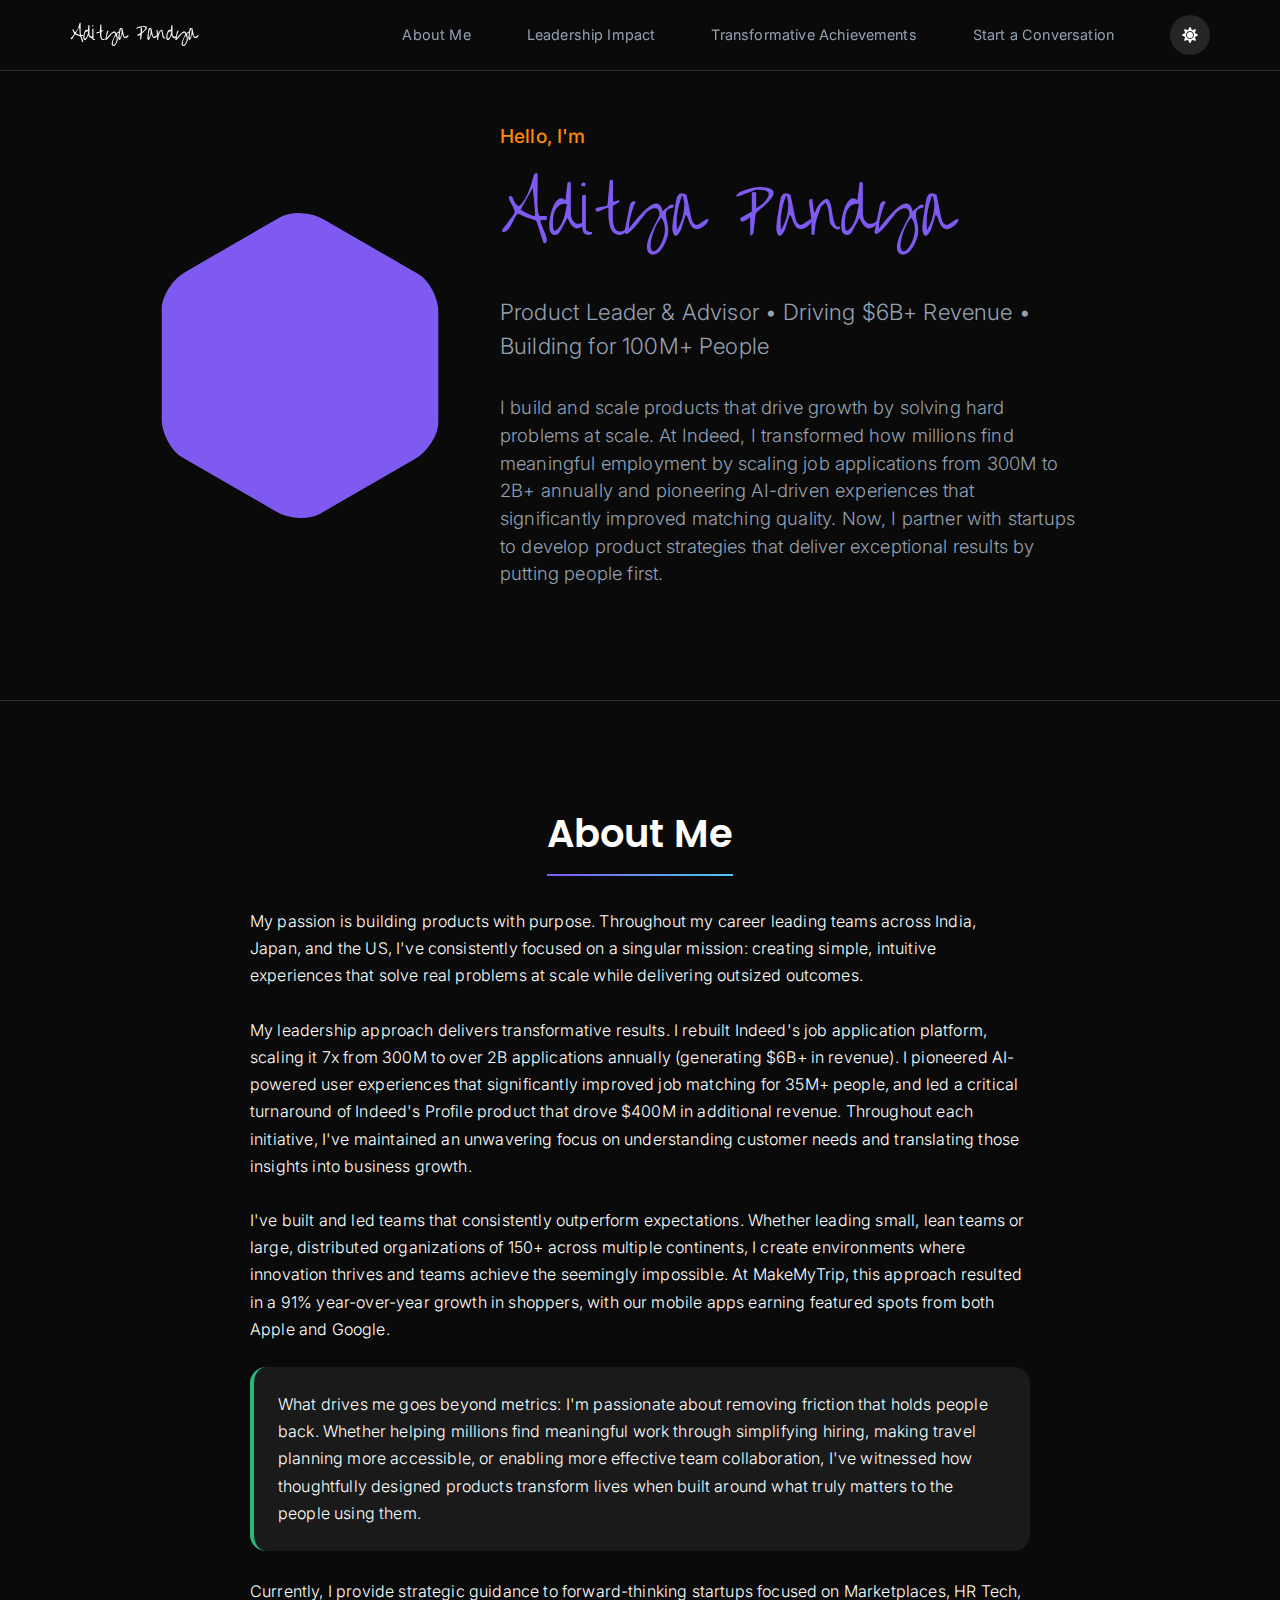
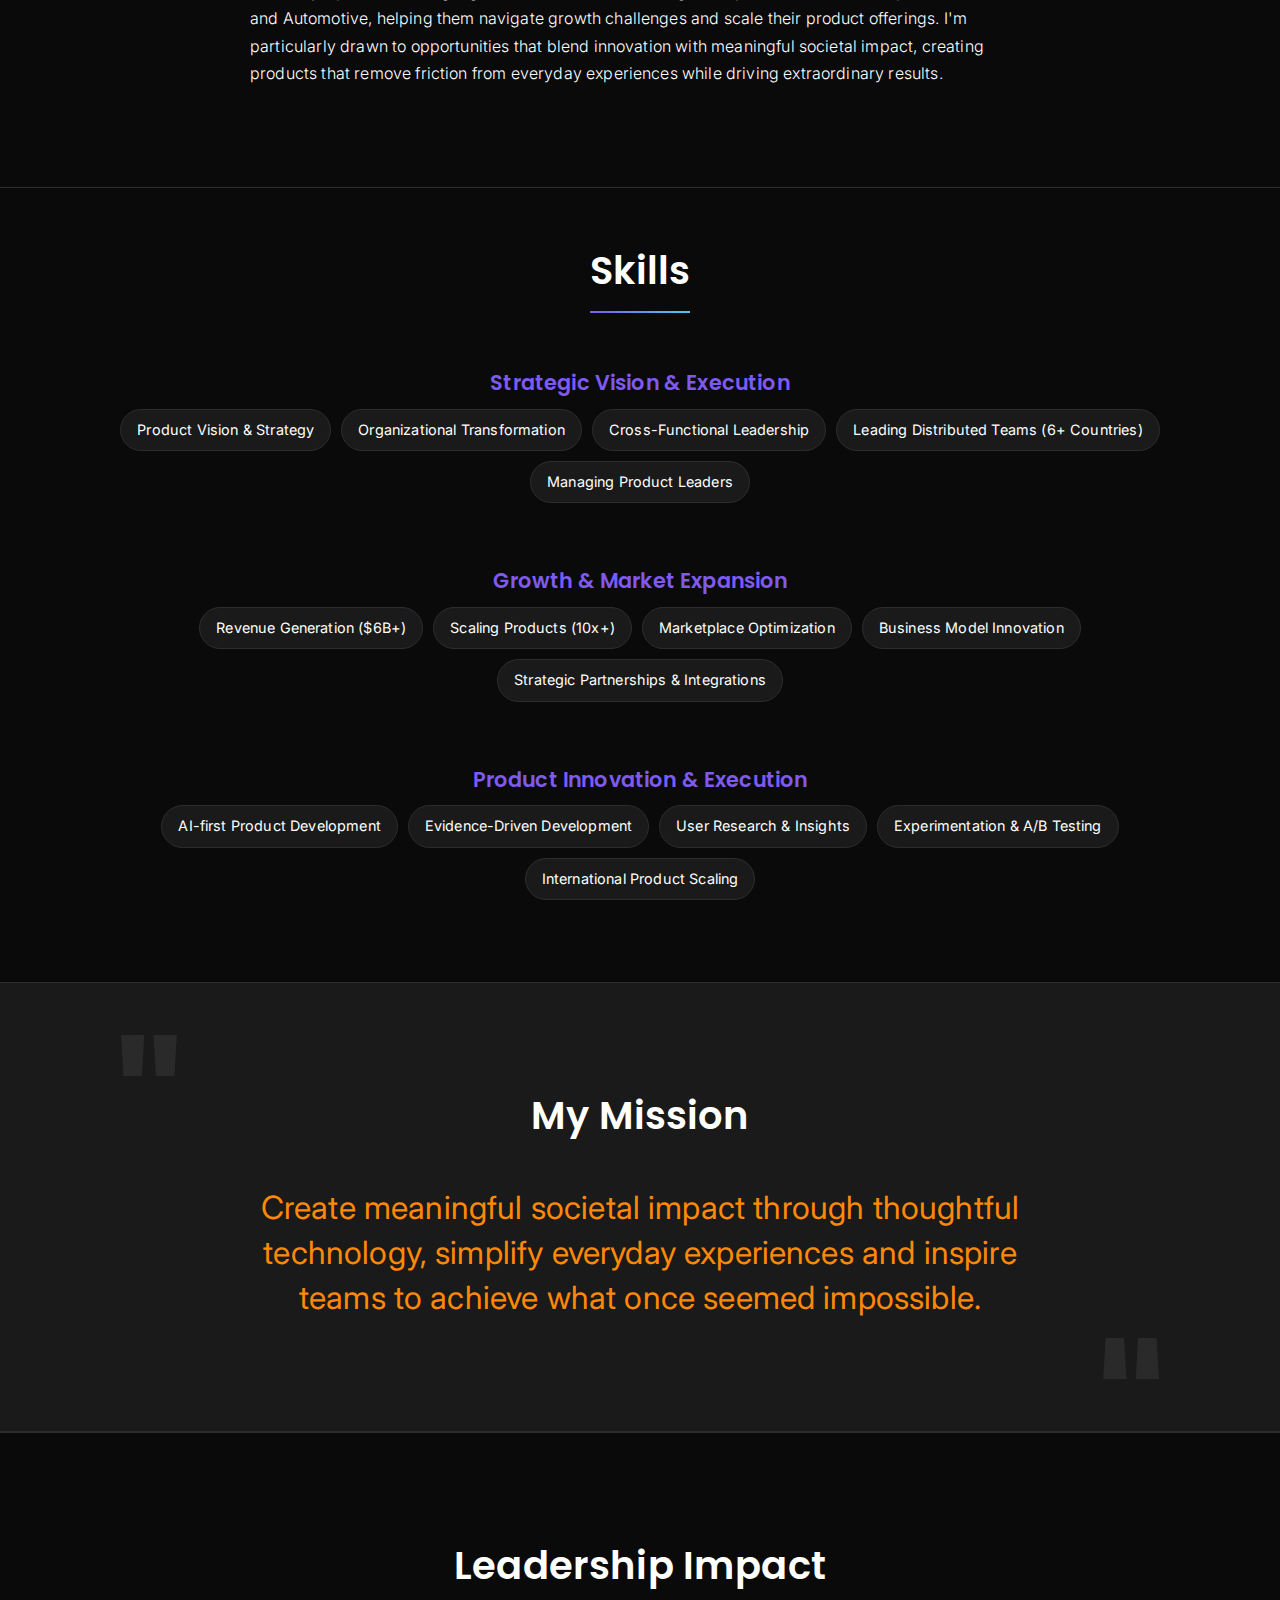
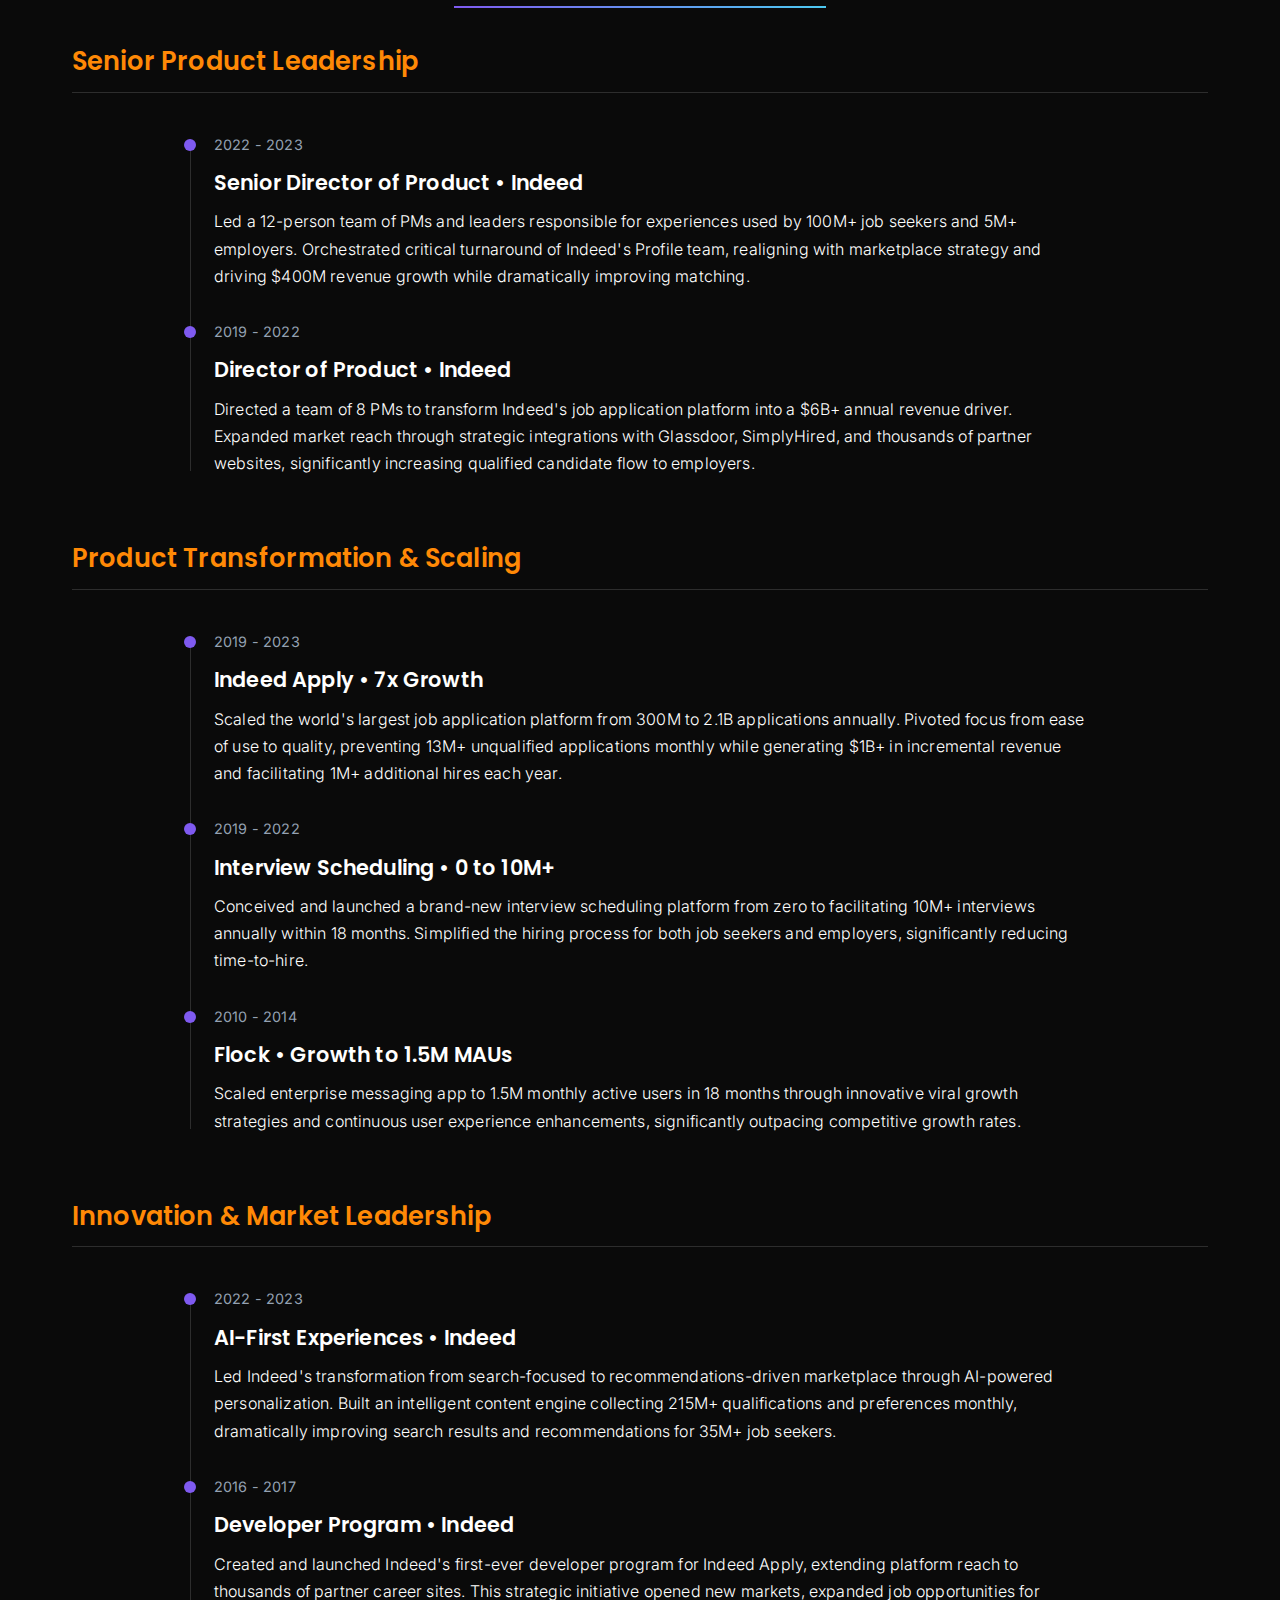
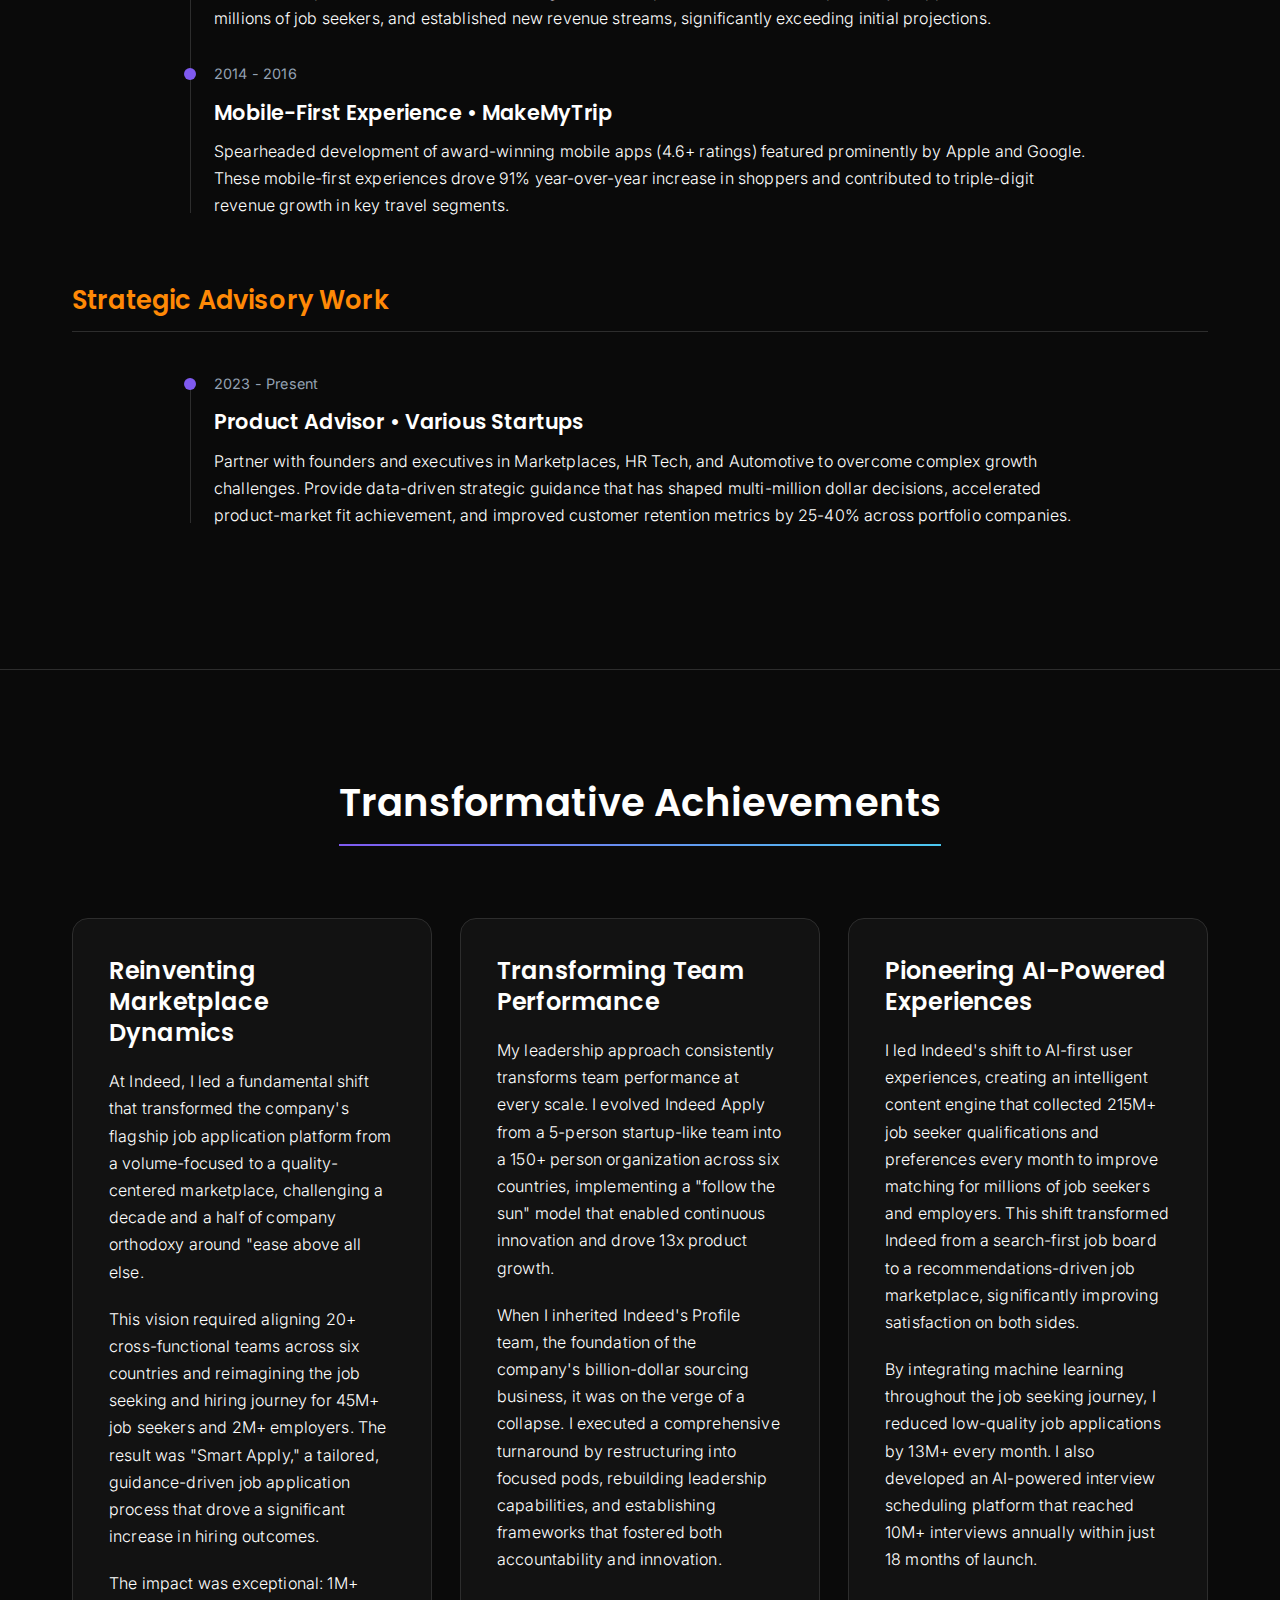
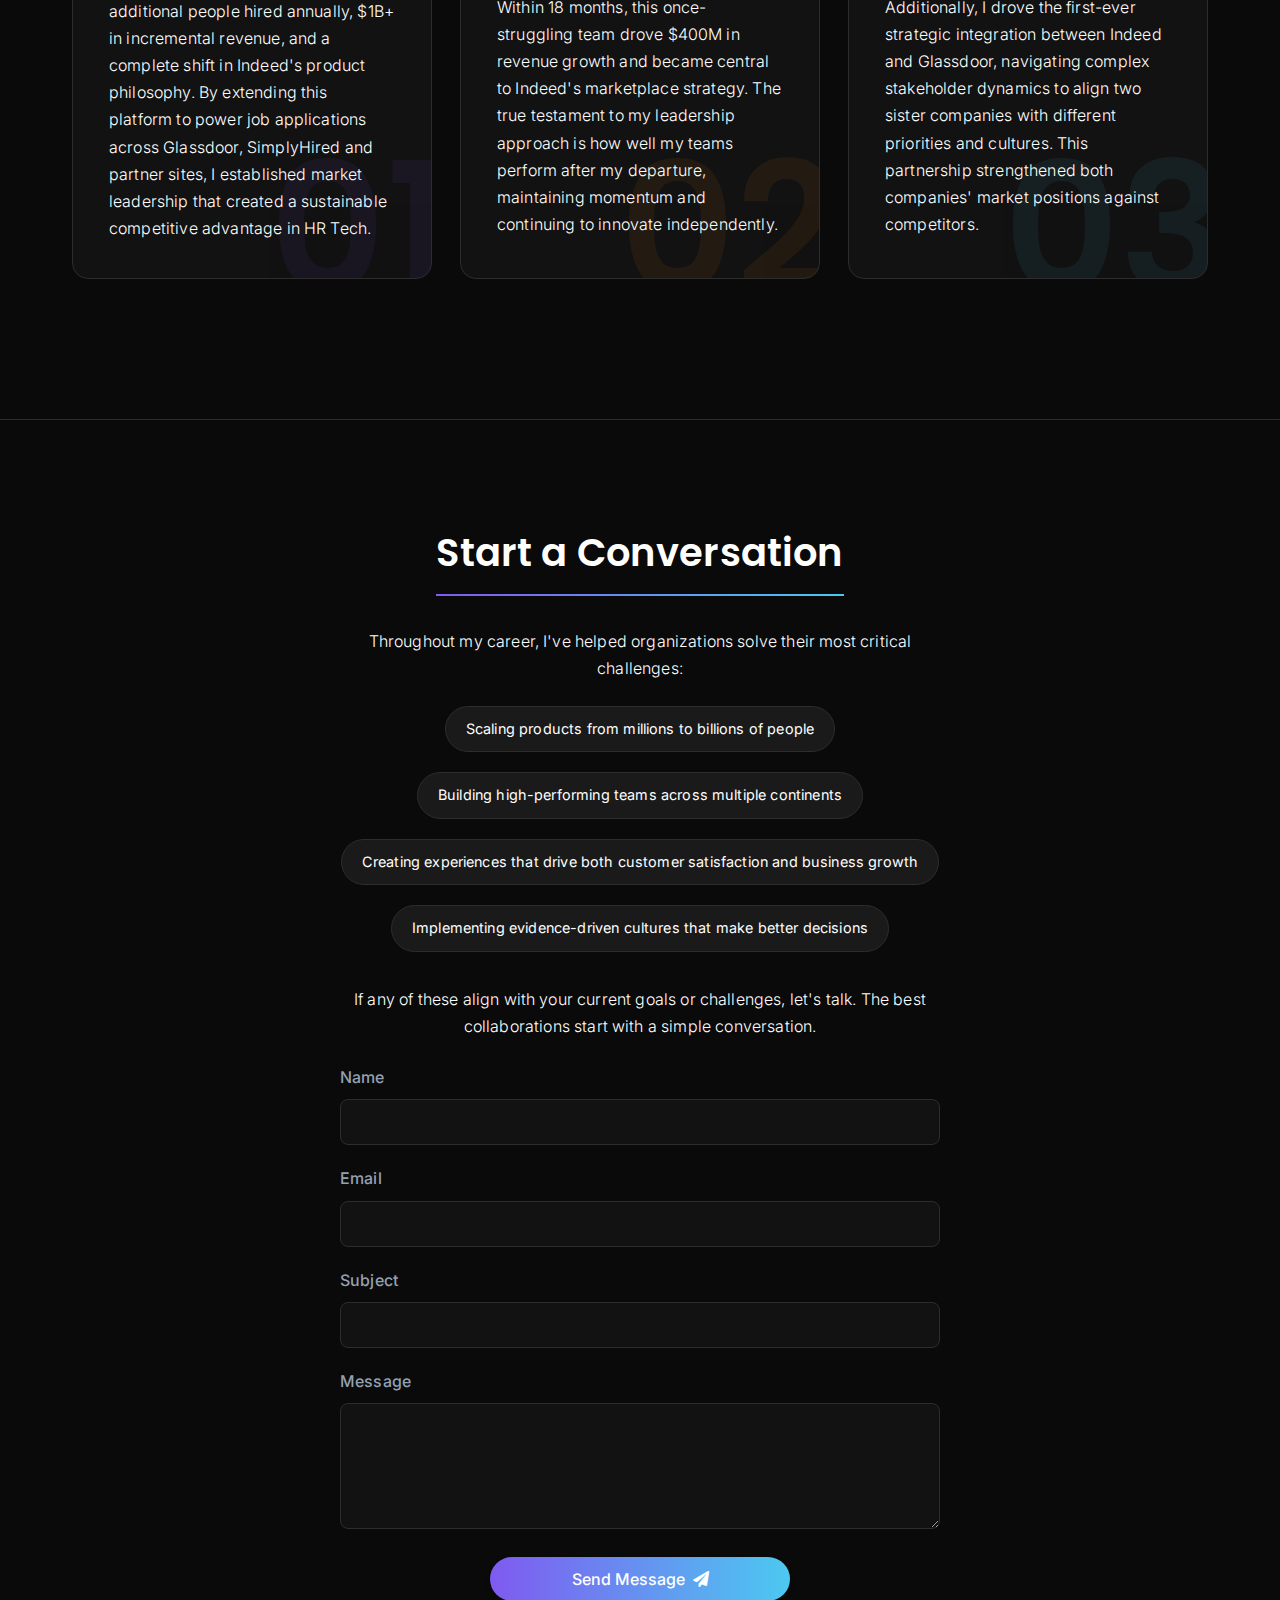
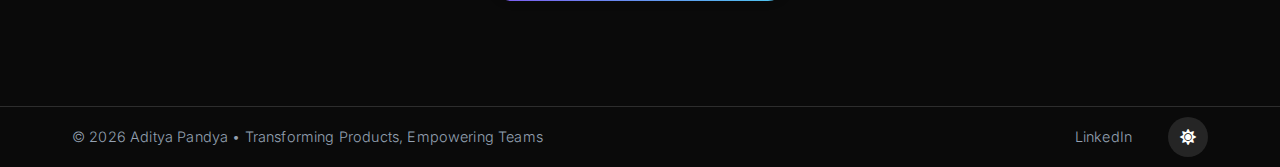
==== index.html @ 62e60e51 "Update index.html minor edit to 3rd achievement card" ====
<!DOCTYPE html>
<html lang="en" data-theme="dark">
<head>
  <meta charset="UTF-8">
  <meta name="viewport" content="width=device-width, initial-scale=1.0">
  <title>Aditya Pandya • Product Leader & Advisor • Driving $6B+ Revenue • Building for 100M+ People</title>

  <!-- Favicon and manifest -->
  <link rel="apple-touch-icon" sizes="180x180" href="assets/favicon/apple-touch-icon.png">
  <link rel="icon" type="image/png" sizes="32x32" href="assets/favicon/favicon-32x32.png">
  <link rel="icon" type="image/png" sizes="16x16" href="assets/favicon/favicon-16x16.png">
  <link rel="manifest" href="assets/manifest/site.webmanifest">

  <meta name="description" content="Product leader with 15+ years transforming marketplaces and consumer experiences. Scaled products 10x+, drove $6B+ revenue, and built AI-powered solutions used by 100M+ people globally across Indeed, MakeMyTrip, and Directi.">
  <meta name="keywords" content="product leader, product management, growth advisor, B2C platforms, marketplaces, Aditya Pandya, AI/ML product strategy, evidence-driven development, team leadership, Indeed, MakeMyTrip, distributed teams">
  <meta name="author" content="Aditya Pandya">

  <meta name="robots" content="noai, noimageai">
  <meta name="googlebot" content="noai, noimageai">
  <meta name="Bingbot" content="noai, noimageai">

  <meta property="og:title" content="Aditya Pandya • Product Leader & Advisor • Building for 100M+ People • $6B+ Impact">
  <meta property="og:description" content="Product Leader with 15+ years that transformed Indeed, MakeMyTrip, and Directi. Simplified complexity for 100M+ people, scaled products 10x, and led teams of 150+ across global markets.">
  <meta property="og:type" content="website">
  <meta property="og:url" content="https://aditya.pandya.co">
  <meta property="og:image" content="https://aditya.pandya.co/assets/images/ap.jpeg">
  <meta name="industry" content="HR Tech, Marketplaces, Product Management, B2C">
  <meta name="specialty" content="Product Strategy, Growth, AI/ML Applications, Team Leadership">
  <meta name="experience" content="Indeed, MakeMyTrip, Directi, Startup Advisor">
  <meta name="theme-color" content="#0a0a0a" media="(prefers-color-scheme: dark)">
  <meta name="theme-color" content="#ffffff" media="(prefers-color-scheme: light)">
  
  <!-- Google Analytics - External scripts -->
  <script async src="https://www.googletagmanager.com/gtag/js?id=G-NDCMBB8TEX"></script>
  <script src="/assets/js/schema-loader.js"></script>

  <!-- Font and Icon imports -->
  <link rel="preconnect" href="https://fonts.googleapis.com">
  <link rel="preconnect" href="https://fonts.gstatic.com" crossorigin>
  <link href="https://fonts.googleapis.com/css2?family=Over+the+Rainbow&family=Poppins:wght@400;500;600;700&family=Inter:wght@300;400;500&display=swap" rel="stylesheet">
  <link rel="stylesheet" href="https://cdnjs.cloudflare.com/ajax/libs/font-awesome/5.15.4/css/all.min.css">

  <!-- CSS file -->
  <link rel="stylesheet" href="assets/css/styles.css">
</head>
<body>
  <nav class="nav">
    <div class="nav-container">
      <a href="#" class="nav-logo">Aditya Pandya</a>
      <button class="mobile-menu-toggle" aria-label="Toggle mobile menu">
        <i class="fas fa-bars"></i>
      </button>
      <div class="nav-links">
        <a href="#about" class="nav-link">About Me</a>
        <a href="#experience" class="nav-link">Leadership Impact</a>
        <a href="#achievements" class="nav-link">Transformative Achievements</a>
        <a href="#contact" class="nav-link">Start a Conversation</a>
        <button class="theme-toggle" id="themeToggle" aria-label="Toggle dark/light mode">
          <i class="fas fa-sun"></i>
        </button>
      </div>
    </div>
    <div class="progress-container">
      <div class="progress-bar" id="progressBar"></div>
    </div>
  </nav>

  <header id="home">
    <div class="container">
      <div class="header-content">
        <div class="header-photo">
          <div class='r-hex'>
              <div class='r-hex-inner'>
                <div class='r-hex-inner-2'></div>
              </div>
            </div>
        </div>
        <div class="header-text">
          <div class="header-intro">Hello, I'm</div>
          <h1 class="name-title">Aditya Pandya</h1>
          <p class="header-subtitle">
            Product Leader & Advisor • Driving $6B+ Revenue • Building for 100M+ People
          </p>
          <p class="header-description">
            I build and scale products that drive growth by solving hard problems at scale. At Indeed, I transformed how millions find meaningful employment by scaling job applications from 300M to 2B+ annually and pioneering AI-driven experiences that significantly improved matching quality. Now, I partner with startups to develop product strategies that deliver exceptional results by putting people first.
          </p>
        </div>
      </div>
    </div>
  </header>
  
  <section id="about" class="section">
    <div class="container">
      <div class="about-content">
            <div class="section-heading-container">
                <h2 class="section-heading">About Me</h2>
            </div>
        <p>
          My passion is building products with purpose. Throughout my career leading teams across India, Japan, and the US, I've consistently focused on a singular mission: creating simple, intuitive experiences that solve real problems at scale while delivering outsized outcomes.
        </p><br>
        <p>
          My leadership approach delivers transformative results. I rebuilt Indeed's job application platform, scaling it 7x from 300M to over 2B applications annually (generating $6B+ in revenue). I pioneered AI-powered user experiences that significantly improved job matching for 35M+ people, and led a critical turnaround of Indeed's Profile product that drove $400M in additional revenue. Throughout each initiative, I've maintained an unwavering focus on understanding customer needs and translating those insights into business growth.
        </p><br>
        <p>
          I've built and led teams that consistently outperform expectations. Whether leading small, lean teams or large, distributed organizations of 150+ across multiple continents, I create environments where innovation thrives and teams achieve the seemingly impossible. At MakeMyTrip, this approach resulted in a 91% year-over-year growth in shoppers, with our mobile apps earning featured spots from both Apple and Google.
        </p>
        <div class="highlight-box">
          <p>
            What drives me goes beyond metrics: I'm passionate about removing friction that holds people back. Whether helping millions find meaningful work through simplifying hiring, making travel planning more accessible, or enabling more effective team collaboration, I've witnessed how thoughtfully designed products transform lives when built around what truly matters to the people using them.
          </p>
        </div>
        <p><br>
          Currently, I provide strategic guidance to forward-thinking startups focused on Marketplaces, HR Tech, and Automotive, helping them navigate growth challenges and scale their product offerings. I'm particularly drawn to opportunities that blend innovation with meaningful societal impact, creating products that remove friction from everyday experiences while driving extraordinary results.
        </p>
      </div>
    </div>
  </section>

  <section class="skills-section">
  <div class="container">
    <div class="section-heading-container">
      <h3 class="section-heading">Skills</h3>
    </div>
    <div class="skills-container">
      <div class="skills-category">
        <h4 class="skills-category-heading">Strategic Vision & Execution</h4>
        <div class="tag-container">
          <div class="tag">Product Vision & Strategy</div>
          <div class="tag">Organizational Transformation</div>
          <div class="tag">Cross-Functional Leadership</div>
          <div class="tag">Leading Distributed Teams (6+ Countries)</div>
          <div class="tag">Managing Product Leaders</div>
        </div>
      </div>
      
      <div class="skills-category">
        <h4 class="skills-category-heading">Growth & Market Expansion</h4>
        <div class="tag-container">
          <div class="tag">Revenue Generation ($6B+)</div>
          <div class="tag">Scaling Products (10x+)</div>
          <div class="tag">Marketplace Optimization</div>
          <div class="tag">Business Model Innovation</div>
          <div class="tag">Strategic Partnerships & Integrations</div>
        </div>
      </div>
      
      <div class="skills-category">
        <h4 class="skills-category-heading">Product Innovation & Execution</h4>
        <div class="tag-container">
          <div class="tag">AI-first Product Development</div>
          <div class="tag">Evidence-Driven Development</div>
          <div class="tag">User Research & Insights</div>
          <div class="tag">Experimentation & A/B Testing</div>
          <div class="tag">International Product Scaling</div>
        </div>
      </div>
    </div>
  </div>
</section>

  <section class="accent-section">
    <div class="container">
      <div class="mission-quote"></div>
      <div class="quote-mark quote-left">"</div>
      <div class="quote-mark quote-right">"</div>
      <div class="accent-content">
        <div class="section-heading-container">
            <h2 class="accent-heading">My Mission</h2>
        </div>
        <p class="accent-text quote-font">
          Create meaningful societal impact through thoughtful technology, simplify everyday experiences and inspire teams to achieve what once seemed impossible.
        </p>
      </div>
    </div>
  </section>

  <section id="experience" class="section">
  <div class="container">
    <div class="section-heading-container">
      <h2 class="section-heading">Leadership Impact</h2>
    </div>
    
    <!-- Executive Leadership -->
    <div class="impact-category">
      <h3 class="impact-category-title">Senior Product Leadership</h3>
      <div class="timeline">
        <div class="timeline-item">
          <div class="timeline-date">2022 - 2023</div>
          <h3 class="timeline-title">Senior Director of Product • Indeed</h3>
          <p>Led a 12-person team of PMs and leaders responsible for experiences used by 100M+ job seekers and 5M+ employers. Orchestrated critical turnaround of Indeed's Profile team, realigning with marketplace strategy and driving $400M revenue growth while dramatically improving matching.</p>
        </div>
        <div class="timeline-item">
          <div class="timeline-date">2019 - 2022</div>
          <h3 class="timeline-title">Director of Product • Indeed</h3>
          <p>Directed a team of 8 PMs to transform Indeed's job application platform into a $6B+ annual revenue driver. Expanded market reach through strategic integrations with Glassdoor, SimplyHired, and thousands of partner websites, significantly increasing qualified candidate flow to employers.</p>
        </div>
      </div>
    </div>
    
    <!-- Product Transformation -->
    <div class="impact-category">
      <h3 class="impact-category-title">Product Transformation & Scaling</h3>
      <div class="timeline">
        <div class="timeline-item">
          <div class="timeline-date">2019 - 2023</div>
          <h3 class="timeline-title">Indeed Apply • 7x Growth</h3>
          <p>Scaled the world's largest job application platform from 300M to 2.1B applications annually. Pivoted focus from ease of use to quality, preventing 13M+ unqualified applications monthly while generating $1B+ in incremental revenue and facilitating 1M+ additional hires each year.
</p>
        </div>
        <div class="timeline-item">
          <div class="timeline-date">2019 - 2022</div>
          <h3 class="timeline-title">Interview Scheduling • 0 to 10M+</h3>
          <p>Conceived and launched a brand-new interview scheduling platform from zero to facilitating 10M+ interviews annually within 18 months. Simplified the hiring process for both job seekers and employers, significantly reducing time-to-hire.</p>
        </div>
        <div class="timeline-item">
          <div class="timeline-date">2010 - 2014</div>
          <h3 class="timeline-title">Flock • Growth to 1.5M MAUs</h3>
          <p>Scaled enterprise messaging app to 1.5M monthly active users in 18 months through innovative viral growth strategies and continuous user experience enhancements, significantly outpacing competitive growth rates.</p>
        </div>
      </div>
    </div>
    
    <!-- Innovation Leadership -->
    <div class="impact-category">
      <h3 class="impact-category-title">Innovation & Market Leadership</h3>
      <div class="timeline">
        <div class="timeline-item">
          <div class="timeline-date">2022 - 2023</div>
          <h3 class="timeline-title">AI-First Experiences • Indeed</h3>
          <p>Led Indeed's transformation from search-focused to recommendations-driven marketplace through AI-powered personalization. Built an intelligent content engine collecting 215M+ qualifications and preferences monthly, dramatically improving search results and recommendations for 35M+ job seekers.</p>
        </div>
        <div class="timeline-item">
          <div class="timeline-date">2016 - 2017</div>
          <h3 class="timeline-title">Developer Program • Indeed</h3>
          <p>Created and launched Indeed's first-ever developer program for Indeed Apply, extending platform reach to thousands of partner career sites. This strategic initiative opened new markets, expanded job opportunities for millions of job seekers, and established new revenue streams, significantly exceeding initial projections.</p>
        </div>
        <div class="timeline-item">
          <div class="timeline-date">2014 - 2016</div>
          <h3 class="timeline-title">Mobile-First Experience • MakeMyTrip</h3>
          <p>Spearheaded development of award-winning mobile apps (4.6+ ratings) featured prominently by Apple and Google. These mobile-first experiences drove 91% year-over-year increase in shoppers and contributed to triple-digit revenue growth in key travel segments.</p>
        </div>
      </div>
    </div>
    
    <!-- Current Advisory -->
    <div class="impact-category">
      <h3 class="impact-category-title">Strategic Advisory Work</h3>
      <div class="timeline">
        <div class="timeline-item">
          <div class="timeline-date">2023 - Present</div>
          <h3 class="timeline-title">Product Advisor • Various Startups</h3>
          <p>Partner with founders and executives in Marketplaces, HR Tech, and Automotive to overcome complex growth challenges. Provide data-driven strategic guidance that has shaped multi-million dollar decisions, accelerated product-market fit achievement, and improved customer retention metrics by 25-40% across portfolio companies.</p>
        </div>
      </div>
    </div>
  </div>
</section>

  <section id="achievements" class="section">
    <div class="container">
        <div class="section-heading-container">
          <h2 class="section-heading">Transformative Achievements</h2>
        </div>
      <div class="grid">
        <div class="card">
          <div class="card-number-bg">01</div>
          <div class="card-content">
            <h3 class="card-title">Reinventing Marketplace Dynamics</h3>
            <div class="card-paragraph">
              At Indeed, I led a fundamental shift that transformed the company's flagship job application platform from a volume-focused to a quality-centered marketplace, challenging a decade and a half of company orthodoxy around "ease above all else.
            </div>
            <div class="card-paragraph">
              This vision required aligning 20+ cross-functional teams across six countries and reimagining the job seeking and hiring journey for 45M+ job seekers and 2M+ employers. The result was "Smart Apply," a tailored, guidance-driven job application process that drove a significant increase in hiring outcomes.
            </div>
            <div class="card-paragraph">
              The impact was exceptional: 1M+ additional people hired annually, $1B+ in incremental revenue, and a complete shift in Indeed's product philosophy. By extending this platform to power job applications across Glassdoor, SimplyHired and partner sites, I established market leadership that created a sustainable competitive advantage in HR Tech.
            </div>
          </div>
        </div>
        <div class="card">
          <div class="card-number-bg">02</div>
          <div class="card-content">
            <h3 class="card-title">Transforming Team Performance</h3>
            <div class="card-paragraph">
              My leadership approach consistently transforms team performance at every scale. I evolved Indeed Apply from a 5-person startup-like team into a 150+ person organization across six countries, implementing a "follow the sun" model that enabled continuous innovation and drove 13x product growth.
            </div>
            <div class="card-paragraph">
              When I inherited Indeed's Profile team, the foundation of the company's billion-dollar sourcing business, it was on the verge of a collapse. I executed a comprehensive turnaround by restructuring into focused pods, rebuilding leadership capabilities, and establishing frameworks that fostered both accountability and innovation.
            </div>
            <div class="card-paragraph">
              Within 18 months, this once-struggling team drove $400M in revenue growth and became central to Indeed's marketplace strategy. The true testament to my leadership approach is how well my teams perform after my departure, maintaining momentum and continuing to innovate independently.
            </div>
          </div>
        </div>
        <div class="card">
          <div class="card-number-bg">03</div>
          <div class="card-content">
            <h3 class="card-title">Pioneering AI-Powered Experiences</h3>
            <div class="card-paragraph">
              I led Indeed's shift to AI-first user experiences, creating an intelligent content engine that collected 215M+ job seeker qualifications and preferences every month to improve matching for millions of job seekers and employers. This shift transformed Indeed from a search-first job board to a recommendations-driven job marketplace, significantly improving satisfaction on both sides.
            </div>
            <div class="card-paragraph">
              By integrating machine learning throughout the job seeking journey, I reduced low-quality job applications by 13M+ every month. I also developed an AI-powered interview scheduling platform that reached 10M+ interviews annually within just 18 months of launch.
            </div>
            <div class="card-paragraph">
              Additionally, I drove the first-ever strategic integration between Indeed and Glassdoor, navigating complex stakeholder dynamics to align two sister companies with different priorities and cultures. This partnership strengthened both companies' market positions against competitors.
            </div>
          </div>
        </div>
      </div>
    </div>
  </section>

  <section id="contact" class="section">
  <div class="container">
    <div class="section-heading-container">
      <h2 class="section-heading">Start a Conversation</h2>
    </div>
    <div class="contact-form-container">
      <p>Throughout my career, I've helped organizations solve their most critical challenges:</p>
      
      <div class="tag-container contact-tags">
        <div class="tag">Scaling products from millions to billions of people</div>
        <div class="tag">Building high-performing teams across multiple continents</div>
        <div class="tag">Creating experiences that drive both customer satisfaction and business growth</div>
        <div class="tag">Implementing evidence-driven cultures that make better decisions</div>
      </div>
      
      <p>If any of these align with your current goals or challenges, let's talk. The best collaborations start with a simple conversation.</p>
      
      <form class="contact-form" action="https://formspree.io/f/mwplknwn" method="POST">
        <div style="display:none">
          <label for="honeypot">Leave this field empty if you're human:</label>
          <input type="text" name="honeypot" id="honeypot">
        </div>
        <div class="form-group">
          <label class="form-label" for="name">Name</label>
          <input type="text" id="name" name="name" class="form-control" required>
        </div>
        <div class="form-group">
          <label class="form-label" for="email">Email</label>
          <input type="email" id="email" name="email" class="form-control" required>
        </div>
        <div class="form-group">
          <label class="form-label" for="subject">Subject</label>
          <input type="text" id="subject" name="subject" class="form-control">
        </div>
        <div class="form-group">
          <label class="form-label" for="message">Message</label>
          <textarea id="message" name="message" rows="5" class="form-control" required></textarea>
        </div>
        <div class="form-button-container">
          <button type="submit" class="btn">Send Message <i class="fas fa-paper-plane"></i></button>
        </div>
      </form>
    </div>
  </div>
</section>

  <footer>
    <div class="container">
      <div class="footer-content">
        <p class="copyright">&copy; <script>document.write(new Date().getFullYear());</script> Aditya Pandya • Transforming Products, Empowering Teams</p>
        <div class="footer-links">
          <a href="https://linkedin.com/in/adityapandya" class="footer-link" target="_blank">LinkedIn</a>
          <button class="theme-toggle" id="footerThemeToggle" aria-label="Toggle dark/light mode">
            <i class="fas fa-sun"></i>
          </button>
        </div>
      </div>
    </div>
  </footer>

  <!-- JavaScript -->
  <script src="assets/js/analytics.js"></script>
  <script src="assets/js/main.js"></script>
</body>
</html>
---- assets/css/styles.css ----
/* ==========================================================================
   TABLE OF CONTENTS
   
   1. CSS Variables & Themes
   2. Base & Typography
   3. Layout & Containers
   4. Navigation
   5. Header
   6. Sections
   7. Timeline
   8. Cards & Grids
   9. Tags & Skills
   10. Accent Section
   11. Forms
   12. Footer
   13. Resume Page Specific
   14. Hexagon Profile
   15. Media Queries
   ========================================================================== */

/* ==========================================================================
   1. CSS Variables & Themes
   ========================================================================== */

:root {
  --spacing: 8px;
}

/* Dark theme (default) */
html[data-theme="dark"] {
  --bg-dark: #0a0a0a;
  --bg-card: #121212;
  --bg-alternate: #1a1a1a;
  --bg-hover: #252525;
  --primary: #7F5AF0;
  --secondary: #2CB67D;
  --accent-1: #FF8906;
  --accent-2: #E53170;
  --accent-3: #4CC9F0;
  --text: #FFFFFE;
  --text-muted: #94A1B2;
  --border: #2D2D2D;
  --toggle-bg: #252525;
  --toggle-icon: #FFFFFE;
  --highlight-border: #2CB67D;
}

/* Light theme */
html[data-theme="light"] {
  --bg-dark: #FFFFFF;
  --bg-card: #F5F5F5;
  --bg-alternate: #EAEAEA;
  --bg-hover: #E0E0E0;
  --primary: #5038A1;
  --secondary: #008B69;
  --accent-1: #D97700;
  --accent-2: #C30052;
  --accent-3: #0066AD;
  --text: #121212;
  --text-muted: #494949;
  --border: #CCCCCC;
  --toggle-bg: #EAEAEA;
  --toggle-icon: #121212;
  --highlight-border: #008B69;
}

/* ==========================================================================
   2. Base & Typography
   ========================================================================== */

html {
  height: -webkit-fill-available; /* For mobile webkit browsers */
}

* {
  margin: 0;
  padding: 0;
  box-sizing: border-box;
}

body {
  font-family: 'Inter', 'Helvetica Neue', Arial, sans-serif;
  line-height: 1.7;
  color: var(--text);
  background-color: var(--bg-dark);
  max-width: 100%;
  overflow-x: hidden;
  font-size: 16px;
  font-weight: 300;
  transition: background-color 0.3s ease, color 0.3s ease;
  display: flex;
  flex-direction: column;
  min-height: 100vh;
  letter-spacing: 0.01em;
}

h1, h2, h3, h4, h5, h6 {
  font-family: 'Poppins', 'Helvetica Neue', Arial, sans-serif;
  font-weight: 600;
}

/* ==========================================================================
   3. Layout & Containers
   ========================================================================== */

.container {
  width: 90%;
  max-width: 1140px;
  margin: 0 auto;
  padding: 0 var(--spacing);
  position: relative;
}

header {
  padding: 120px 0 60px;
  position: relative;
  background-color: var(--bg-dark);
  transition: background-color 0.3s ease;
}

.section {
  padding: 100px 0;
  position: relative;
  border-top: 1px solid var(--border);
  transition: background-color 0.3s ease, border-color 0.3s ease;
}

.section-heading-container {
  text-align: center;
  width: 100%;
}

.section-heading {
  font-size: 2.4rem;
  margin-bottom: 32px;
  color: var(--text);
  font-weight: 600;
  position: relative;
  z-index: 2;
  border-bottom: 2px solid;
  border-image: linear-gradient(to right, var(--primary), var(--accent-3)) 1;
  display: inline-block;
  padding-bottom: 8px;
  transition: color 0.3s ease;
  font-family: 'Poppins', 'Helvetica Neue', Arial, sans-serif;
}

html[data-theme="light"] .section-heading {
  color: #121212;
}

.highlight-box {
  background-color: var(--bg-alternate);
  border-radius: 16px;
  padding: 24px;
  margin-top: 24px;
  border-left: 4px solid var(--highlight-border);
}

.highlight-box p {
  margin-bottom: 0;
  font-family: 'Inter', 'Helvetica Neue', Arial, sans-serif;
  font-weight: 300;
}

/* Fix for header spacing issue */
.header-intro {
  margin-bottom: 15px;
  display: block;
}

.name-title {
  margin-top: 0;
  padding-top: 0;
  line-height: 1.2;
  margin-bottom: 25px;
}

.header-content {
  display: flex;
  align-items: center;
  gap: 40px;
}

.header-text {
  display: flex;
  flex-direction: column;
}

/* ==========================================================================
   4. Navigation
   ========================================================================== */

.nav {
  position: fixed;
  top: 0;
  left: 0;
  right: 0;
  z-index: 100;
  padding: 15px 0;
  border-bottom: 1px solid var(--border);
  transition: background-color 0.3s ease, transform 0.3s ease;
  
  /* Default translucent style for most browsers */
  background-color: rgba(10, 10, 10, 0.85);
  backdrop-filter: blur(10px);
  -webkit-backdrop-filter: blur(10px);
}

/* Dark theme translucent background */
html[data-theme="dark"] .nav {
  background-color: rgba(10, 10, 10, 0.85);
}

/* Light theme translucent background */
html[data-theme="light"] .nav {
  background-color: rgba(255, 255, 255, 0.85);
}

.nav-container {
  display: flex;
  justify-content: space-between;
  align-items: center;
  width: 90%;
  max-width: 1140px;
  margin: 0 auto;
}

.nav-logo {
  font-family: 'Over the Rainbow', 'Helvetica Neue', Tahoma, cursive;
  font-size: 1.1rem;
  color: var(--text);
  text-decoration: none;
  transition: color 0.3s ease;
}

.nav-links {
  display: flex;
  gap: 24px;
  align-items: center;
}

.nav-link {
  color: var(--text-muted);
  text-decoration: none;
  font-size: 0.9rem;
  font-weight: 400;
  padding: 6px 16px;
  border-radius: 30px;
  transition: all 0.3s ease;
  font-family: 'Inter', 'Helvetica Neue', Arial, sans-serif;
}

.nav-link:hover, .nav-link.active {
  color: var(--primary);
  background-color: var(--bg-hover);
}

.mobile-menu-toggle {
  display: none;
  background: none;
  border: none;
  color: var(--text);
  font-size: 1.5rem;
  cursor: pointer;
  padding: 8px;
  transition: color 0.3s ease;
}

.mobile-menu-toggle:hover {
  color: var(--primary);
}

.theme-toggle {
  display: flex;
  align-items: center;
  justify-content: center;
  width: 40px;
  height: 40px;
  border-radius: 50%;
  background-color: var(--toggle-bg);
  cursor: pointer;
  margin-left: 16px;
  border: none;
  color: var(--toggle-icon);
  transition: background-color 0.3s ease, color 0.3s ease, transform 0.2s ease;
}

.theme-toggle:hover {
  transform: scale(1.1);
  background-color: var(--bg-hover);
}

.theme-toggle i {
  font-size: 1rem;
}

.progress-container {
  position: absolute;
  bottom: 0;
  left: 0;
  width: 100%;
  height: 3px;
  background-color: transparent;
}

.progress-bar {
  height: 3px;
  background: linear-gradient(90deg, var(--primary), var(--accent-3));
  width: 0%;
  transition: width 0.1s ease;
}

/* Safari/iOS specific navigation fixes */
@supports (-webkit-touch-callout: none) {
  .nav {
    backdrop-filter: none;
    -webkit-backdrop-filter: none;
    background-color: var(--bg-dark);
  }
  
  html[data-theme="dark"] .nav {
    background-color: #0a0a0a;
  }
  
  html[data-theme="light"] .nav {
    background-color: #FFFFFF;
  }
}

/* ==========================================================================
   5. Header
   ========================================================================== */

.header-content {
  display: flex;
  align-items: center;
  justify-content: space-between;
  max-width: 1000px;
  margin: 0 auto;
  padding-bottom: 20px;
  gap: 40px;
}

.header-photo {
  flex: 0 0 auto;
}

.header-text {
  flex: 1;
  text-align: left;
}

.header-intro {
  font-size: 1.2rem;
  color: var(--accent-1);
  font-weight: 500;
  font-family: 'Inter', 'Helvetica Neue', Arial, sans-serif;
  transition: color 0.3s ease;
}

.name-title {
  font-family: 'Over the Rainbow', 'Helvetica Neue', Tahoma, cursive;
  font-size: 64px;
  line-height: 1.4;
  margin-bottom: 28px;
  padding-bottom: 10px;
  color: var(--primary);
  font-weight: normal;
  display: inline-block;
  position: relative;
  z-index: 2;
  transition: color 0.3s ease;
}

.header-subtitle {
  font-size: 1.4rem;
  line-height: 1.5;
  max-width: 580px;
  margin-bottom: 32px;
  color: var(--text-muted);
  font-weight: 300;
  font-family: 'Inter', 'Helvetica Neue', Arial, sans-serif;
  transition: color 0.3s ease;
}

.header-description {
  font-size: 1.15rem;
  line-height: 1.5;
  max-width: 580px;
  margin-bottom: 32px;
  color: var(--text-muted);
  font-weight: 300;
  font-family: 'Inter', 'Helvetica Neue', Arial, sans-serif;
  transition: color 0.3s ease;
}

/* ==========================================================================
   6. Sections
   ========================================================================== */

.about-content {
  max-width: 780px;
  margin: 0 auto;
  display: flex;
  flex-direction: column;
  align-items: center;
}

.skills-section {
  padding: 50px 0;
  border-top: 1px solid var(--border);
}

/* ==========================================================================
   7. Timeline
   ========================================================================== */

.timeline {
  display: flex;
  flex-direction: column;
  gap: 0;
  margin: 40px auto;
  max-width: 780px;
  position: relative;
}

.timeline::before {
  content: "";
  position: absolute;
  left: 0;
  top: 6px;
  bottom: 6px;
  width: 1px;
  background-color: var(--border);
  transition: background-color 0.3s ease;
}

.timeline-item {
  padding-left: 24px;
  position: relative;
  padding-bottom: 30px;
  text-align: left;
}

.timeline-item:last-child {
  padding-bottom: 0;
}

.timeline-item::before {
  content: "";
  position: absolute;
  width: 12px;
  height: 12px;
  border-radius: 50%;
  background-color: var(--primary);
  left: -6px;
  top: 6px;
  z-index: 1;
  transition: background-color 0.3s ease;
}

.timeline-date {
  font-size: 0.9rem;
  color: var(--text-muted);
  margin-bottom: 8px;
  font-weight: 400;
  font-family: 'Inter', 'Helvetica Neue', Arial, sans-serif;
  transition: color 0.3s ease;
}

.timeline-title {
  font-size: 1.3rem;
  margin-bottom: 8px;
  color: var(--text);
  font-weight: 600;
  font-family: 'Poppins', 'Helvetica Neue', Arial, sans-serif;
  transition: color 0.3s ease;
}

.timeline-subtitle {
  font-size: 1rem;
  margin-bottom: 8px;
  color: var(--accent-1);
  font-weight: 500;
  font-family: 'Inter', 'Helvetica Neue', Arial, sans-serif;
  transition: color 0.3s ease;
}

html[data-theme="light"] .timeline-subtitle {
  color: #D97700;
  font-weight: 600;
}

.timeline-icon {
  position: absolute;
  right: 15px;
  top: 6px;
  color: var(--primary);
  font-size: 1.5rem;
  opacity: 0.8;
  transition: color 0.3s ease;
}

/* Impact-Driven Portfolio Styles */
.impact-category {
  margin-bottom: 60px;
}

.impact-category:last-child {
  margin-bottom: 20px;
}

.impact-category-title {
  font-size: 1.6rem;
  margin-bottom: 24px;
  color: var(--accent-1);
  font-weight: 600;
  font-family: 'Poppins', 'Helvetica Neue', Arial, sans-serif;
  position: relative;
  padding-bottom: 8px;
  border-bottom: 1px solid var(--border);
}

/* Mobile adjustments */
@media (max-width: 768px) {
  .impact-category {
    margin-bottom: 40px;
  }
  
  .impact-category-title {
    font-size: 1.4rem;
    margin-bottom: 20px;
  }
}

/* Targeted fix for orange section headers alignment */
.container > h2 {
  max-width: 1140px;
  margin-left: auto;
  margin-right: auto;
  width: 90%;
  color: var(--accent-1);
}

@media (min-width: 1200px) {
  .container > h2 {
    width: 80%;
  }
}

@media (min-width: 768px) and (max-width: 1199px) {
  .container > h2 {
    width: 85%;
  }
}

/* Timeline adjustments */
@media (min-width: 1200px) {
  .timeline {
    max-width: 900px;
    margin-left: auto;
    margin-right: auto;
  }
}

/* ==========================================================================
   8. Cards & Grids
   ========================================================================== */

.grid {
  display: grid;
  grid-template-columns: repeat(auto-fill, minmax(300px, 1fr));
  gap: 28px;
  margin: 40px 0;
}

.card {
  background-color: var(--bg-card);
  border-radius: 16px;
  padding: 36px;
  transition: all 0.3s ease;
  border: 1px solid var(--border);
  height: 100%;
  position: relative;
  display: flex;
  flex-direction: column;
  overflow: hidden;
}

.card:hover {
  transform: translateY(-5px);
  box-shadow: 0 15px 30px rgba(127, 90, 240, 0.15);
  border-color: var(--primary);
}

.card-number-bg {
  position: absolute;
  right: -20px;
  bottom: -40px;
  font-size: 180px;
  font-family: 'Poppins', 'Helvetica Neue', Arial, sans-serif;
  font-weight: 600;
  opacity: 0.07;
  color: var(--primary);
  line-height: 1;
  z-index: 0;
  transition: color 0.3s ease, opacity 0.3s ease;
}

html[data-theme="light"] .card-number-bg {
  opacity: 0.15;
}

.grid .card:nth-child(3n+1) .card-number-bg {
  color: var(--primary);
}

.grid .card:nth-child(3n+2) .card-number-bg {
  color: var(--accent-1);
}

.grid .card:nth-child(3n+3) .card-number-bg {
  color: var(--accent-3);
}

.card-content {
  position: relative;
  z-index: 2;
  display: flex;
  flex-direction: column;
  height: 100%;
}

.card-number {
  display: inline-block;
  font-family: 'Poppins', 'Helvetica Neue', Arial, sans-serif;
  font-size: 0.95rem;
  font-weight: 600;
  color: var(--accent-1);
  margin-bottom: 20px;
  background-color: var(--bg-hover);
  padding: 6px 12px;
  border-radius: 20px;
  align-self: flex-start;
  transition: color 0.3s ease, background-color 0.3s ease;
}

html[data-theme="light"] .card-number {
  background-color: rgba(0, 0, 0, 0.07);
  color: #D97700;
  font-weight: 600;
}

.card-title {
  font-size: 1.5rem;
  margin-bottom: 20px;
  color: var(--text);
  line-height: 1.3;
  font-weight: 600;
  font-family: 'Poppins', 'Helvetica Neue', Arial, sans-serif;
  transition: color 0.3s ease;
}

.card-description {
  margin-bottom: 0;
  flex-grow: 1;
  font-family: 'Inter', 'Helvetica Neue', Arial, sans-serif;
  font-weight: 300;
}

/* Consistent paragraph spacing */
.card-paragraph {
  margin-bottom: 20px;
  line-height: 1.7;
}

.card-paragraph:last-child {
  margin-bottom: 0;
}

/* Modified grid layout for better responsiveness */
@media (min-width: 1200px) {
  .grid {
    grid-template-columns: repeat(3, minmax(320px, 1fr));
    max-width: 1200px;
    margin: 40px auto;
  }
  
  .container {
    max-width: 1200px;
  }
}

@media (min-width: 768px) and (max-width: 1199px) {
  #achievements .grid {
    grid-template-columns: repeat(2, 1fr);
  }
}

#achievements .card {
  height: auto;
  min-height: 100%;
}

/* ==========================================================================
   9. Tags & Skills
   ========================================================================== */

.tag-container {
  display: flex;
  flex-wrap: wrap;
  gap: 10px;
  margin: 32px 0;
  justify-content: center;
}

.tag {
  padding: 8px 16px;
  background-color: var(--bg-alternate);
  color: var(--text);
  border-radius: 30px;
  font-size: 0.9rem;
  border: 1px solid var(--border);
  transition: all 0.3s ease;
  font-family: 'Inter', 'Helvetica Neue', Arial, sans-serif;
  font-weight: 400;
}

.tag:hover {
  background-color: var(--bg-hover);
  border-color: var(--primary);
  color: var(--primary);
  transform: translateY(-2px);
}

html[data-theme="light"] .tag:hover {
  background-color: #E0E0E0;
  border-color: #5038A1;
  color: #5038A1;
  font-weight: 500;
}

/* Skills Section Enhancements */
.skills-container {
  display: flex;
  flex-direction: column;
  gap: 28px;
  margin-top: 20px;
}

.skills-category {
  display: flex;
  flex-direction: column;
  align-items: center;
}

.skills-category-heading {
  font-family: 'Poppins', 'Helvetica Neue', Arial, sans-serif;
  font-size: 1.3rem;
  font-weight: 600;
  color: var(--primary);
  margin-bottom: 8px;  /* Reduced from 16px to 8px */
  position: relative;
}

.skills-category .tag-container {
  margin-top: 0;  /* Reset any top margin that might be inherited */
}

@media (max-width: 768px) {
  .skills-container {
    gap: 24px;
  }
  
  .skills-category-heading {
    font-size: 1.2rem;
    margin-bottom: 6px;  /* Slightly smaller margin on mobile */
  }
}

/* ==========================================================================
   10. Accent Section
   ========================================================================== */

.accent-section {
  background-color: var(--bg-alternate);
  padding: 100px 0;
  border-top: 1px solid var(--border);
  border-bottom: 1px solid var(--border);
  position: relative;
  overflow: hidden;
  transition: background-color 0.3s ease, border-color 0.3s ease;
}

.mission-quote {
  position: absolute;
  font-size: 180px;
  font-family: 'Poppins', 'Helvetica Neue', Arial, sans-serif;
  font-weight: 600;
  opacity: 0.05;
  color: var(--text);
  line-height: 1;
  z-index: 1;
  text-align: center;
  width: 100%;
  top: 50%;
  transform: translateY(-50%);
  transition: color 0.3s ease, opacity 0.3s ease;
}

.accent-content {
  display: flex;
  flex-direction: column;
  max-width: 780px;
  margin: 0 auto;
  text-align: center;
  position: relative;
  z-index: 2;
}

.accent-heading {
  font-size: 2.4rem;
  margin-bottom: 28px;
  color: var(--text);
  font-weight: 600;
  font-family: 'Poppins', 'Helvetica Neue', Arial, sans-serif;
  transition: color 0.3s ease;
}

.accent-text {
  font-size: 2rem;
  line-height: 1.4;
  font-weight: 600;
  font-family: 'Poppins', 'Helvetica Neue', Arial, sans-serif;
  color: var(--accent-1);
  padding: 10px 0;
  margin: 0 auto;
  transition: color 0.3s ease;
}

html[data-theme="light"] .accent-text {
  color: #D97700;
}

.quote-font {
  font-family: 'Inter', 'Helvetica Neue', Arial, sans-serif;
  font-weight: 400;
}

.quote-mark {
  position: absolute;
  font-size: 12rem;
  font-family: 'Poppins', 'Helvetica Neue', Arial, sans-serif;
  font-weight: 600;
  opacity: 0.07;
  color: var(--text);
  line-height: 1;
  z-index: 1;
  transition: color 0.3s ease, opacity 0.3s ease;
}

.quote-left {
  top: 0;
  left: 50px;
  transform: translateY(-30%);
}

.quote-right {
  bottom: 0;
  right: 50px;
  transform: translateY(30%) rotate(180deg);
}

/* ==========================================================================
   11. Forms
   ========================================================================== */

.contact-form-container {
  max-width: 600px;
  margin: 0 auto;
}

.contact-form-container > p {
  margin-bottom: 24px;
  text-align: center;
  font-family: 'Inter', 'Helvetica Neue', Arial, sans-serif;
  font-weight: 300;
}

.contact-form {
  width: 100%;
}

.form-group {
  margin-bottom: 20px;
}

.form-label {
  display: block;
  margin-bottom: 8px;
  color: var(--text-muted);
  font-weight: 500;
  font-family: 'Inter', 'Helvetica Neue', Arial, sans-serif;
}

.form-control {
  width: 100%;
  padding: 12px;
  border: 1px solid var(--border);
  border-radius: 8px;
  background-color: var(--bg-card);
  color: var(--text);
  font-family: 'Inter', 'Helvetica Neue', Arial, sans-serif;
  font-size: 1rem;
  font-weight: 300;
  transition: border-color 0.3s ease, box-shadow 0.3s ease;
}

.form-control:focus {
  outline: none;
  border-color: var(--primary);
  box-shadow: 0 0 5px rgba(127, 90, 240, 0.5);
}

.btn {
  background: linear-gradient(90deg, var(--primary), var(--accent-3));
  color: #fff;
  padding: 12px 24px;
  border: none;
  border-radius: 30px;
  font-size: 1rem;
  font-weight: 500;
  font-family: 'Inter', 'Helvetica Neue', Arial, sans-serif;
  cursor: pointer;
  transition: all 0.3s ease;
  display: block;
  width: 100%;
  max-width: 250px;
  margin: 16px auto 0;
  text-align: center;
}

.btn i {
  margin-left: 8px;
}

.btn:hover {
  opacity: 0.9;
  transform: translateY(-2px);
}

/* Contact section tag modifications */
.contact-tags {
  margin: 24px 0;
}

.contact-tags .tag {
  margin-bottom: 10px;
  text-align: center;
  padding: 10px 20px;
}

/* Center align the form button */
.form-button-container {
  display: flex;
  justify-content: center;
  margin-top: 16px;
}

.form-button-container .btn {
  margin: 0;
}

/* ==========================================================================
   12. Footer
   ========================================================================== */

footer {
  padding: 20px 0;
  background-color: var(--bg-dark);
  border-top: 1px solid var(--border);
}

.footer-content {
  display: flex;
  justify-content: space-between;
  align-items: center;
  flex-wrap: wrap;
}

.footer-links {
  display: flex;
  gap: 20px;
  align-items: center;
}

.footer-link {
  color: var(--text-muted);
  text-decoration: none;
  font-size: 0.9rem;
  font-family: 'Inter', 'Helvetica Neue', Arial, sans-serif;
  transition: color 0.3s ease;
}

.footer-link:hover {
  color: var(--primary);
}

.copyright {
  color: var(--text-muted);
  font-size: 0.9rem;
  font-family: 'Inter', 'Helvetica Neue', Arial, sans-serif;
}

/* ==========================================================================
   13. Resume Page Specific
   ========================================================================== */

html {
            height: -webkit-fill-available; /* For mobile webkit browsers */
        }
        
        body {
            background-color: var(--bg-dark);
            color: var(--text);
            min-height: 100vh;
            min-height: -webkit-fill-available;
            display: flex;
            flex-direction: column;
        }
        
        /* Safari/iOS-specific nav bar fix */
        @supports (-webkit-touch-callout: none) {
            .nav {
                backdrop-filter: none;
                -webkit-backdrop-filter: none;
                background-color: var(--bg-dark);
                z-index: 1000;
            }
            
            html[data-theme="dark"] .nav {
                background-color: #0a0a0a;
            }
            
            html[data-theme="light"] .nav {
                background-color: #FFFFFF;
            }
        }
        
        /* Main content styles from original resume page */
        .main-content {
            display: flex;
            align-items: center;
            justify-content: center;
            flex: 1;
            padding-top: 60px; /* Reduced to prevent scrolling */
            padding-bottom: 5px;
            box-sizing: border-box; /* Ensure padding doesn't add to height */
        }

        .resume-container {
            width: 90%;
            max-width: 550px;
            margin: 0 auto;
            display: flex;
            flex-direction: column;
            align-items: center;
            padding-bottom: 10px; /* Ensure space before footer */
        }

        .thumbnail {
            width: 100%;
            aspect-ratio: 0.7; /* Standard PDF aspect ratio */
            margin-bottom: 15px; /* Reduced margin */
            overflow: hidden;
            position: relative;
            border-radius: 8px;
            background-color: white;
            box-shadow: 0 1px 3px rgba(0, 0, 0, 0.1);
        }

        /* Subtle border that adapts to theme */
        html[data-theme="dark"] .thumbnail {
            border: 1px solid rgba(255, 255, 255, 0.05);
        }

        html[data-theme="light"] .thumbnail {
            border: 1px solid rgba(0, 0, 0, 0.08);
        }

        .thumbnail img, .thumbnail canvas {
            width: 100%;
            height: 100%;
            object-fit: contain;
        }

        /* Download button styling */
        .btn {
            width: 60%;
            max-width: 300px;
            padding: 12px 24px;
            background: linear-gradient(90deg, var(--primary), var(--accent-3));
            color: white;
            border: none;
            border-radius: 30px;
            cursor: pointer;
            font-weight: 500;
            font-size: 1rem;
            display: inline-flex;
            align-items: center;
            justify-content: center;
            transition: all 0.3s ease;
            box-shadow: 0 4px 6px rgba(0, 0, 0, 0.1);
        }

        .btn:hover {
            opacity: 0.9;
            transform: translateY(-2px);
            box-shadow: 0 6px 8px rgba(0, 0, 0, 0.15);
        }

        .btn i {
            margin-left: 8px;
        }
        
        /* Footer styling */
        footer {
            padding: 10px 0;
            background-color: var(--bg-dark);
            border-top: 1px solid var(--border);
            position: relative;
            margin-top: 5px; /* Smaller gap */
        }
        
        /* iPad Pro specific fixes */
        @media only screen and (min-width: 768px) and (max-width: 1024px) and (orientation: portrait) {
            .main-content {
                padding-top: 65px;
                padding-bottom: 0;
                align-items: flex-start;
            }
            
            .thumbnail {
                max-height: 60vh; /* Even smaller to avoid scroll */
                width: auto;
                margin: 0 auto 10px;
            }
            
            .resume-container {
                max-width: 85%;
                padding-bottom: 5px;
            }
            
            .btn {
                margin-top: 0;
                width: 70%;
                padding: 10px 20px; /* Slightly smaller button */
            }
            
            footer {
                padding: 8px 0;
                margin-top: 0;
            }
        }
        
        /* Even tighter constraints for very short screens */
        @media only screen and (max-height: 950px) and (min-width: 768px) and (max-width: 1024px) {
            .thumbnail {
                max-height: 57vh;
            }
            
            .resume-container {
                padding-bottom: 0;
            }
            
            footer {
                padding: 5px 0;
            }
            
            .btn {
                padding: 8px 16px;
                font-size: 0.95rem;
            }
        }
        
        /* For iPad Pro 11-inch specifically */
        @media only screen and (min-width: 820px) and (max-width: 840px) and (min-height: 1170px) and (max-height: 1190px) {
            .main-content {
                padding-top: 60px;
            }
            
            .thumbnail {
                max-height: 58vh;
            }
            
            .btn {
                margin-top: 0;
                padding: 8px 16px;
            }
            
            footer {
                padding: 5px 0;
            }
        }

        /* Mobile Styles */
        @media (max-width: 480px) {
            .thumbnail {
                aspect-ratio: 0.75; /* Slightly taller on mobile */
            }
            
            .btn {
                width: 80%;
                font-size: 0.9rem;
                padding: 10px 18px;
            }
        }

/* ==========================================================================
   14. Hexagon Profile - Fixed Image Path
   ========================================================================== */

.r-hex {
  overflow: hidden;
  display: inline-block;
  margin: 4em 0;
  width: 20em;
  height: 17.32em;
  transform: rotate(-30deg) skewX(30deg);
  border-radius: 1.5em;
}

.r-hex *, .r-hex *:before {
  display: block;
  overflow: hidden;
  width: inherit;
  height: inherit;
  border-radius: inherit;
}

.r-hex-inner {
  transform: skewX(-30deg) rotate(60deg) skewX(30deg);
  opacity: 1;
  cursor: pointer;
}

.r-hex-inner-2 {
  transform: skewX(-30deg) rotate(60deg) skewX(30deg);
}

.r-hex-inner-2:before {
  margin-top: -1.5em;
  height: 20em;
  transform: skewX(-30deg) rotate(-90deg);
  /* Ensure the correct path to your image */
  background: url(/assets/images/ap.jpeg);
  background-size: cover;
  content: '';
}

/* Debugging option - add a background color if image doesn't load */
.r-hex-inner-2:before {
  background-color: var(--primary); /* Fallback color */
}

/* Alternative absolute path option if needed */
/* 
.r-hex-inner-2:before {
  background: url(/assets/images/ap.jpeg);
}
*/

/* ==========================================================================
   15. Media Queries
   ========================================================================== */

/* Mobile Styles */
@media (max-width: 768px) {
  .nav-links {
    display: none;
    flex-direction: column;
    position: absolute;
    top: 60px;
    left: 0;
    right: 0;
    background-color: var(--bg-dark);
    backdrop-filter: blur(10px);
    padding: 20px;
    box-shadow: 0 4px 8px rgba(0, 0, 0, 0.1);
    z-index: 99;
  }
  
  html[data-theme="dark"] .nav-links {
    background-color: rgba(10, 10, 10, 0.95);
  }
  
  html[data-theme="light"] .nav-links {
    background-color: rgba(255, 255, 255, 0.95);
  }
  
  .nav-links.active {
    display: flex;
  }
  
  .nav-link {
    padding: 10px 16px;
    text-align: center;
  }
  
  .mobile-menu-toggle {
    display: block;
  }
  
  .header-content {
    flex-direction: column;
    text-align: center;
  }
  
  .header-photo {
    margin-bottom: var(--spacing);
  }
  
  .header-text {
    text-align: center;
  }
  
  .name-title {
    font-size: 48px;
  }
  
  .header-subtitle {
    font-size: 1.2rem;
  }
  
  .section {
    padding: 60px 0;
  }
  
  .section-heading {
    font-size: 2rem;
  }
  
  .timeline::before {
    left: 5px;
  }
  
  .timeline-item {
    padding-left: 32px;
  }
  
  .timeline-item::before {
    left: 0;
  }
  
  .timeline-icon {
    right: 5px;
  }
  
  .grid {
    grid-template-columns: 1fr;
  }
  
  .card {
    padding: 24px;
  }
  
  .card-number-bg {
    font-size: 120px;
    right: -10px;
    bottom: -20px;
  }
  
  .card-title {
    font-size: 1.3rem;
  }
  
  .accent-section {
    padding: 60px 0;
  }
  
  .accent-heading {
    font-size: 2rem;
  }
  
  .accent-text {
    font-size: 1.8rem;
  }
  
  .quote-mark {
    font-size: 6rem;
    opacity: 0.05;
  }
  
  .quote-right {
    bottom: 0;
    right: 20px;
    transform: translateY(50%) rotate(180deg);
  }
  
  .quote-left {
    left: 20px;
    transform: translateY(-20%);
  }
  
  .r-hex {
    width: 12em;
    height: 10.392em;
  }
  
  .r-hex-inner-2 {
  transform: skewX(-30deg) rotate(60deg) skewX(30deg);
  }

  .r-hex-inner-2:before {
    margin-top: -0.89em;
    height: 12em;
  }
  
  .thumbnail {
    aspect-ratio: 0.75;
  }
  
  .btn {
    width: 80%;
    font-size: 0.9rem;
    padding: 10px 18px;
  }
  
  .footer-content {
    justify-content: center;
    gap: 15px;
  }
}

/* Small Mobile Screens */
@media (max-width: 480px) {
  .nav-container {
    padding: 0 10px;
  }
  
  .nav-logo {
    font-size: 1rem;
  }
  
  .nav-link {
    padding: 6px 10px;
    font-size: 0.85rem;
    white-space: nowrap;
  }
  
  .theme-toggle {
    width: 36px;
    height: 36px;
    margin-left: 8px;
  }
  
  .resume-page .nav-links {
    gap: 10px;
  }
}

/* iPad Specific Fixes */
@media only screen and (min-device-width: 768px) and (max-device-width: 1024px) {
  .nav {
    backdrop-filter: none;
    -webkit-backdrop-filter: none;
    background-color: var(--bg-dark);
  }
  
  html[data-theme="dark"] .nav {
    background-color: #0a0a0a;
  }
  
  html[data-theme="light"] .nav {
    background-color: #FFFFFF;
  }
  
  /* iPad Pro specific fixes */
  @media only screen and (min-width: 768px) and (max-width: 1024px) and (orientation: portrait) {
    .main-content {
      padding-top: 65px;
      padding-bottom: 0;
      align-items: flex-start;
    }
    
    .thumbnail {
      max-height: 60vh;
      width: auto;
      margin: 0 auto 10px;
    }
    
    .resume-container {
      max-width: 85%;
      padding-bottom: 5px;
    }
    
    .btn {
      margin-top: 0;
      width: 70%;
      padding: 10px 20px;
    }
    
    footer {
      padding: 8px 0;
      margin-top: 0;
    }
  }
}
/* Fix for the resume page navbar */
.resume-page .nav-container {
  display: flex;
  justify-content: space-between;
  align-items: center;
  width: 90%;
  max-width: 1140px;
  margin: 0 auto;
}

.resume-page .nav-links {
  display: flex;
  align-items: center;
  gap: 24px;
  position: static;
  flex-direction: row;
  background-color: transparent;
  box-shadow: none;
  padding: 0;
}

/* Mobile fixes for resume page navbar */
@media (max-width: 480px) {
  .resume-page .nav-logo {
    font-size: 1rem;
    flex-shrink: 1;
  }
  
  .resume-page .nav-links {
    flex-shrink: 0;
    gap: 8px;
    padding: 0;
    box-shadow: none;
    background-color: transparent;
  }
  
  .resume-page .nav-link {
    white-space: nowrap;
    font-size: 0.85rem;
    padding: 6px 10px;
  }
  
  .resume-page .theme-toggle {
    width: 36px;
    height: 36px;
    margin-left: 8px;
  }
}
/* Additional spacing for resume thumbnail */
.resume-page .main-content {
  padding-top: 85px; /* Increase from the current 60px or 70px */
}

.resume-container {
  width: 85%; /* Slightly reduce width from 90% */
  max-width: 520px; /* Reduce from 550px */
} 

.thumbnail {
    margin-top: 10px; /* Add explicit margin at the top */
  }
}

/* For iPhone Safari specific fix */
@supports (-webkit-touch-callout: none) {
  .resume-page .main-content {
    padding-top: 90px; /* Safari needs more space */
  }
}
/* iOS Safari/Chrome specific fix for resume page */
@supports (-webkit-touch-callout: none) {
  /* Target iOS devices specifically */
  .resume-page .main-content {
    padding-top: 65px !important; /* Use !important to override any other styles */
    padding-bottom: 10px;
    margin-top: 0;
  }
  
  .resume-page .thumbnail {
     width: 80%;
     max-width: 450px
     margin: 5px auto 15px;
     aspect-ratio: 0.72;
     max-height: 75vh; /* Limit height to prevent overflow */
  }

/* Adjust download button to match */
  .resume-page .btn {
    width: 80%;
    max-width: 280px;
    margin-top: 10px;
  }

/* Ensure footer stays in place */
  .resume-page footer {
    margin-top: 5px;
    padding: 8px 0;
  }

  /* Additional space for the smallest iPhones */
  @media screen and (max-width: 375px) {
    .resume-page .main-content {
      padding-top: 120px !important;
    }
  }
}

@media screen and (max-width: 375px) and (-webkit-min-device-pixel-ratio: 0) {
  @supports (-webkit-touch-callout: none) {
    .resume-page .thumbnail {
      width: 75%; /* Even smaller on iPhone SE/mini devices */
    }
  }
}

/* Alternative fixed positioning approach */
.resume-page body {
  position: relative;
}

.resume-page .main-content {
  position: relative;
  z-index: 1;
  box-sizing: border-box;
}

/* Ensure navbar is tall enough */
.resume-page .nav {
  min-height: 60px;
  margin-top: 0;
}
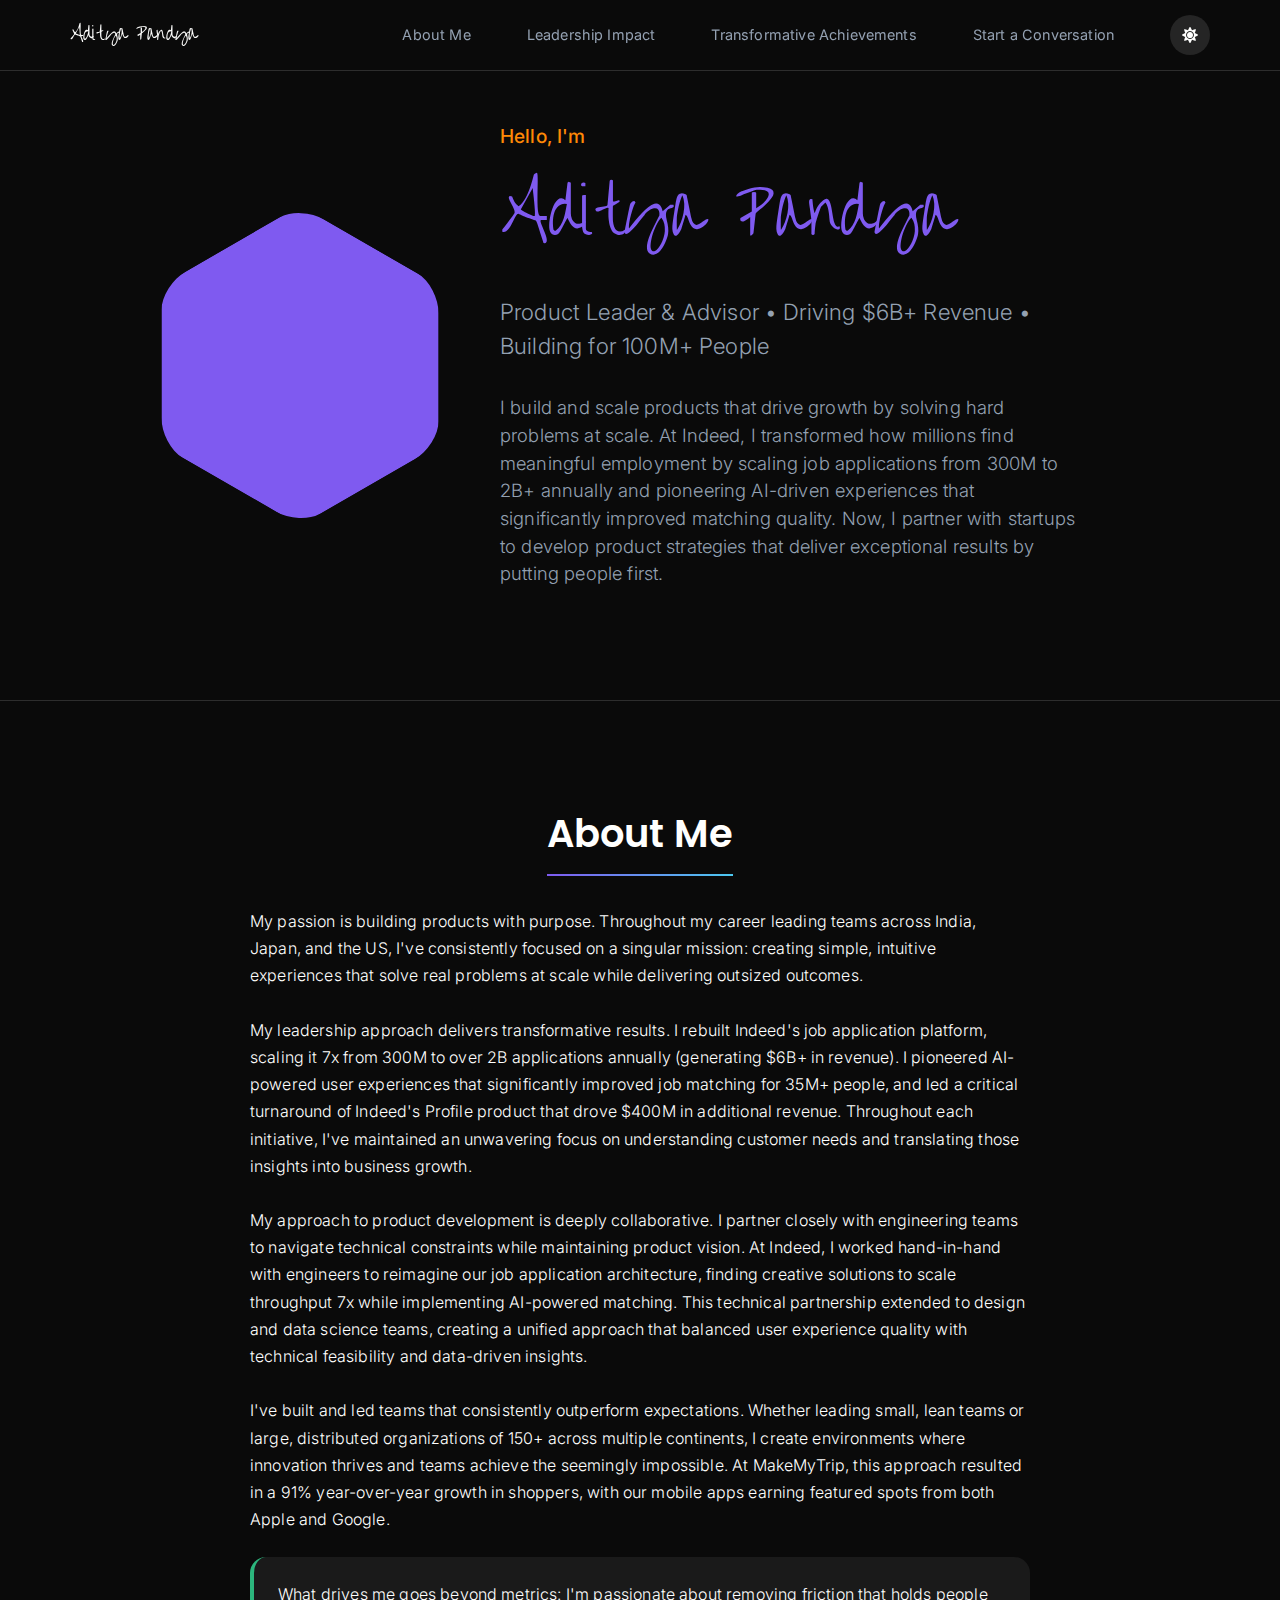
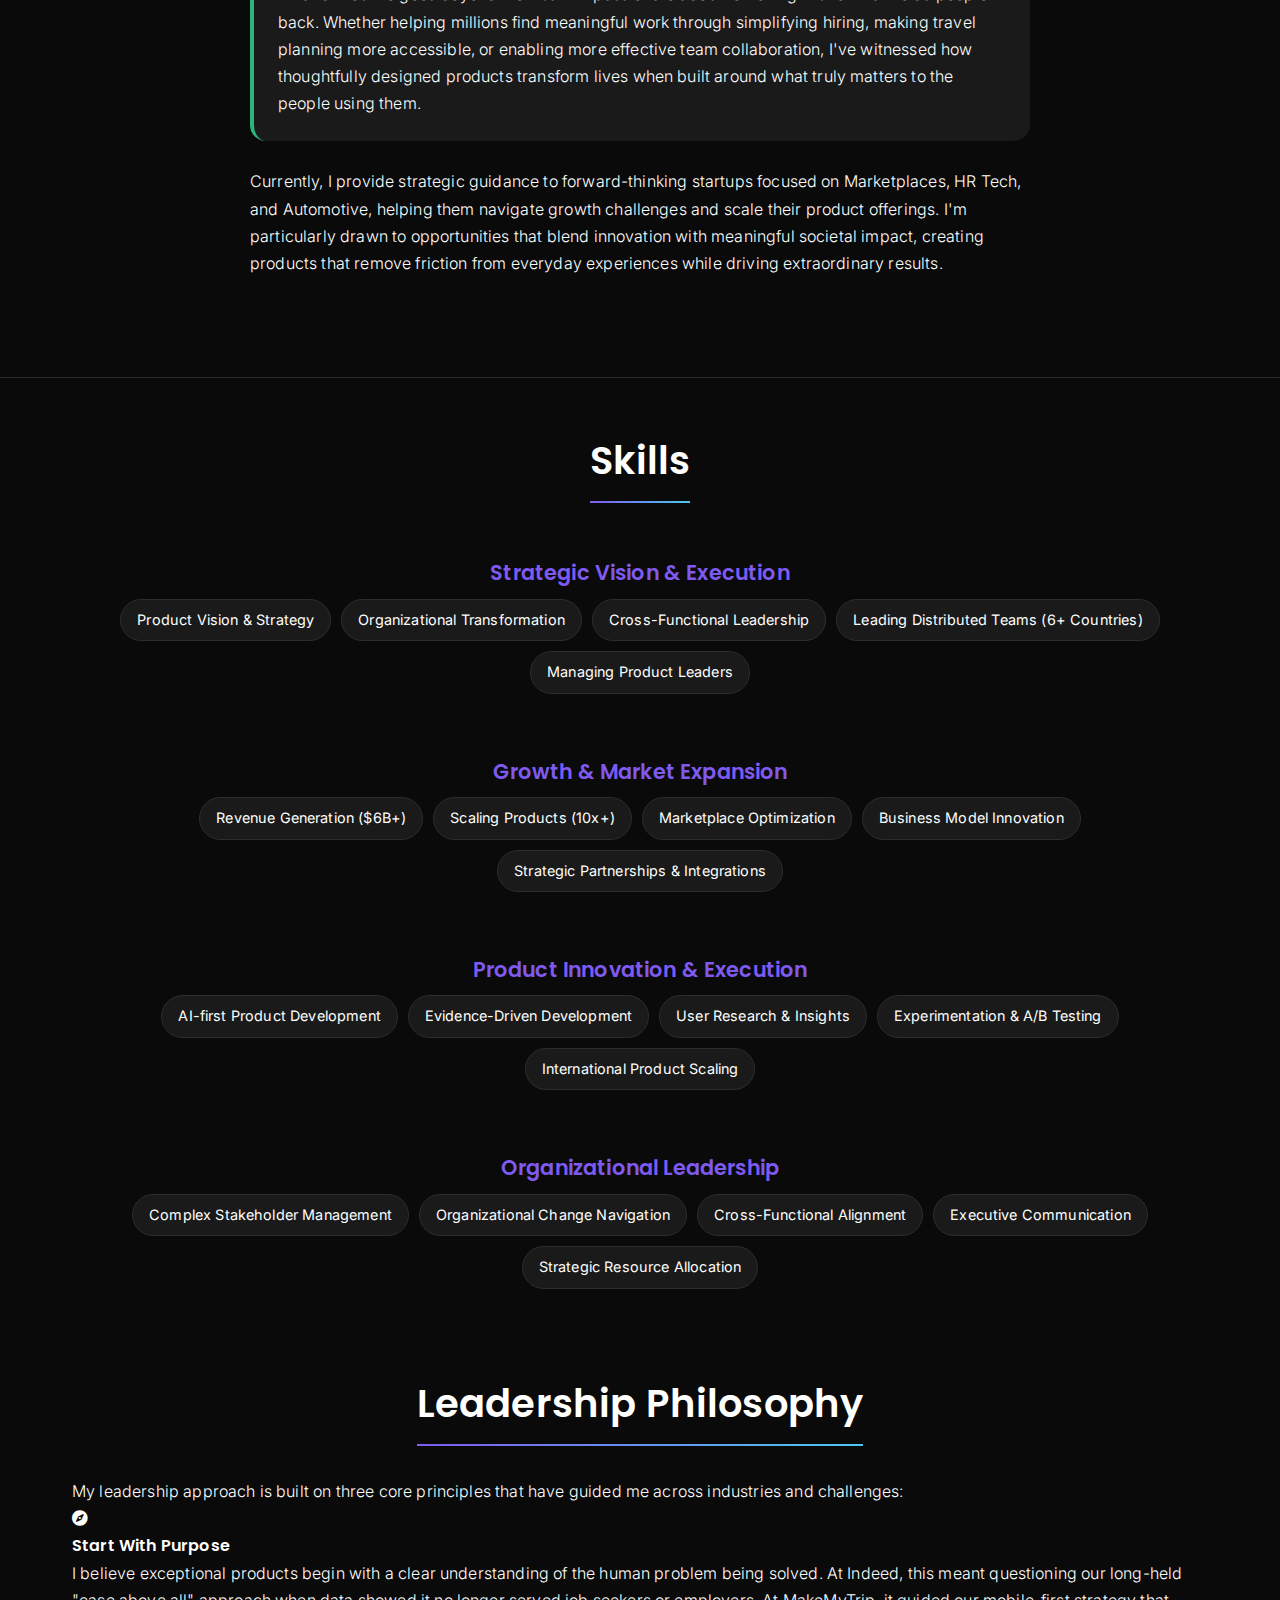
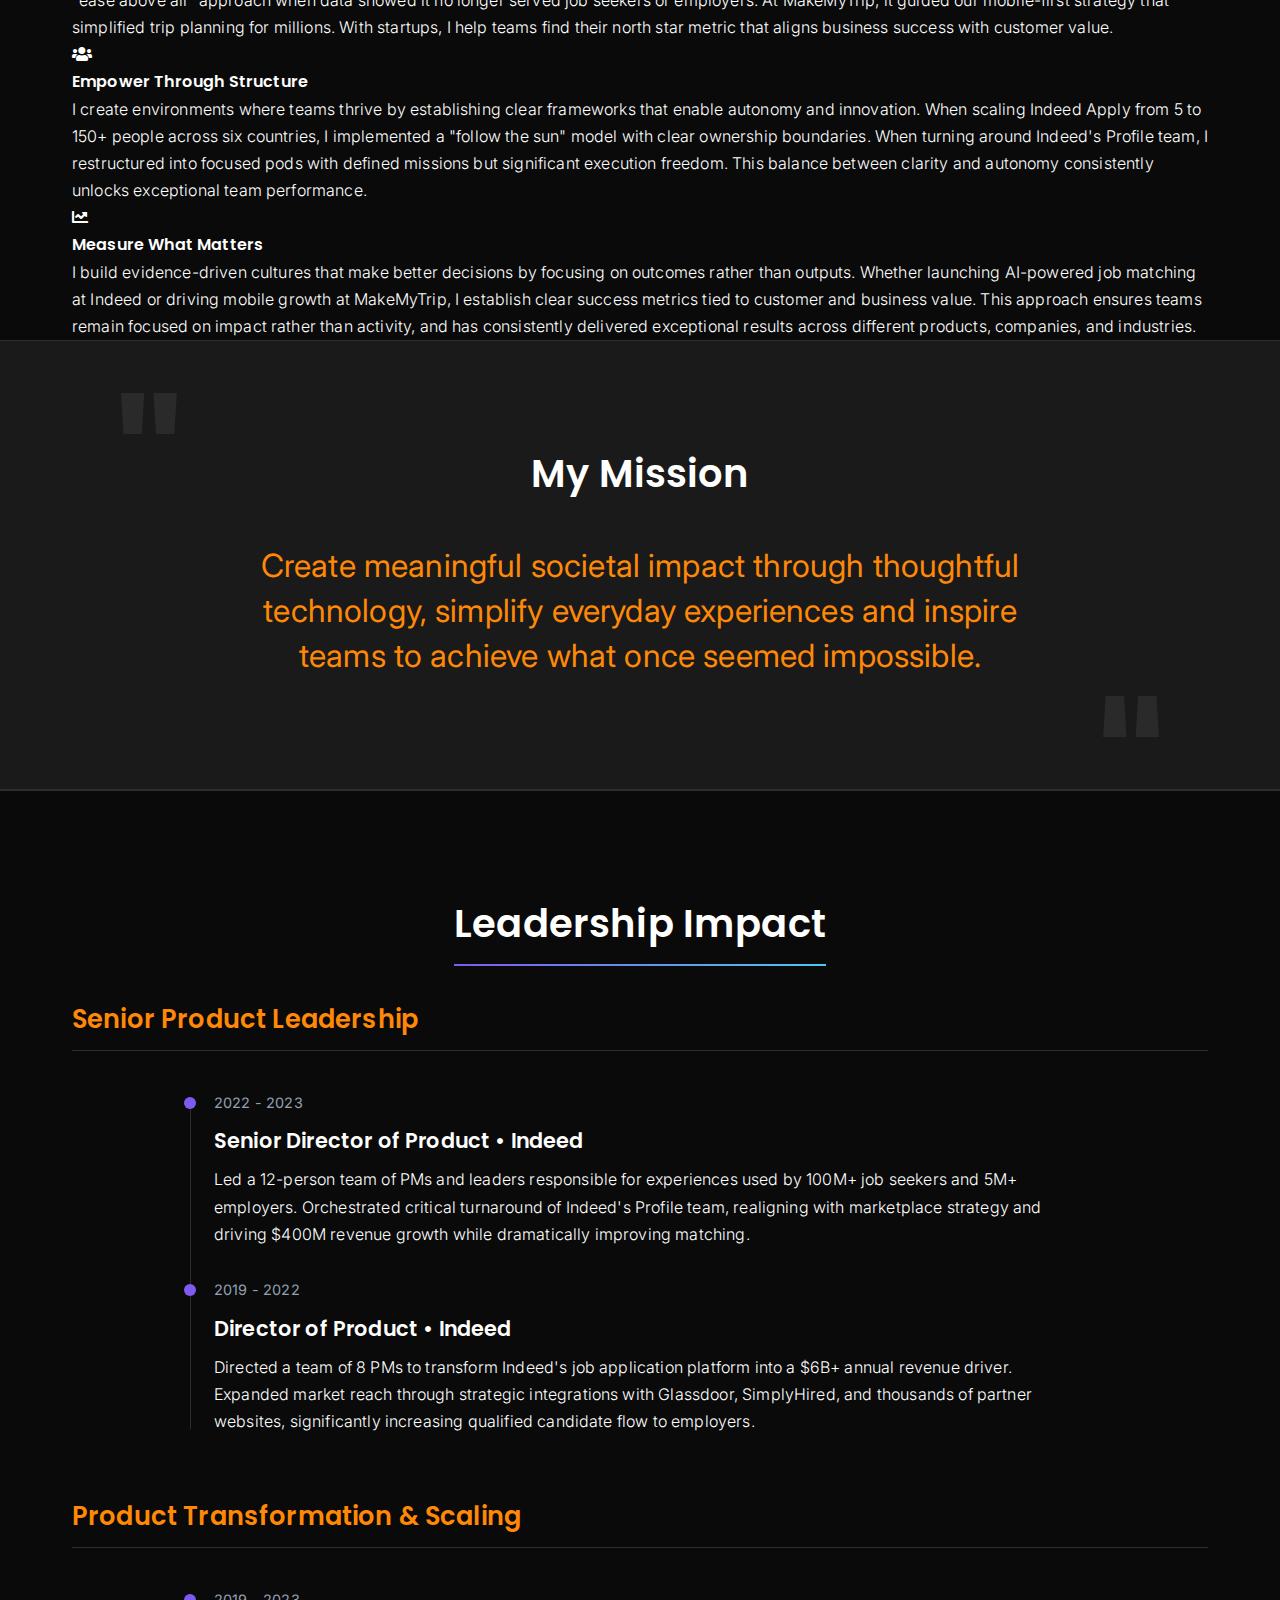
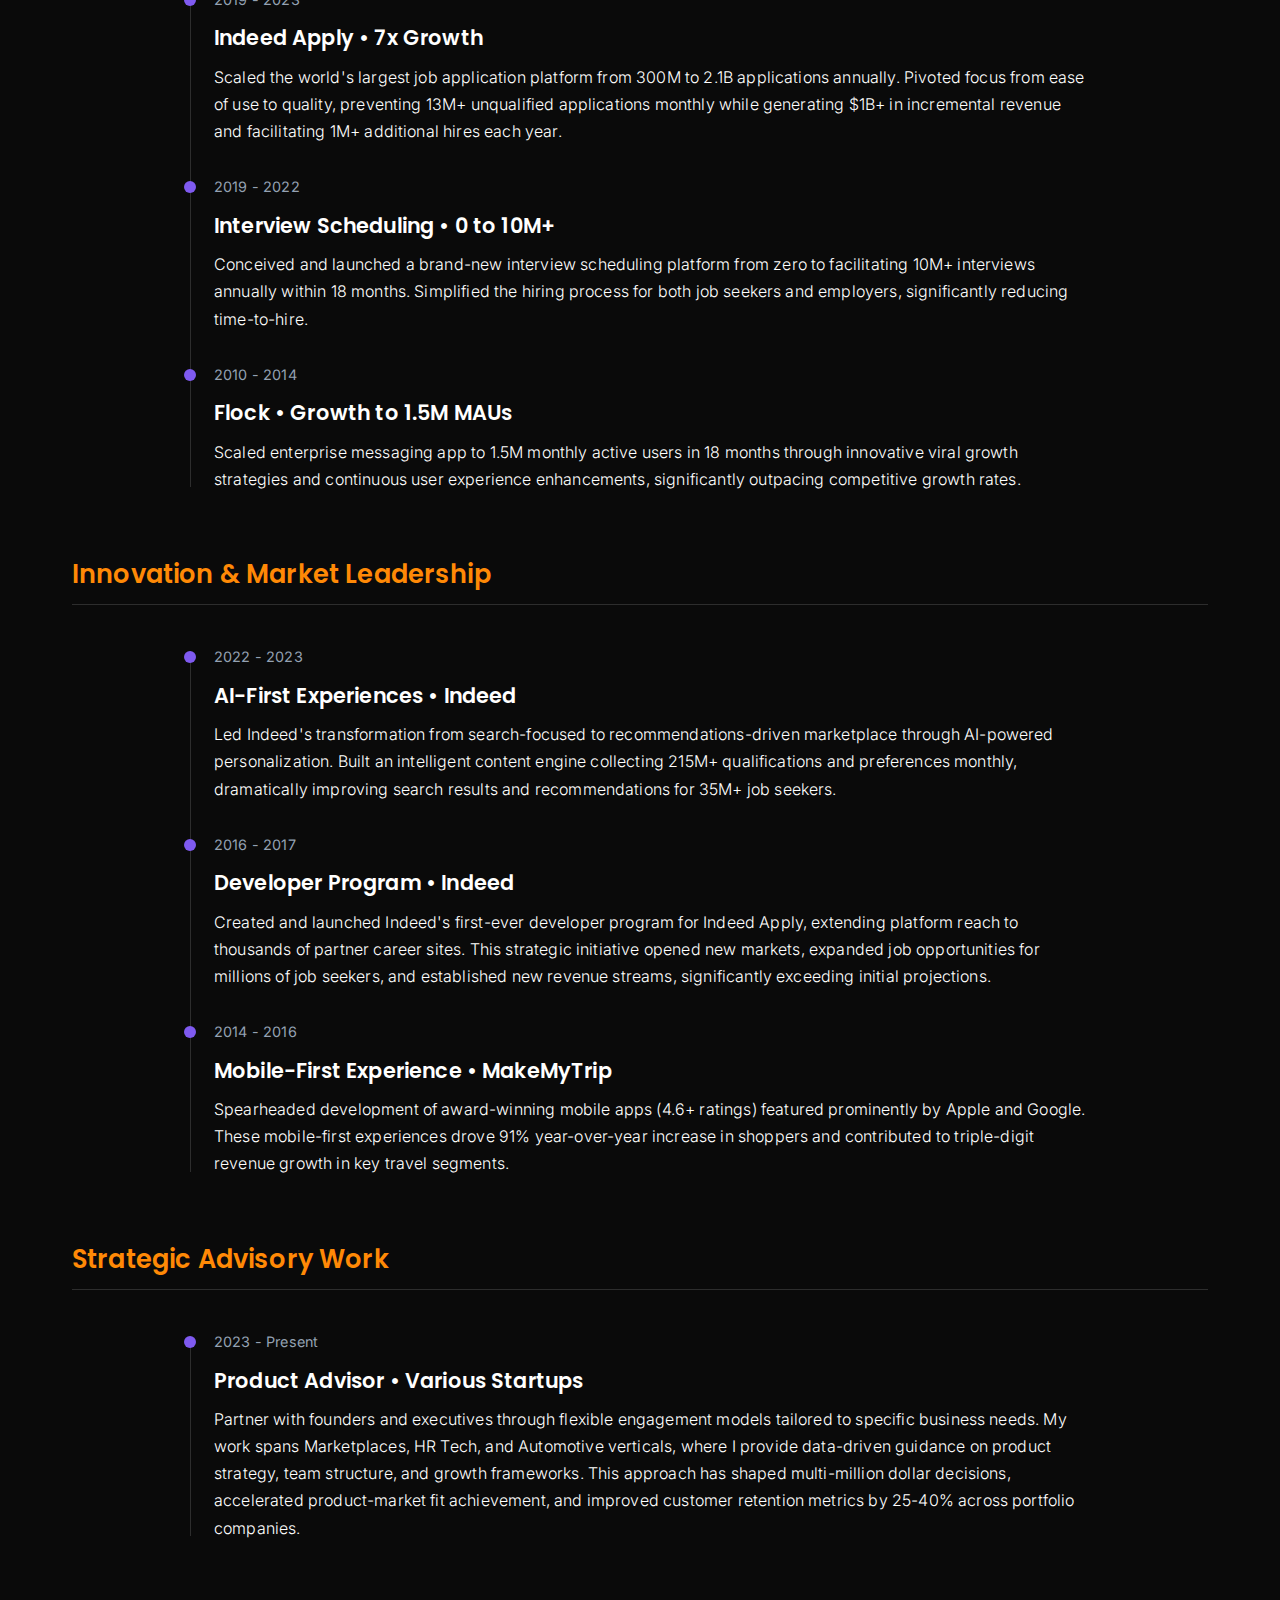
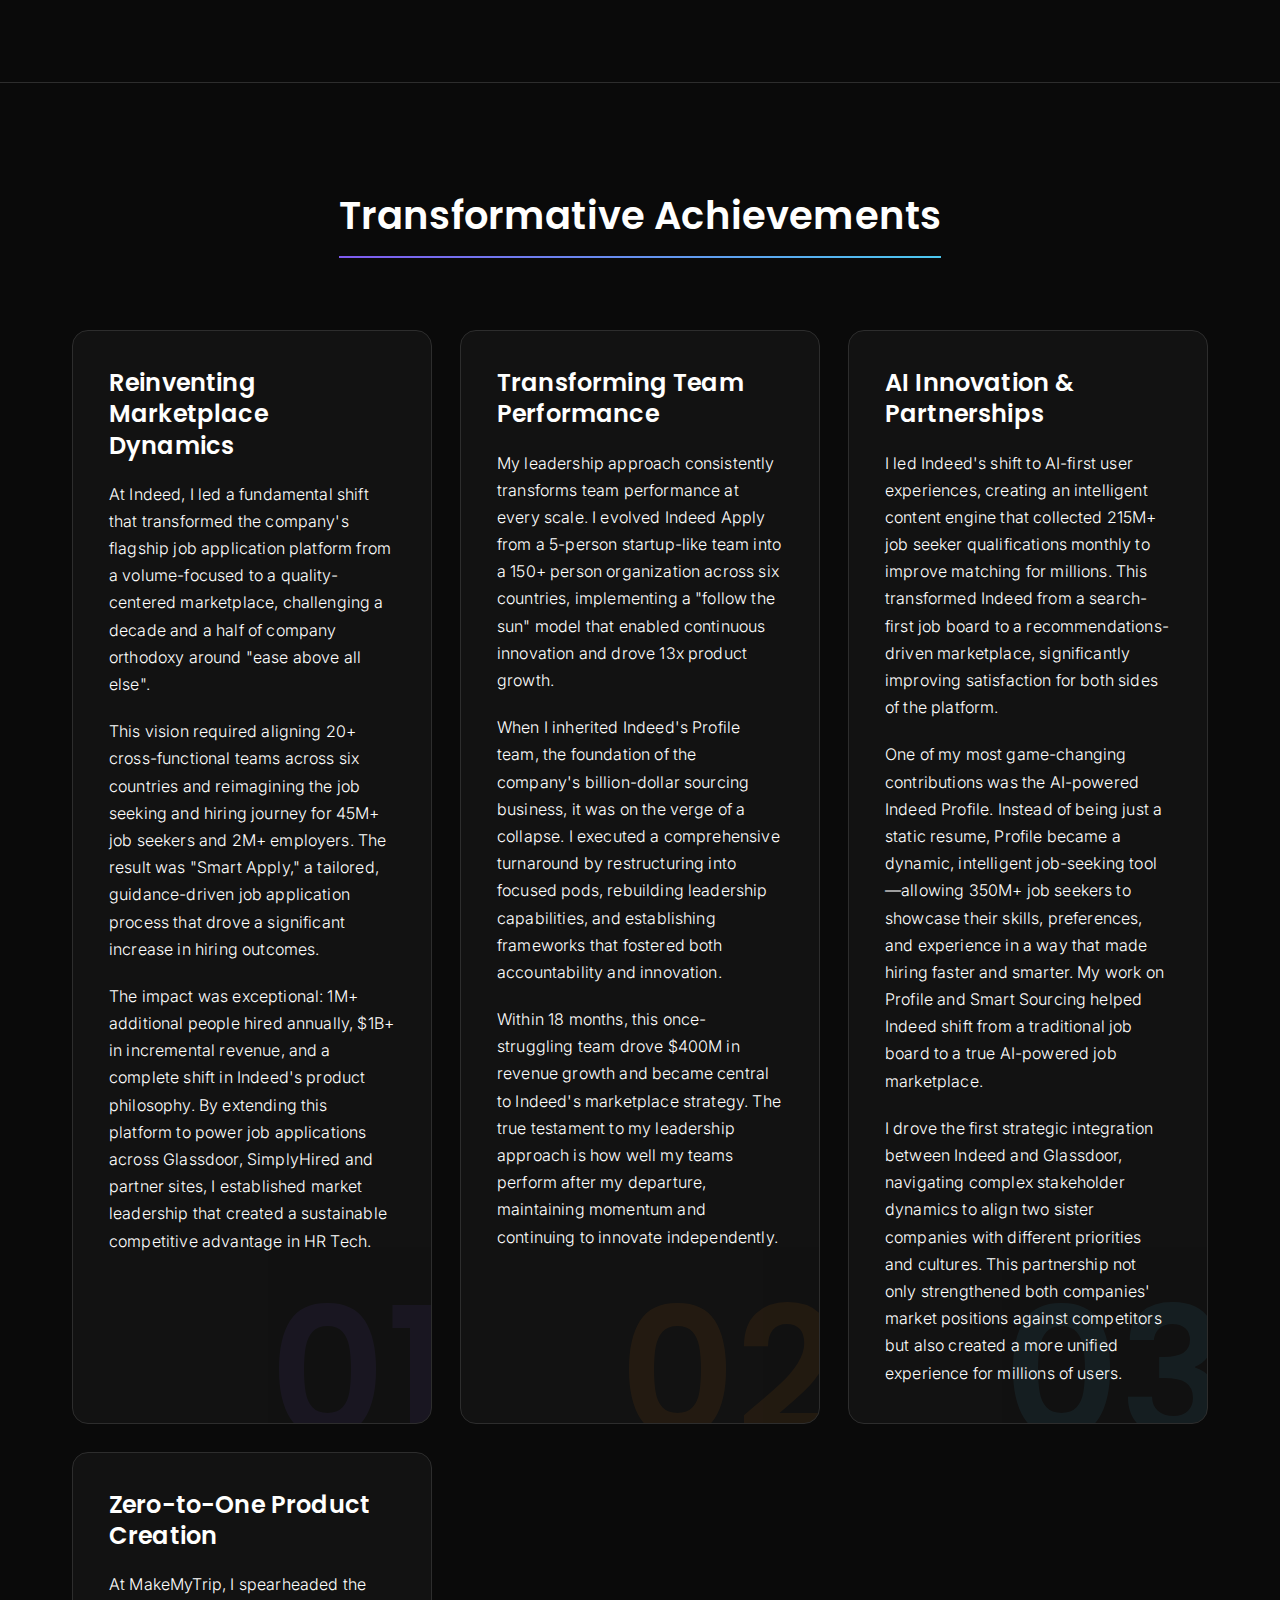
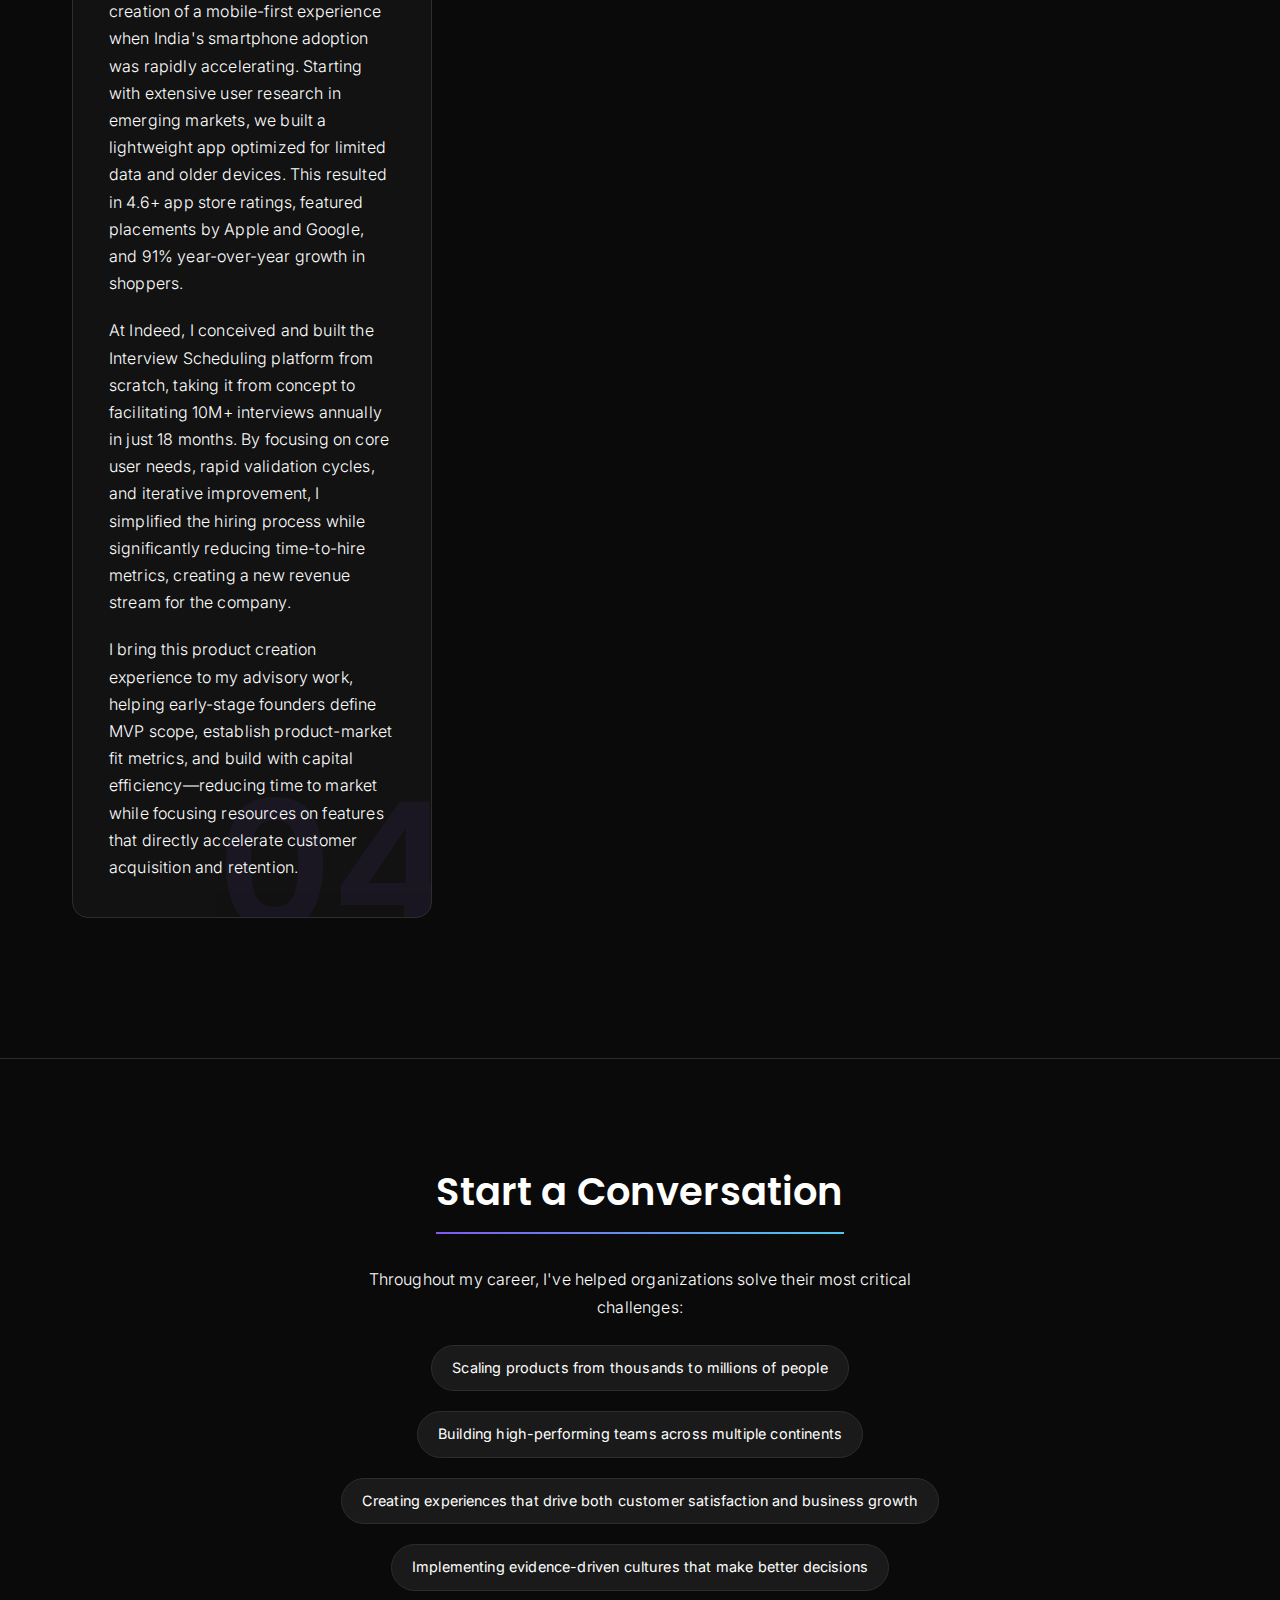
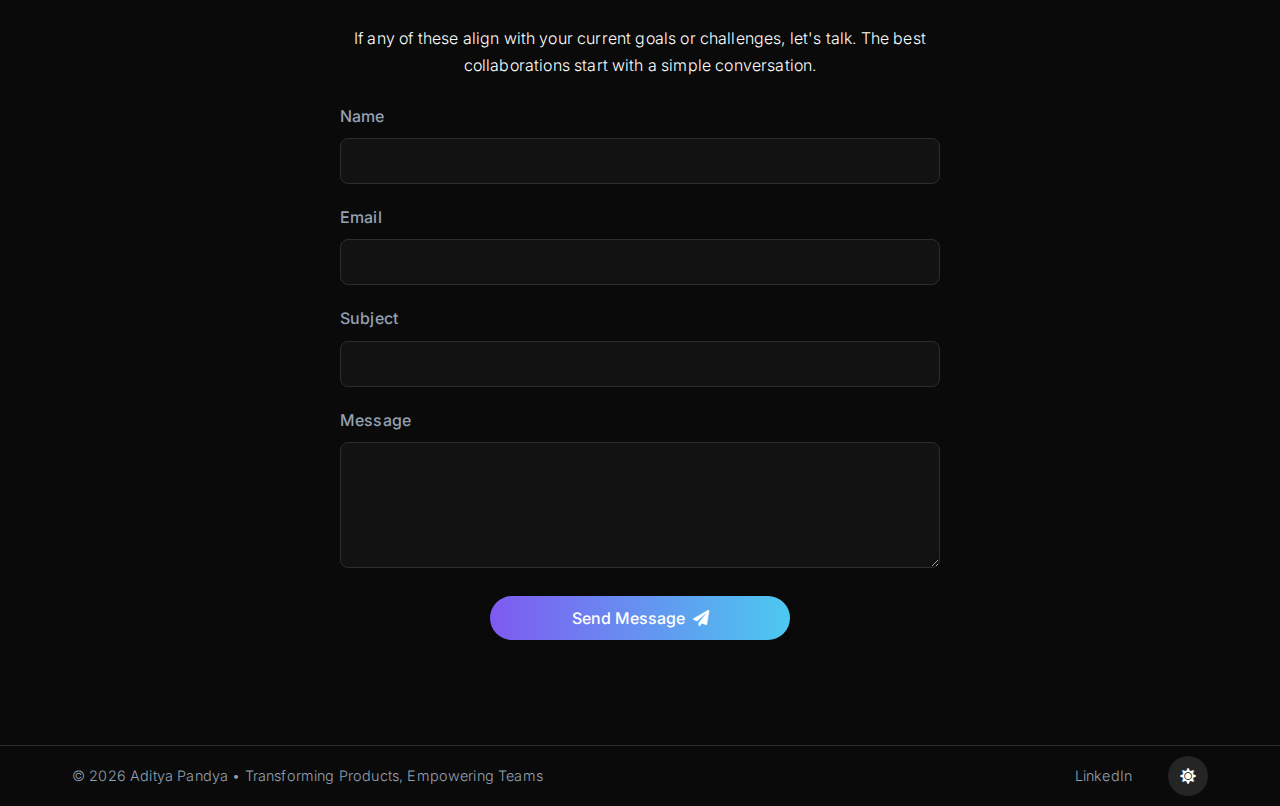
==== commit f6c22f68: "Update index.html to add more content" ====
--- a/index.html
+++ b/index.html
@@ -102,6 +102,9 @@
           My leadership approach delivers transformative results. I rebuilt Indeed's job application platform, scaling it 7x from 300M to over 2B applications annually (generating $6B+ in revenue). I pioneered AI-powered user experiences that significantly improved job matching for 35M+ people, and led a critical turnaround of Indeed's Profile product that drove $400M in additional revenue. Throughout each initiative, I've maintained an unwavering focus on understanding customer needs and translating those insights into business growth.
         </p><br>
         <p>
+          My approach to product development is deeply collaborative. I partner closely with engineering teams to navigate technical constraints while maintaining product vision. At Indeed, I worked hand-in-hand with engineers to reimagine our job application architecture, finding creative solutions to scale throughput 7x while implementing AI-powered matching. This technical partnership extended to design and data science teams, creating a unified approach that balanced user experience quality with technical feasibility and data-driven insights.
+        </p><br>
+        <p>
           I've built and led teams that consistently outperform expectations. Whether leading small, lean teams or large, distributed organizations of 150+ across multiple continents, I create environments where innovation thrives and teams achieve the seemingly impossible. At MakeMyTrip, this approach resulted in a 91% year-over-year growth in shoppers, with our mobile apps earning featured spots from both Apple and Google.
         </p>
         <div class="highlight-box">
@@ -154,9 +157,49 @@
           <div class="tag">International Product Scaling</div>
         </div>
       </div>
+      <div class="skills-category">
+        <h4 class="skills-category-heading">Organizational Leadership</h4><div class="tag-container">
+          <div class="tag">Complex Stakeholder Management</div>
+          <div class="tag">Organizational Change Navigation</div>
+          <div class="tag">Cross-Functional Alignment</div>
+          <div class="tag">Executive Communication</div>
+          <div class="tag">Strategic Resource Allocation</div>
+        </div>
+      </div>
     </div>
   </div>
 </section>
+
+<section class="leadership-section">
+  <div class="container">
+    <div class="section-heading-container">
+      <h3 class="section-heading">Leadership Philosophy</h3>
+    </div>
+    <div class="philosophy-content">
+      <p class="philosophy-intro">My leadership approach is built on three core principles that have guided me across industries and challenges:</p>
+      
+      <div class="philosophy-grid">
+        <div class="philosophy-card">
+          <div class="philosophy-icon"><i class="fas fa-compass"></i></div>
+          <h4 class="philosophy-title">Start With Purpose</h4>
+          <p>I believe exceptional products begin with a clear understanding of the human problem being solved. At Indeed, this meant questioning our long-held "ease above all" approach when data showed it no longer served job seekers or employers. At MakeMyTrip, it guided our mobile-first strategy that simplified trip planning for millions. With startups, I help teams find their north star metric that aligns business success with customer value.</p>
+        </div>
+        
+        <div class="philosophy-card">
+          <div class="philosophy-icon"><i class="fas fa-users"></i></div>
+          <h4 class="philosophy-title">Empower Through Structure</h4>
+          <p>I create environments where teams thrive by establishing clear frameworks that enable autonomy and innovation. When scaling Indeed Apply from 5 to 150+ people across six countries, I implemented a "follow the sun" model with clear ownership boundaries. When turning around Indeed's Profile team, I restructured into focused pods with defined missions but significant execution freedom. This balance between clarity and autonomy consistently unlocks exceptional team performance.</p>
+        </div>
+        
+        <div class="philosophy-card">
+          <div class="philosophy-icon"><i class="fas fa-chart-line"></i></div>
+          <h4 class="philosophy-title">Measure What Matters</h4>
+          <p>I build evidence-driven cultures that make better decisions by focusing on outcomes rather than outputs. Whether launching AI-powered job matching at Indeed or driving mobile growth at MakeMyTrip, I establish clear success metrics tied to customer and business value. This approach ensures teams remain focused on impact rather than activity, and has consistently delivered exceptional results across different products, companies, and industries.</p>
+        </div>
+      </div>
+    </div>
+  </div>
+</section>  
 
   <section class="accent-section">
     <div class="container">
@@ -249,7 +292,7 @@
         <div class="timeline-item">
           <div class="timeline-date">2023 - Present</div>
           <h3 class="timeline-title">Product Advisor • Various Startups</h3>
-          <p>Partner with founders and executives in Marketplaces, HR Tech, and Automotive to overcome complex growth challenges. Provide data-driven strategic guidance that has shaped multi-million dollar decisions, accelerated product-market fit achievement, and improved customer retention metrics by 25-40% across portfolio companies.</p>
+          <p>Partner with founders and executives through flexible engagement models tailored to specific business needs. My work spans Marketplaces, HR Tech, and Automotive verticals, where I provide data-driven guidance on product strategy, team structure, and growth frameworks. This approach has shaped multi-million dollar decisions, accelerated product-market fit achievement, and improved customer retention metrics by 25-40% across portfolio companies.</p>
         </div>
       </div>
     </div>
@@ -267,7 +310,7 @@
           <div class="card-content">
             <h3 class="card-title">Reinventing Marketplace Dynamics</h3>
             <div class="card-paragraph">
-              At Indeed, I led a fundamental shift that transformed the company's flagship job application platform from a volume-focused to a quality-centered marketplace, challenging a decade and a half of company orthodoxy around "ease above all else.
+              At Indeed, I led a fundamental shift that transformed the company's flagship job application platform from a volume-focused to a quality-centered marketplace, challenging a decade and a half of company orthodoxy around "ease above all else".
             </div>
             <div class="card-paragraph">
               This vision required aligning 20+ cross-functional teams across six countries and reimagining the job seeking and hiring journey for 45M+ job seekers and 2M+ employers. The result was "Smart Apply," a tailored, guidance-driven job application process that drove a significant increase in hiring outcomes.
@@ -295,15 +338,30 @@
         <div class="card">
           <div class="card-number-bg">03</div>
           <div class="card-content">
-            <h3 class="card-title">Pioneering AI-Powered Experiences</h3>
-            <div class="card-paragraph">
-              I led Indeed's shift to AI-first user experiences, creating an intelligent content engine that collected 215M+ job seeker qualifications and preferences every month to improve matching for millions of job seekers and employers. This shift transformed Indeed from a search-first job board to a recommendations-driven job marketplace, significantly improving satisfaction on both sides.
-            </div>
-            <div class="card-paragraph">
-              By integrating machine learning throughout the job seeking journey, I reduced low-quality job applications by 13M+ every month. I also developed an AI-powered interview scheduling platform that reached 10M+ interviews annually within just 18 months of launch.
-            </div>
-            <div class="card-paragraph">
-              Additionally, I drove the first-ever strategic integration between Indeed and Glassdoor, navigating complex stakeholder dynamics to align two sister companies with different priorities and cultures. This partnership strengthened both companies' market positions against competitors.
+            <h3 class="card-title">AI Innovation & Partnerships</h3>
+            <div class="card-paragraph">
+              I led Indeed's shift to AI-first user experiences, creating an intelligent content engine that collected 215M+ job seeker qualifications monthly to improve matching for millions. This transformed Indeed from a search-first job board to a recommendations-driven marketplace, significantly improving satisfaction for both sides of the platform.
+            </div>
+            <div class="card-paragraph">
+              One of my most game-changing contributions was the AI-powered Indeed Profile. Instead of being just a static resume, Profile became a dynamic, intelligent job-seeking tool—allowing 350M+ job seekers to showcase their skills, preferences, and experience in a way that made hiring faster and smarter. My work on Profile and Smart Sourcing helped Indeed shift from a traditional job board to a true AI-powered job marketplace.
+            </div>
+            <div class="card-paragraph">
+              I drove the first strategic integration between Indeed and Glassdoor, navigating complex stakeholder dynamics to align two sister companies with different priorities and cultures. This partnership not only strengthened both companies' market positions against competitors but also created a more unified experience for millions of users.
+            </div>
+          </div>
+        </div>
+        <div class="card">
+          <div class="card-number-bg">04</div>
+          <div class="card-content">
+            <h3 class="card-title">Zero-to-One Product Creation</h3>
+            <div class="card-paragraph">
+              At MakeMyTrip, I spearheaded the creation of a mobile-first experience when India's smartphone adoption was rapidly accelerating. Starting with extensive user research in emerging markets, we built a lightweight app optimized for limited data and older devices. This resulted in 4.6+ app store ratings, featured placements by Apple and Google, and 91% year-over-year growth in shoppers.
+            </div>
+            <div class="card-paragraph">
+              At Indeed, I conceived and built the Interview Scheduling platform from scratch, taking it from concept to facilitating 10M+ interviews annually in just 18 months. By focusing on core user needs, rapid validation cycles, and iterative improvement, I simplified the hiring process while significantly reducing time-to-hire metrics, creating a new revenue stream for the company.
+            </div>
+            <div class="card-paragraph">
+              I bring this product creation experience to my advisory work, helping early-stage founders define MVP scope, establish product-market fit metrics, and build with capital efficiency—reducing time to market while focusing resources on features that directly accelerate customer acquisition and retention.
             </div>
           </div>
         </div>
@@ -320,7 +378,7 @@
       <p>Throughout my career, I've helped organizations solve their most critical challenges:</p>
       
       <div class="tag-container contact-tags">
-        <div class="tag">Scaling products from millions to billions of people</div>
+        <div class="tag">Scaling products from thousands to millions of people</div>
         <div class="tag">Building high-performing teams across multiple continents</div>
         <div class="tag">Creating experiences that drive both customer satisfaction and business growth</div>
         <div class="tag">Implementing evidence-driven cultures that make better decisions</div>
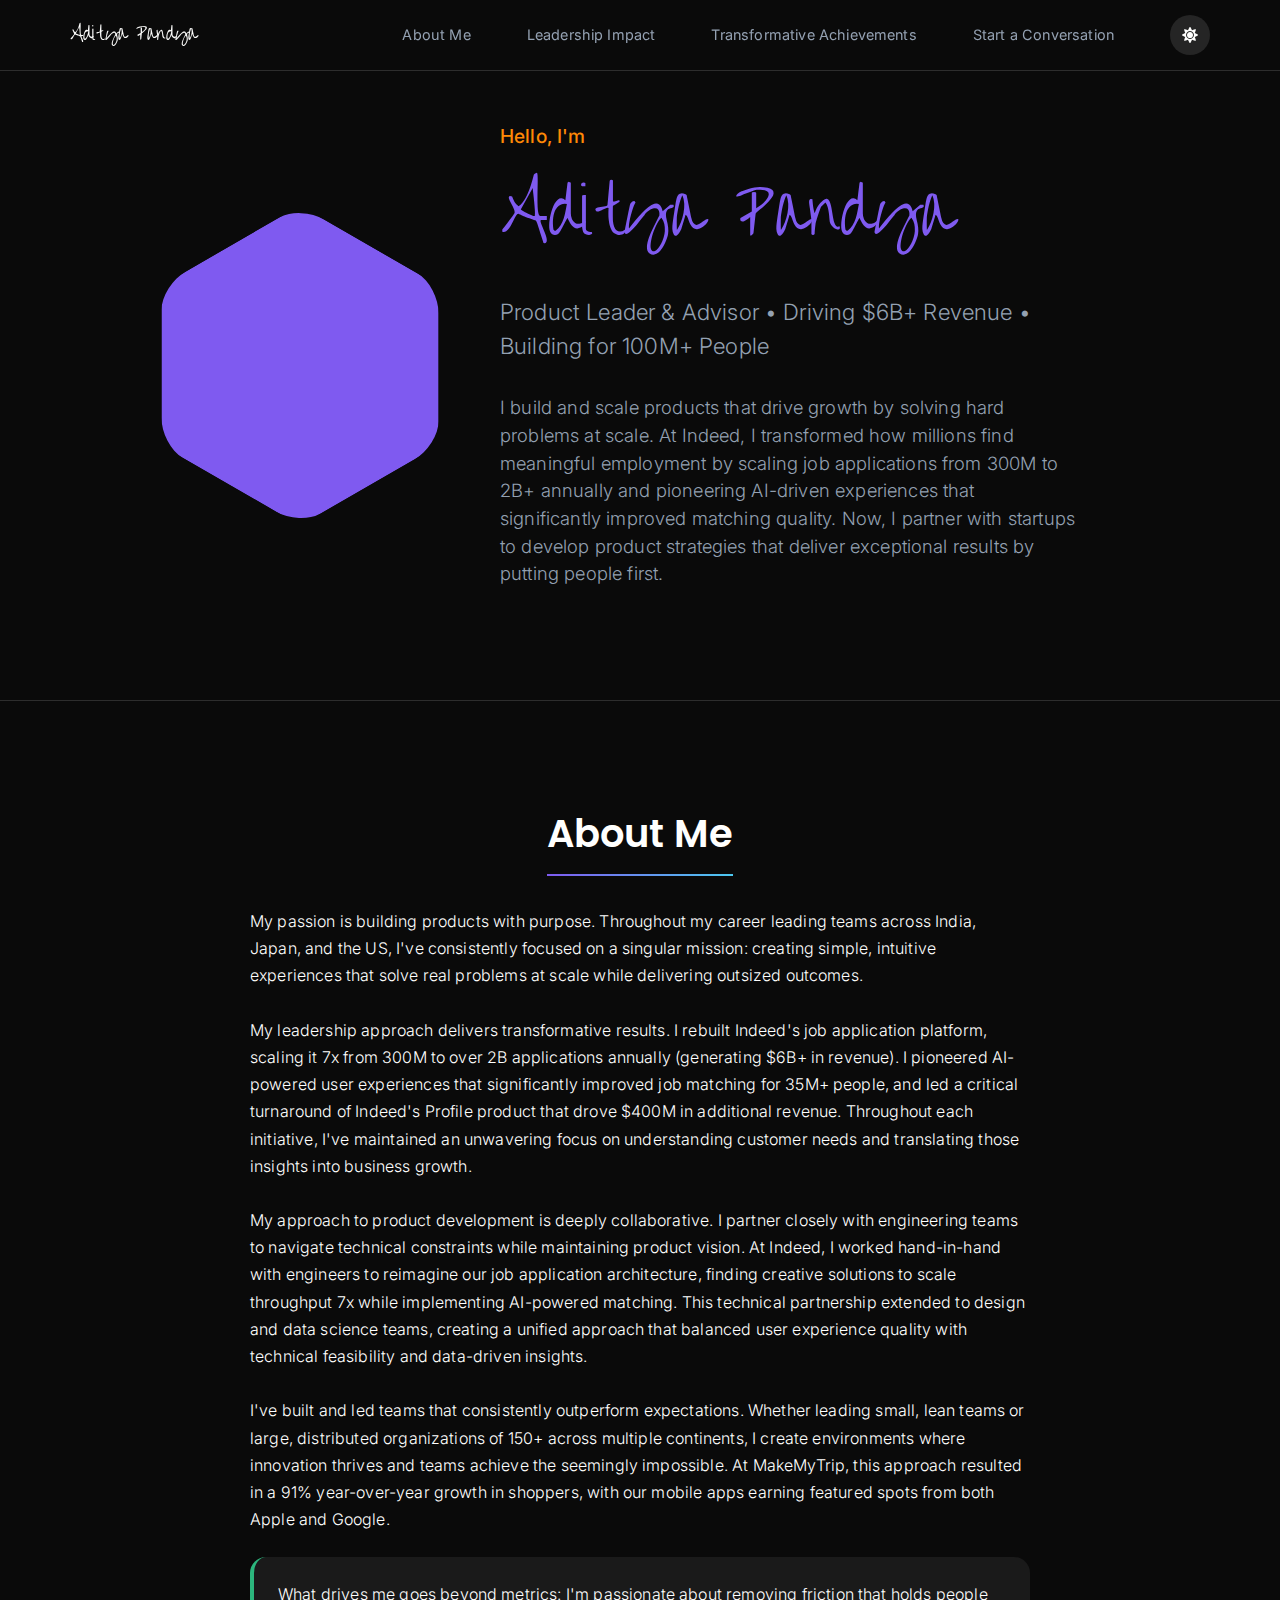
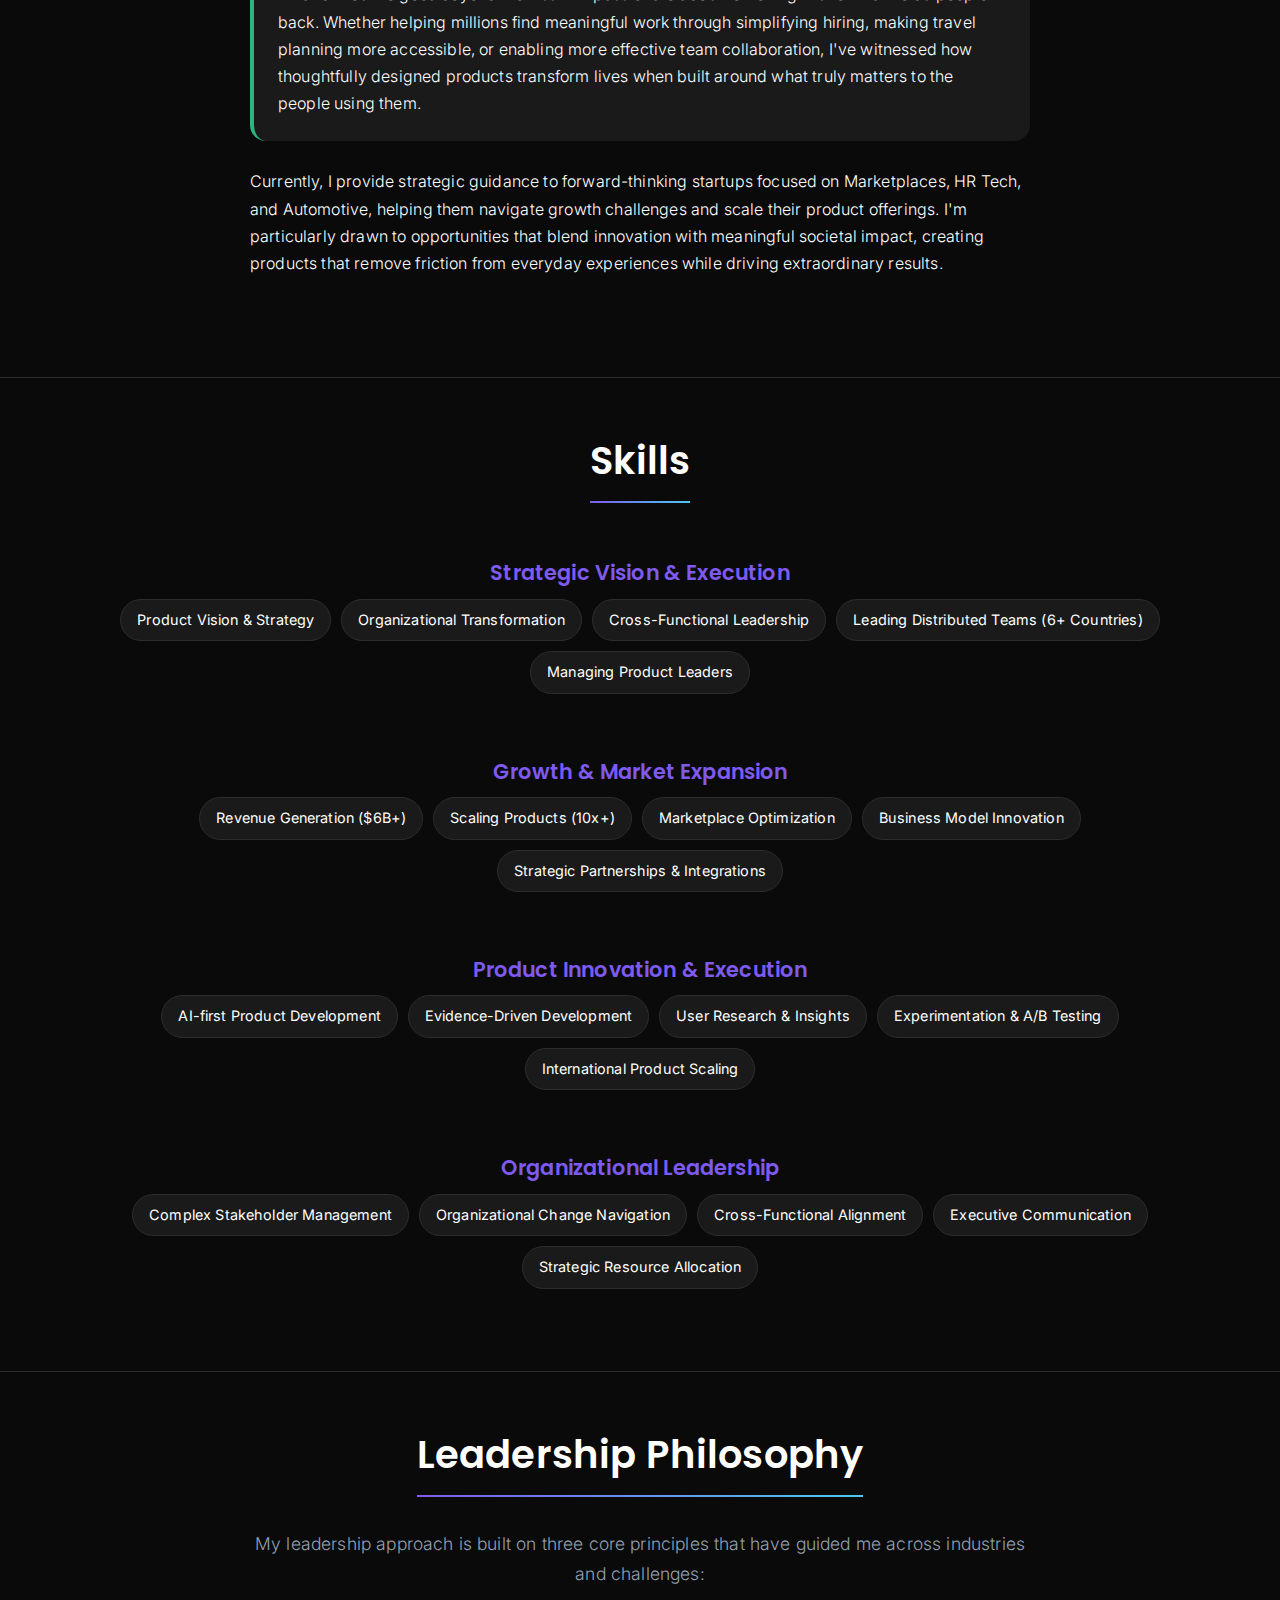
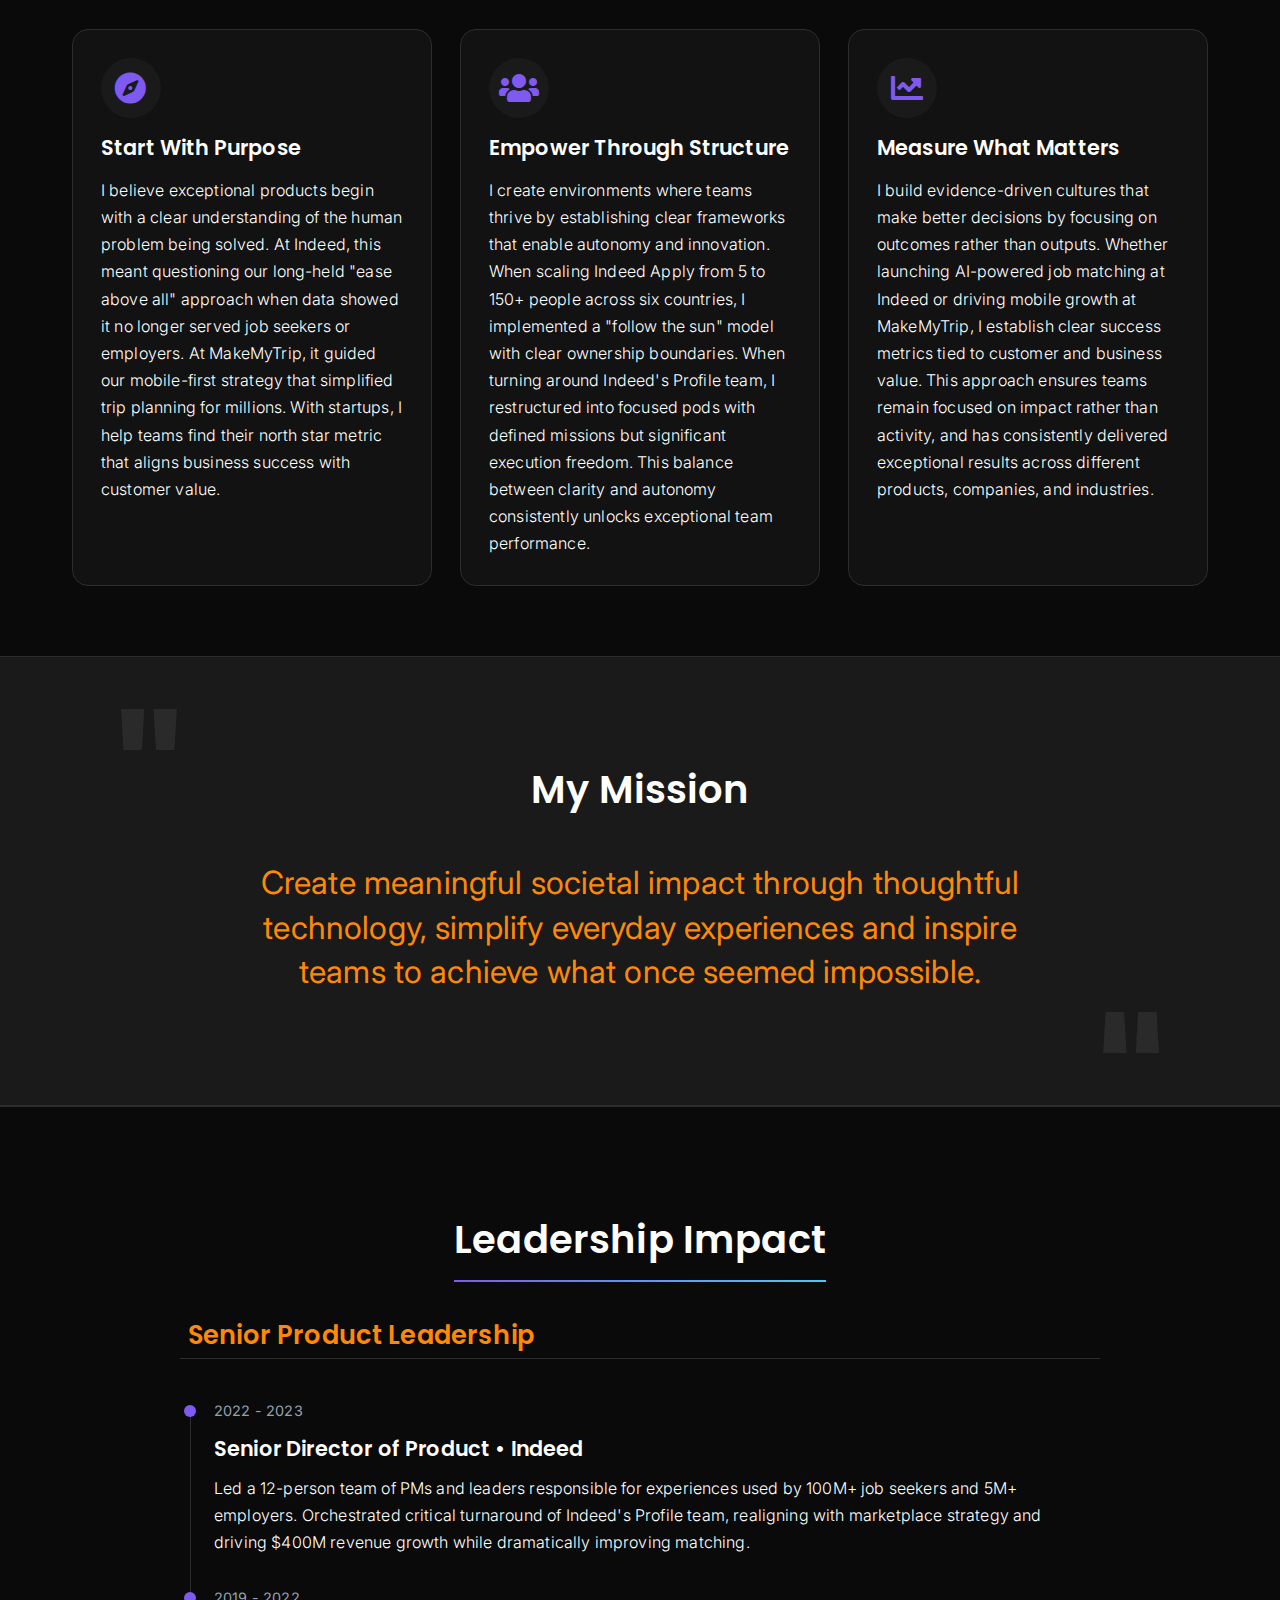
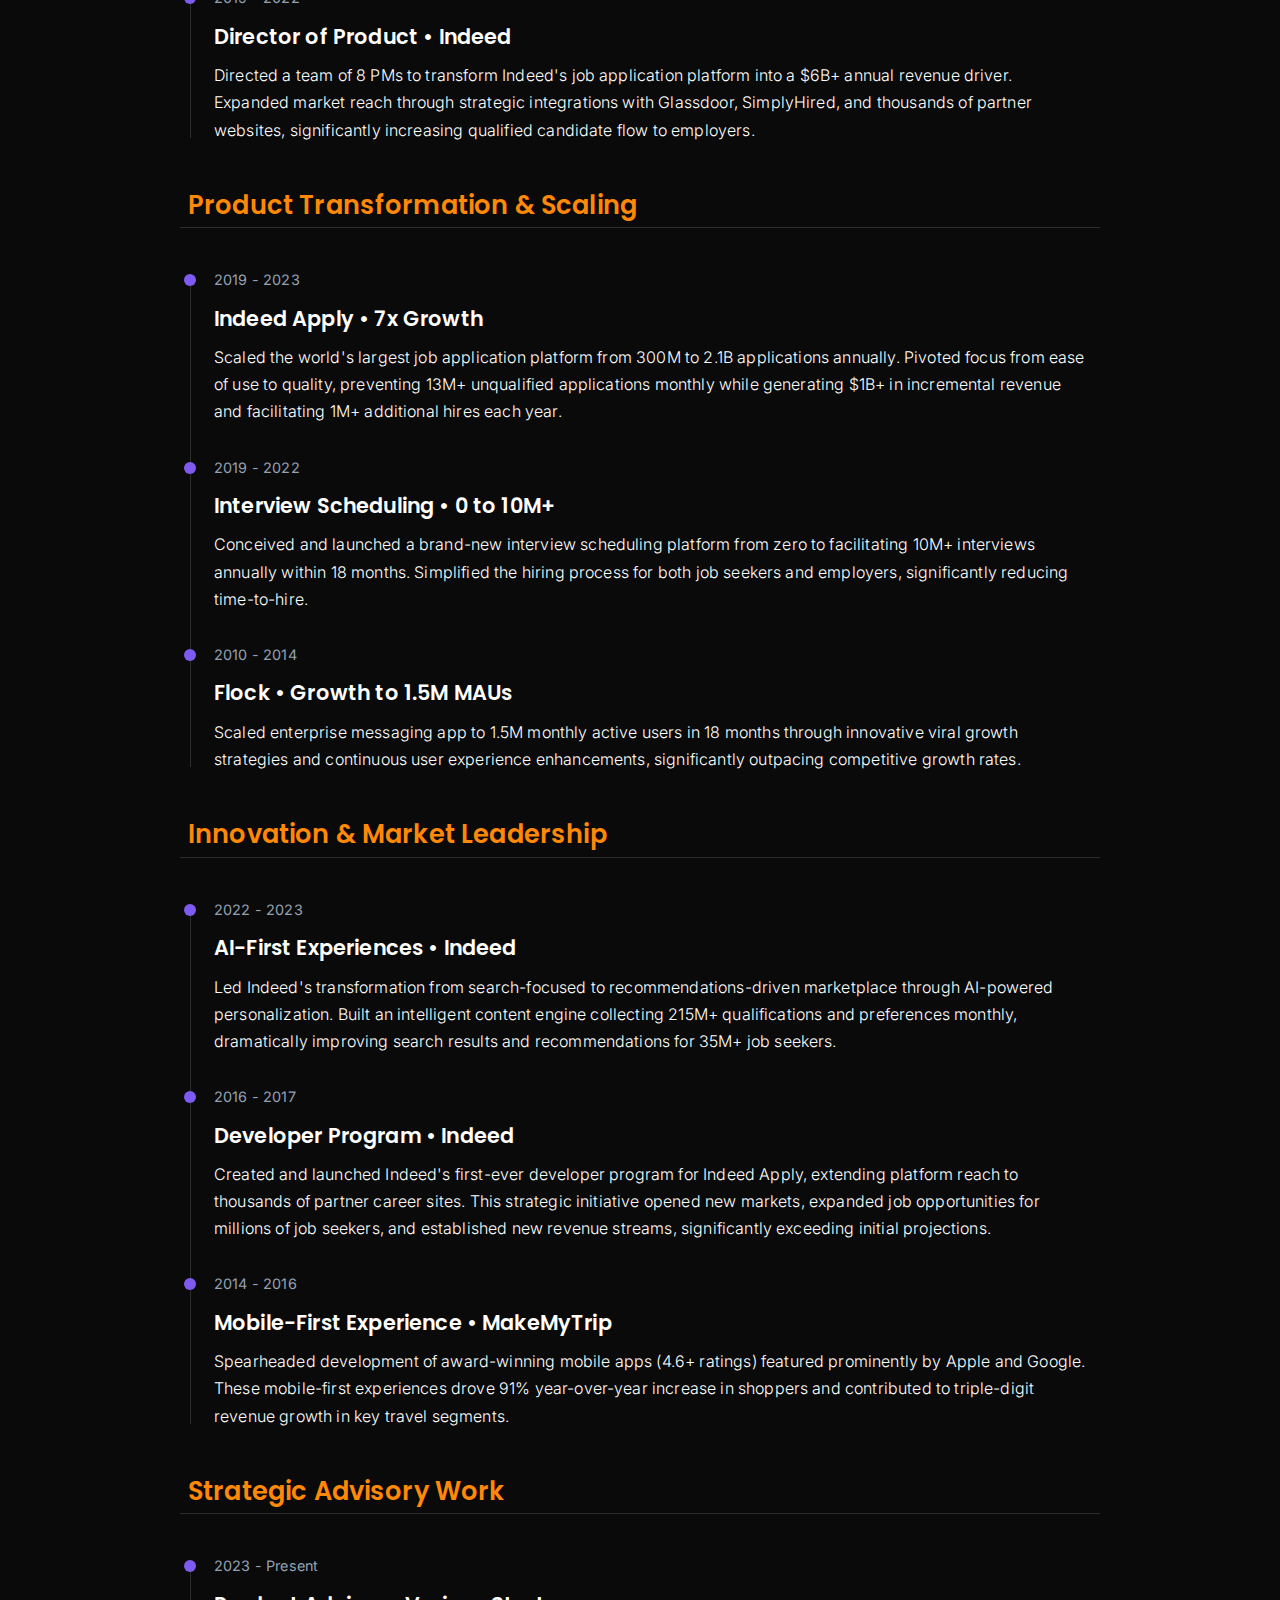
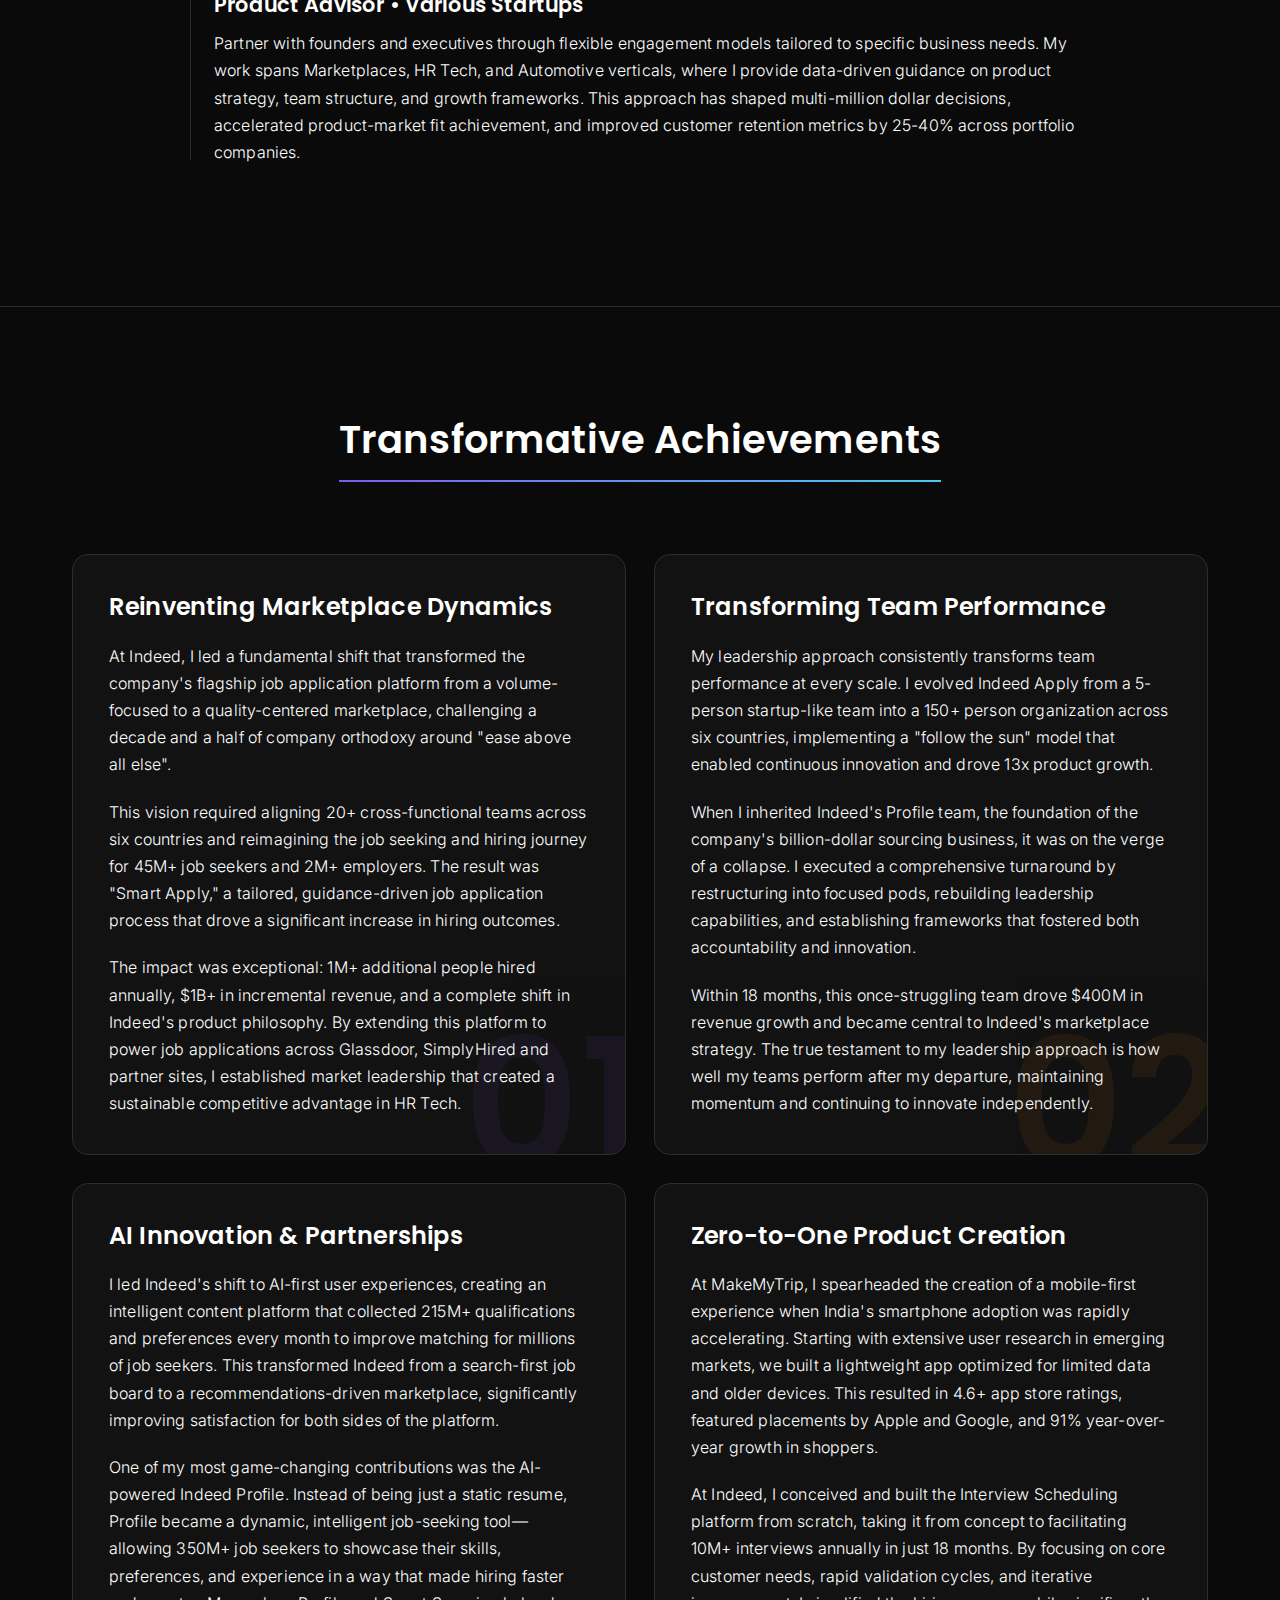
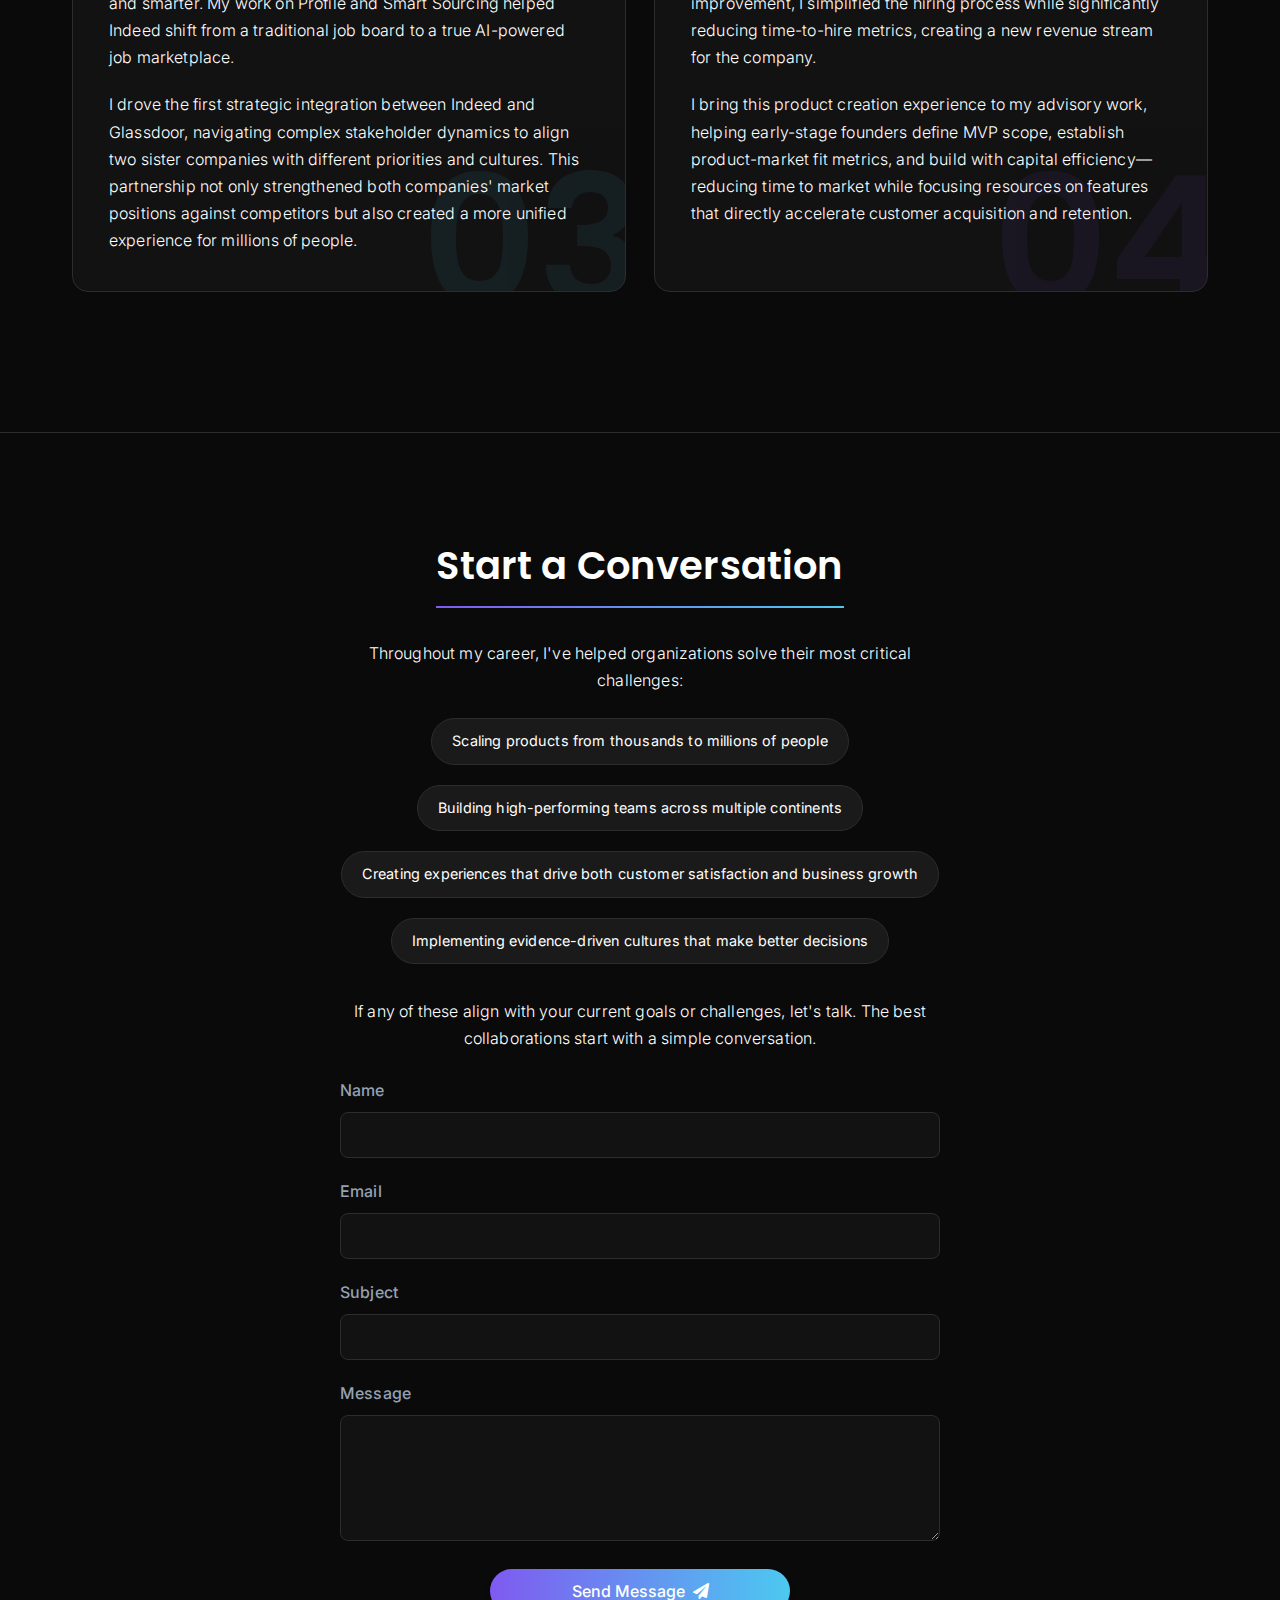
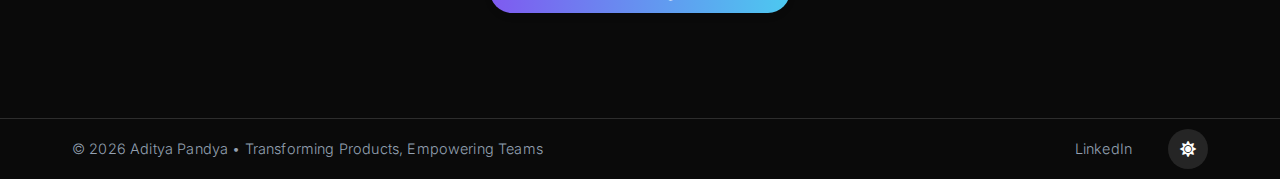
==== commit cc83bb4b: "Update index.html" ====
--- a/index.html
+++ b/index.html
@@ -10,6 +10,7 @@
   <link rel="icon" type="image/png" sizes="32x32" href="assets/favicon/favicon-32x32.png">
   <link rel="icon" type="image/png" sizes="16x16" href="assets/favicon/favicon-16x16.png">
   <link rel="manifest" href="assets/manifest/site.webmanifest">
+  <link rel="canonical" href="https://aditya.pandya.co/" />
 
   <meta name="description" content="Product leader with 15+ years transforming marketplaces and consumer experiences. Scaled products 10x+, drove $6B+ revenue, and built AI-powered solutions used by 100M+ people globally across Indeed, MakeMyTrip, and Directi.">
   <meta name="keywords" content="product leader, product management, growth advisor, B2C platforms, marketplaces, Aditya Pandya, AI/ML product strategy, evidence-driven development, team leadership, Indeed, MakeMyTrip, distributed teams">
@@ -19,11 +20,12 @@
   <meta name="googlebot" content="noai, noimageai">
   <meta name="Bingbot" content="noai, noimageai">
 
-  <meta property="og:title" content="Aditya Pandya • Product Leader & Advisor • Building for 100M+ People • $6B+ Impact">
-  <meta property="og:description" content="Product Leader with 15+ years that transformed Indeed, MakeMyTrip, and Directi. Simplified complexity for 100M+ people, scaled products 10x, and led teams of 150+ across global markets.">
+  <meta property="og:title" content="Aditya Pandya • Product Leader & Advisor • VP Product • Fractional CPO">
+  <meta property="og:description" content="Product leader with 15+ years scaling products to $6B+ revenue and 100M+ people Expertise in marketplaces, AI & growth.">
   <meta property="og:type" content="website">
+  <meta property="og:image" content="https://aditya.pandya.co/assets/images/ap.jpeg">
   <meta property="og:url" content="https://aditya.pandya.co">
-  <meta property="og:image" content="https://aditya.pandya.co/assets/images/ap.jpeg">
+  <meta name="twitter:card" content="summary_large_image">
   <meta name="industry" content="HR Tech, Marketplaces, Product Management, B2C">
   <meta name="specialty" content="Product Strategy, Growth, AI/ML Applications, Team Leadership">
   <meta name="experience" content="Indeed, MakeMyTrip, Directi, Startup Advisor">
@@ -340,13 +342,13 @@
           <div class="card-content">
             <h3 class="card-title">AI Innovation & Partnerships</h3>
             <div class="card-paragraph">
-              I led Indeed's shift to AI-first user experiences, creating an intelligent content engine that collected 215M+ job seeker qualifications monthly to improve matching for millions. This transformed Indeed from a search-first job board to a recommendations-driven marketplace, significantly improving satisfaction for both sides of the platform.
+              I led Indeed's shift to AI-first user experiences, creating an intelligent content platform that collected 215M+ qualifications and preferences every month to improve matching for millions of job seekers. This transformed Indeed from a search-first job board to a recommendations-driven marketplace, significantly improving satisfaction for both sides of the platform.
             </div>
             <div class="card-paragraph">
               One of my most game-changing contributions was the AI-powered Indeed Profile. Instead of being just a static resume, Profile became a dynamic, intelligent job-seeking tool—allowing 350M+ job seekers to showcase their skills, preferences, and experience in a way that made hiring faster and smarter. My work on Profile and Smart Sourcing helped Indeed shift from a traditional job board to a true AI-powered job marketplace.
             </div>
             <div class="card-paragraph">
-              I drove the first strategic integration between Indeed and Glassdoor, navigating complex stakeholder dynamics to align two sister companies with different priorities and cultures. This partnership not only strengthened both companies' market positions against competitors but also created a more unified experience for millions of users.
+              I drove the first strategic integration between Indeed and Glassdoor, navigating complex stakeholder dynamics to align two sister companies with different priorities and cultures. This partnership not only strengthened both companies' market positions against competitors but also created a more unified experience for millions of people.
             </div>
           </div>
         </div>
@@ -358,7 +360,7 @@
               At MakeMyTrip, I spearheaded the creation of a mobile-first experience when India's smartphone adoption was rapidly accelerating. Starting with extensive user research in emerging markets, we built a lightweight app optimized for limited data and older devices. This resulted in 4.6+ app store ratings, featured placements by Apple and Google, and 91% year-over-year growth in shoppers.
             </div>
             <div class="card-paragraph">
-              At Indeed, I conceived and built the Interview Scheduling platform from scratch, taking it from concept to facilitating 10M+ interviews annually in just 18 months. By focusing on core user needs, rapid validation cycles, and iterative improvement, I simplified the hiring process while significantly reducing time-to-hire metrics, creating a new revenue stream for the company.
+              At Indeed, I conceived and built the Interview Scheduling platform from scratch, taking it from concept to facilitating 10M+ interviews annually in just 18 months. By focusing on core customer needs, rapid validation cycles, and iterative improvement, I simplified the hiring process while significantly reducing time-to-hire metrics, creating a new revenue stream for the company.
             </div>
             <div class="card-paragraph">
               I bring this product creation experience to my advisory work, helping early-stage founders define MVP scope, establish product-market fit metrics, and build with capital efficiency—reducing time to market while focusing resources on features that directly accelerate customer acquisition and retention.
--- a/assets/css/styles.css
+++ b/assets/css/styles.css
@@ -16,6 +16,7 @@
    13. Resume Page Specific
    14. Hexagon Profile
    15. Media Queries
+   16. Leadership Philosophy
    ========================================================================== */
 
 /* ==========================================================================
@@ -534,31 +535,34 @@
   }
 }
 
-/* Targeted fix for orange section headers alignment */
-.container > h2 {
+/* Fix alignment of orange impact category titles */
+.impact-category-title {
+  color: var(--accent-1);
+  margin: 0 auto 20px;
   max-width: 1140px;
-  margin-left: auto;
-  margin-right: auto;
+  padding: 0 var(--spacing);
   width: 90%;
-  color: var(--accent-1);
-}
-
+  font-weight: 600;
+}
+
+/* Adjust container width for better alignment with the titles */
 @media (min-width: 1200px) {
-  .container > h2 {
-    width: 80%;
-  }
-}
-
-@media (min-width: 768px) and (max-width: 1199px) {
-  .container > h2 {
-    width: 85%;
-  }
-}
-
-/* Timeline adjustments */
-@media (min-width: 1200px) {
+  .impact-category {
+    max-width: 1140px;
+    margin: 0 auto;
+    width: 90%;
+  }
+  
   .timeline {
     max-width: 900px;
+    margin-left: auto;
+    margin-right: auto;
+  }
+}
+
+@media (min-width: 768px) and (max-width: 1199px) {
+  .impact-category {
+    width: 90%;
     margin-left: auto;
     margin-right: auto;
   }
@@ -1638,3 +1642,132 @@
   min-height: 60px;
   margin-top: 0;
 }
+
+/* ==========================================================================
+   16. Leadership Philosophy
+   ========================================================================== */
+
+/* Leadership Philosophy Section */
+.leadership-section {
+  padding: 50px 0;
+  border-top: 1px solid var(--border);
+  background-color: var(--bg-dark);
+  transition: background-color 0.3s ease;
+}
+
+.philosophy-intro {
+  text-align: center;
+  max-width: 780px;
+  margin: 0 auto 40px;
+  font-size: 1.1rem;
+  color: var(--text-muted);
+}
+
+.philosophy-grid {
+  display: grid;
+  grid-template-columns: repeat(auto-fill, minmax(300px, 1fr));
+  gap: 28px;
+  margin: 20px 0;
+}
+
+.philosophy-card {
+  background-color: var(--bg-card);
+  border-radius: 16px;
+  padding: 28px;
+  transition: all 0.3s ease;
+  border: 1px solid var(--border);
+  height: 100%;
+  position: relative;
+  display: flex;
+  flex-direction: column;
+  overflow: hidden;
+}
+
+.philosophy-card:hover {
+  transform: translateY(-5px);
+  box-shadow: 0 15px 30px rgba(127, 90, 240, 0.15);
+  border-color: var(--primary);
+}
+
+.philosophy-icon {
+  font-size: 2rem;
+  color: var(--primary);
+  margin-bottom: 16px;
+  display: flex;
+  align-items: center;
+  justify-content: center;
+  width: 60px;
+  height: 60px;
+  border-radius: 50%;
+  background-color: var(--bg-alternate);
+  transition: all 0.3s ease;
+}
+
+.philosophy-card:hover .philosophy-icon {
+  background-color: var(--primary);
+  color: var(--text);
+}
+
+.philosophy-title {
+  font-size: 1.3rem;
+  margin-bottom: 16px;
+  color: var(--text);
+  line-height: 1.3;
+  font-weight: 600;
+  font-family: 'Poppins', 'Helvetica Neue', Arial, sans-serif;
+  transition: color 0.3s ease;
+}
+
+/* Mobile adjustments */
+@media (max-width: 768px) {
+  .philosophy-grid {
+    grid-template-columns: 1fr;
+  }
+  
+  .philosophy-card {
+    padding: 24px;
+    margin-bottom: 20px;
+  }
+  
+.philosophy-icon {
+  margin: 0 auto 20px;
+  height: 50px;
+  display: flex;
+  align-items: center;
+  justify-content: center;
+}
+
+.philosophy-icon i {
+  font-size: 36px;
+  color: var(--primary);
+  filter: drop-shadow(0 4px 6px rgba(127, 90, 240, 0.3));
+  transition: all 0.3s ease;
+}
+
+.philosophy-card:hover .philosophy-icon i {
+  transform: translateY(-5px);
+  filter: drop-shadow(0 8px 10px rgba(127, 90, 240, 0.4));
+}
+  
+  .philosophy-title {
+    font-size: 1.2rem;
+    margin-bottom: 12px;
+  }
+}
+
+/* 2x2 Grid for achievements */
+@media (min-width: 768px) {
+  #achievements .grid {
+    display: grid;
+    grid-template-columns: repeat(2, 1fr) !important;
+    gap: 28px;
+  }
+}
+
+@media (max-width: 767px) {
+  #achievements .grid {
+    display: grid;
+    grid-template-columns: 1fr;
+    gap: 28px;
+  }
+}
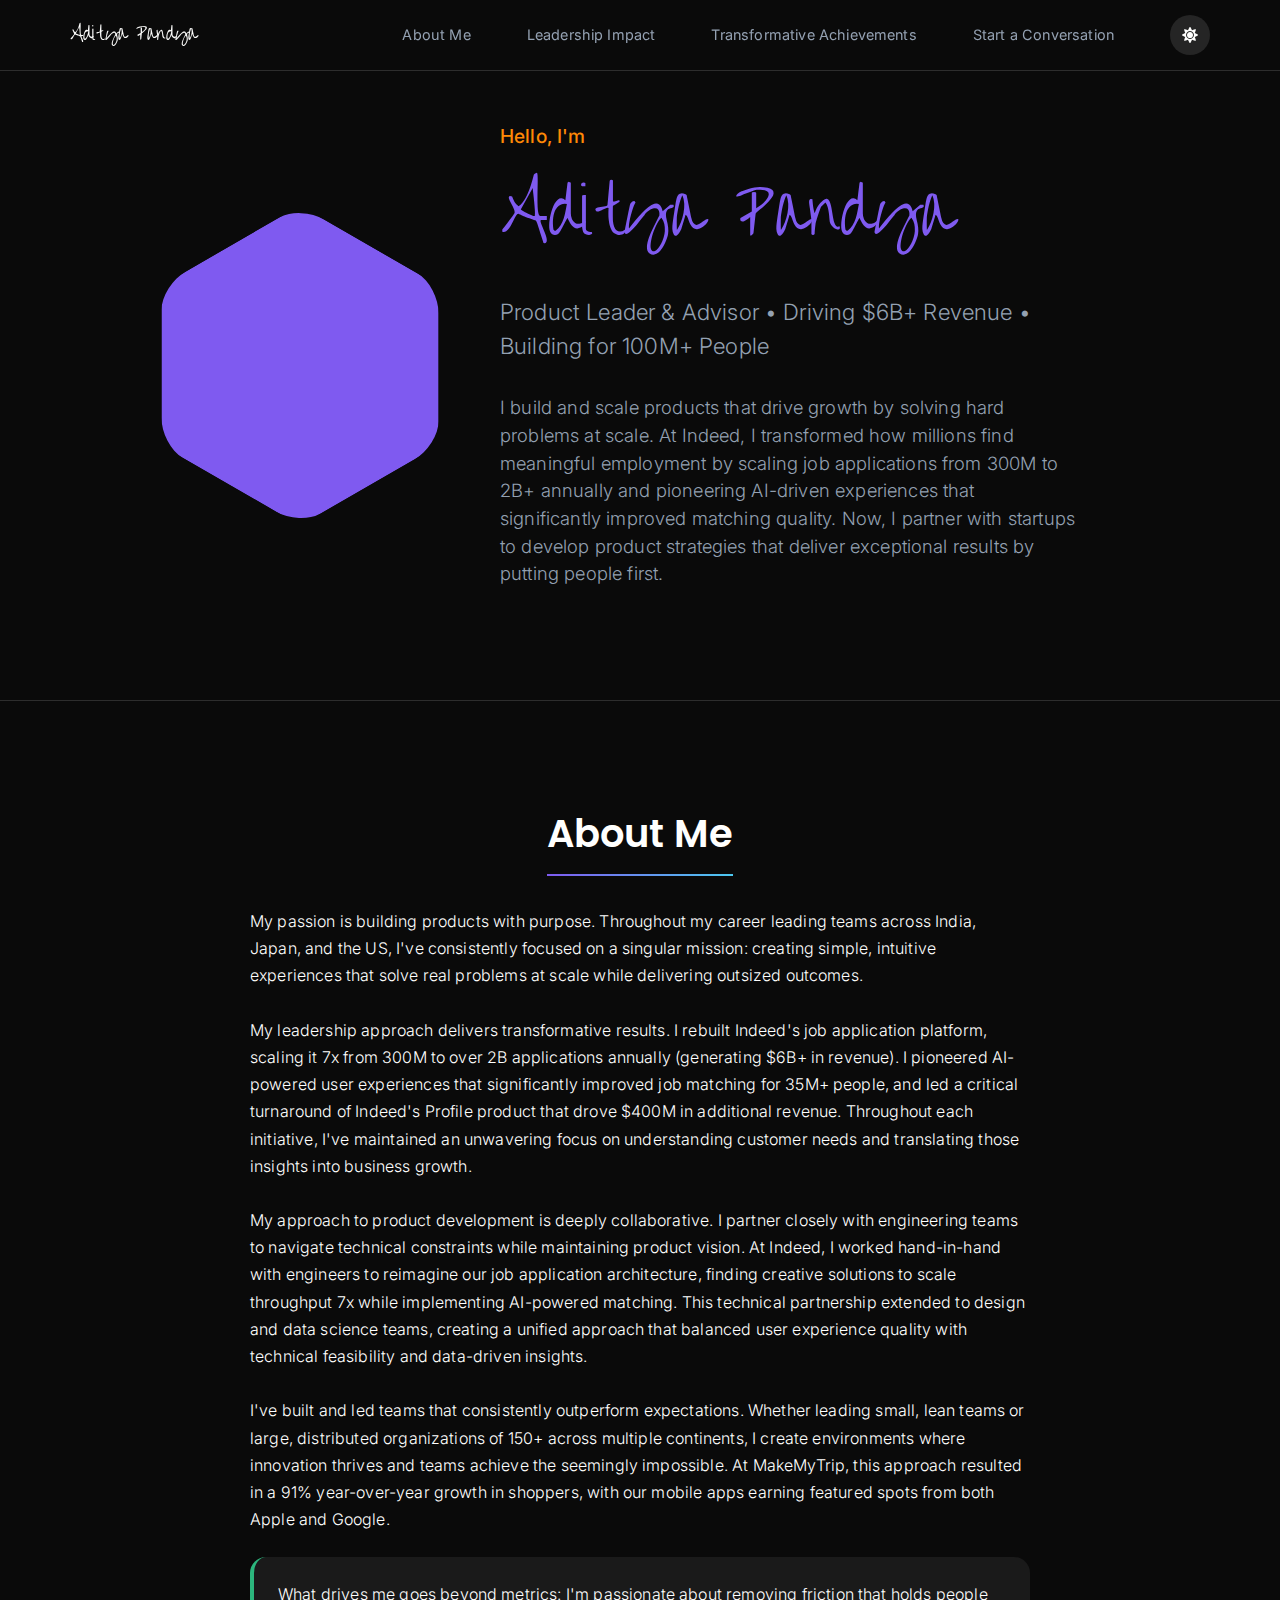
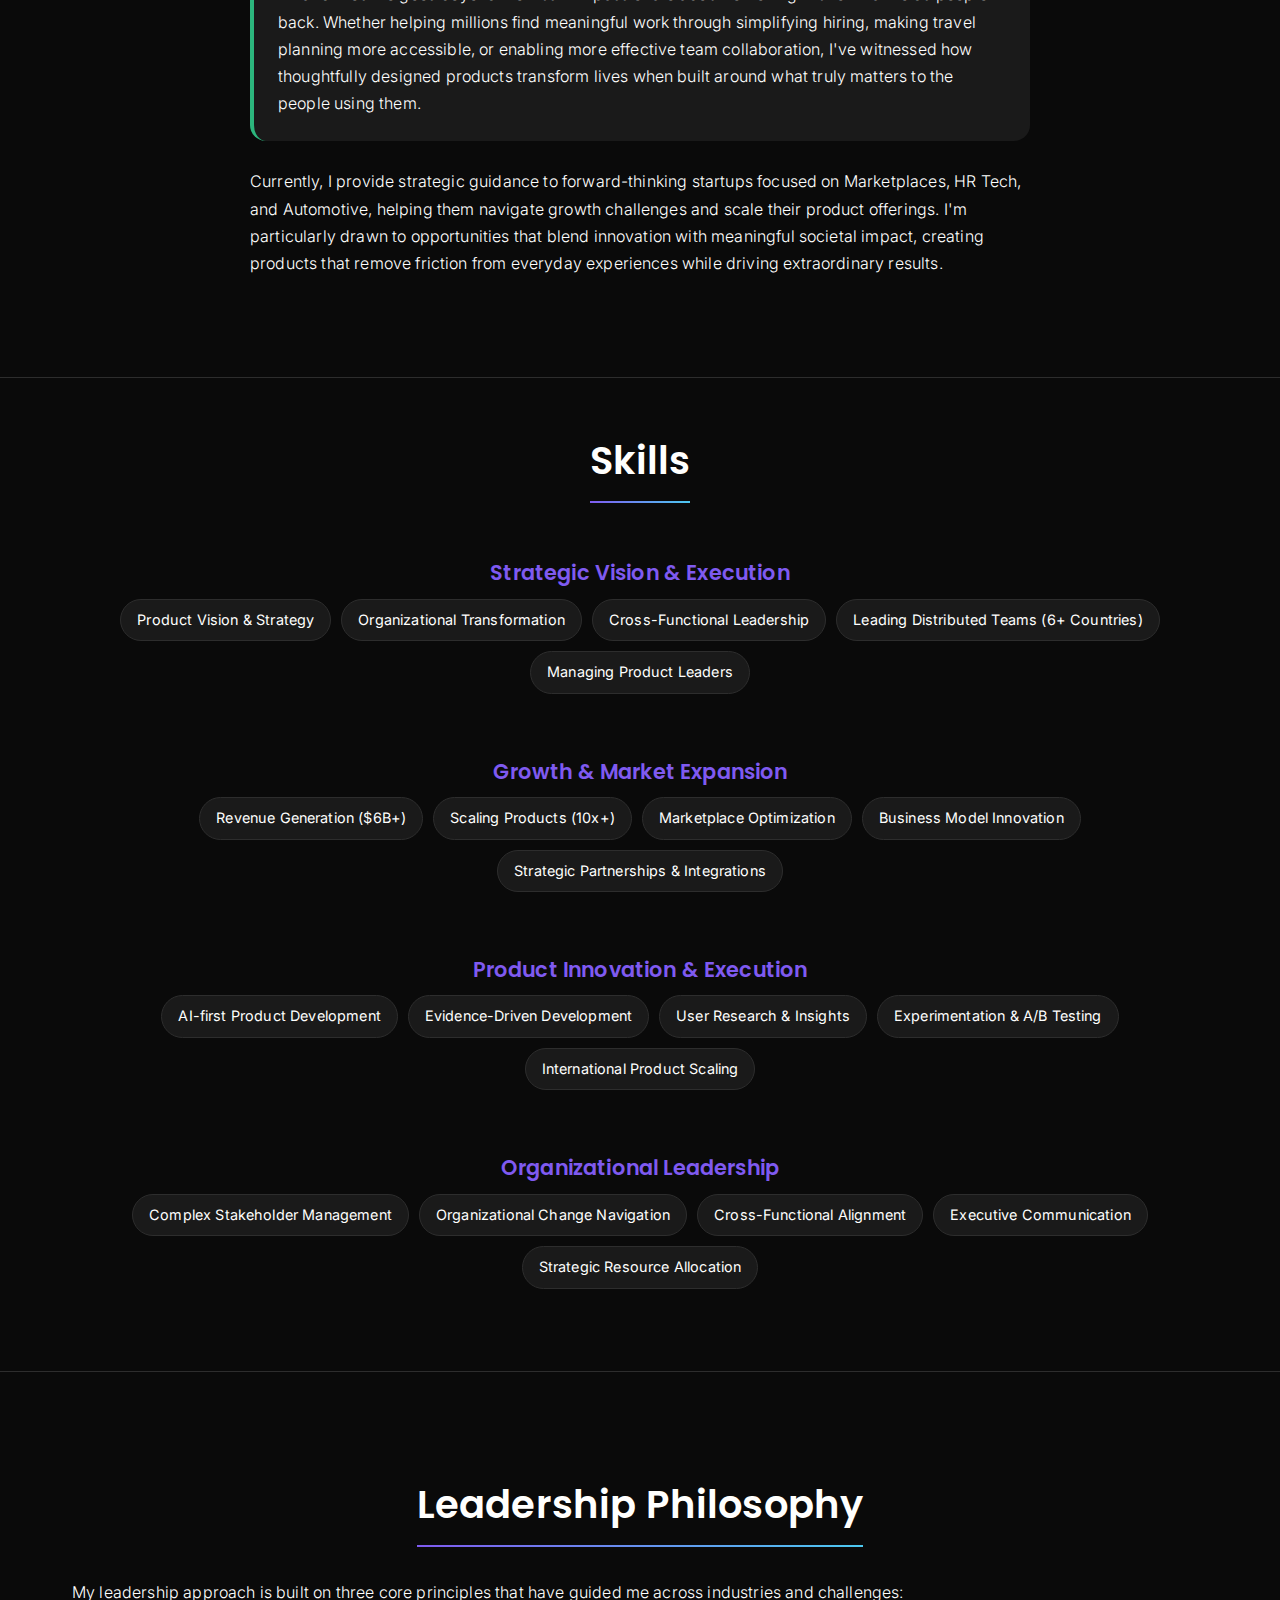
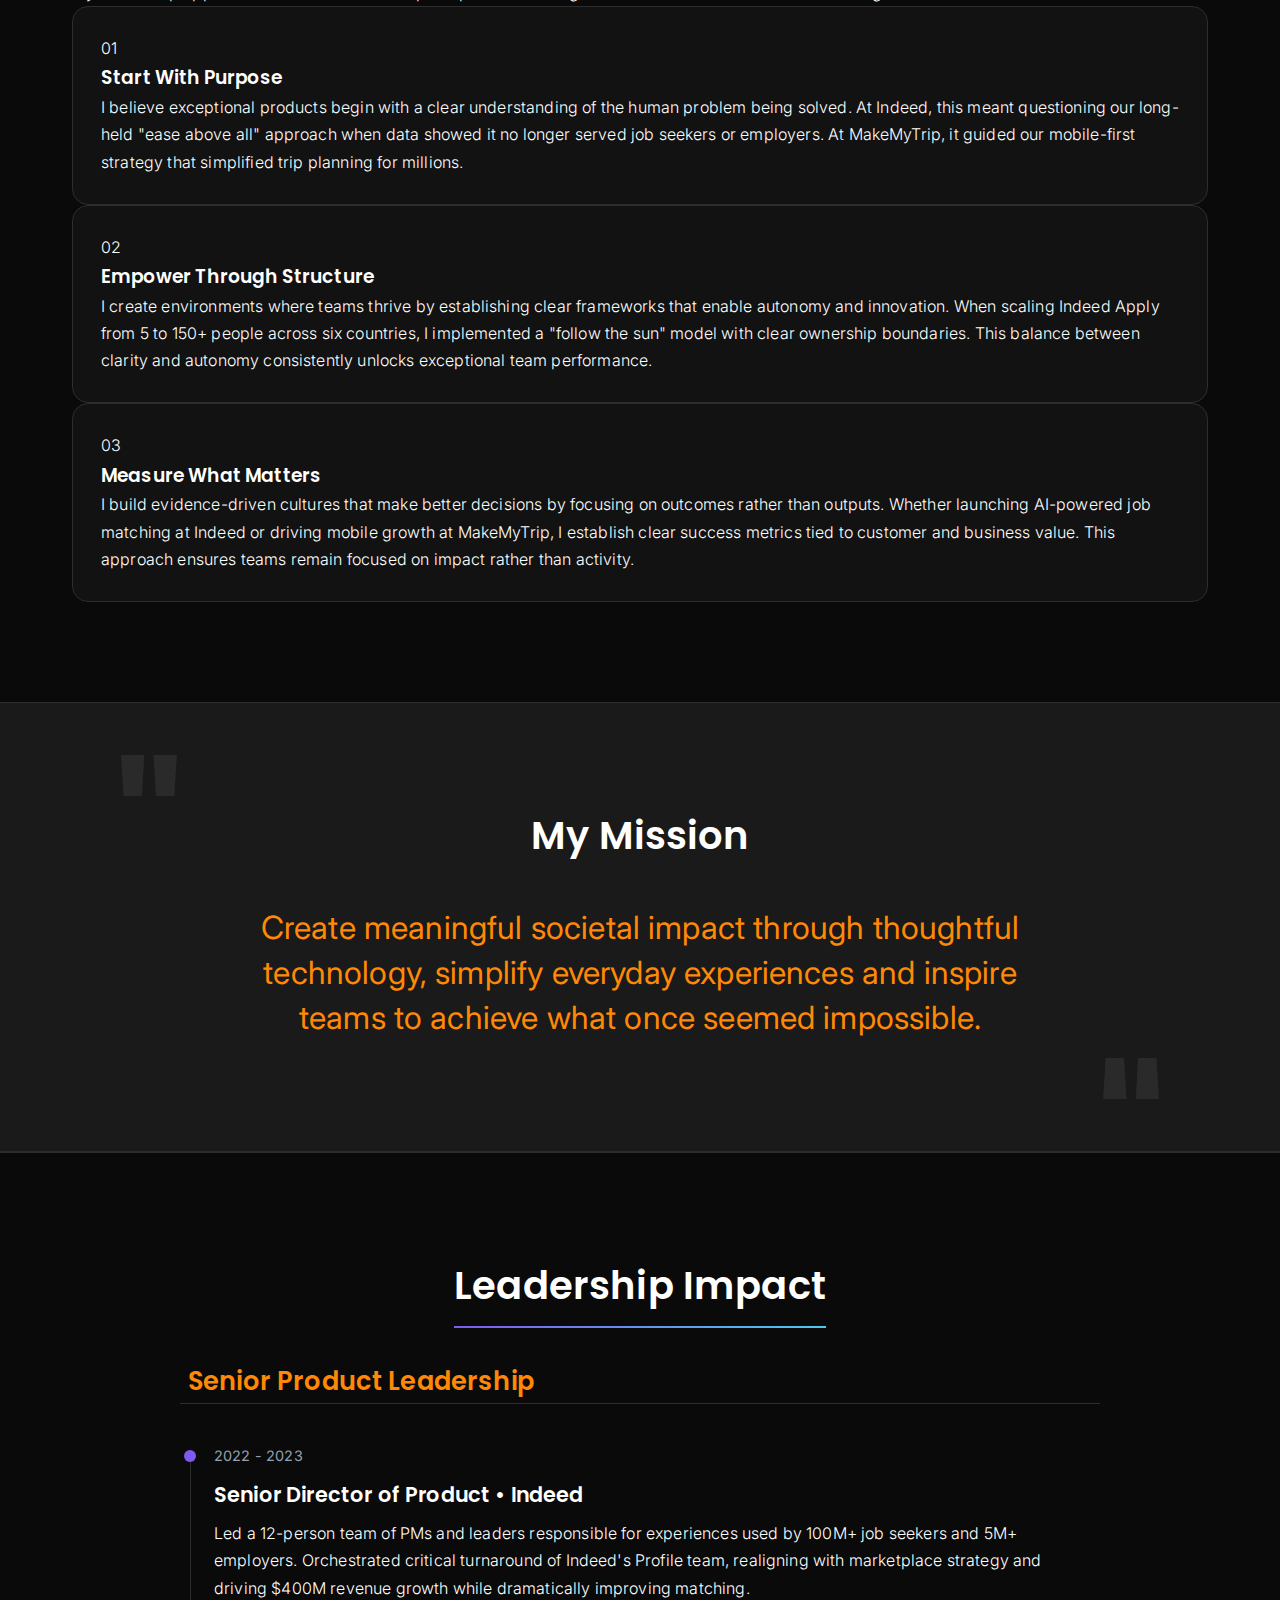
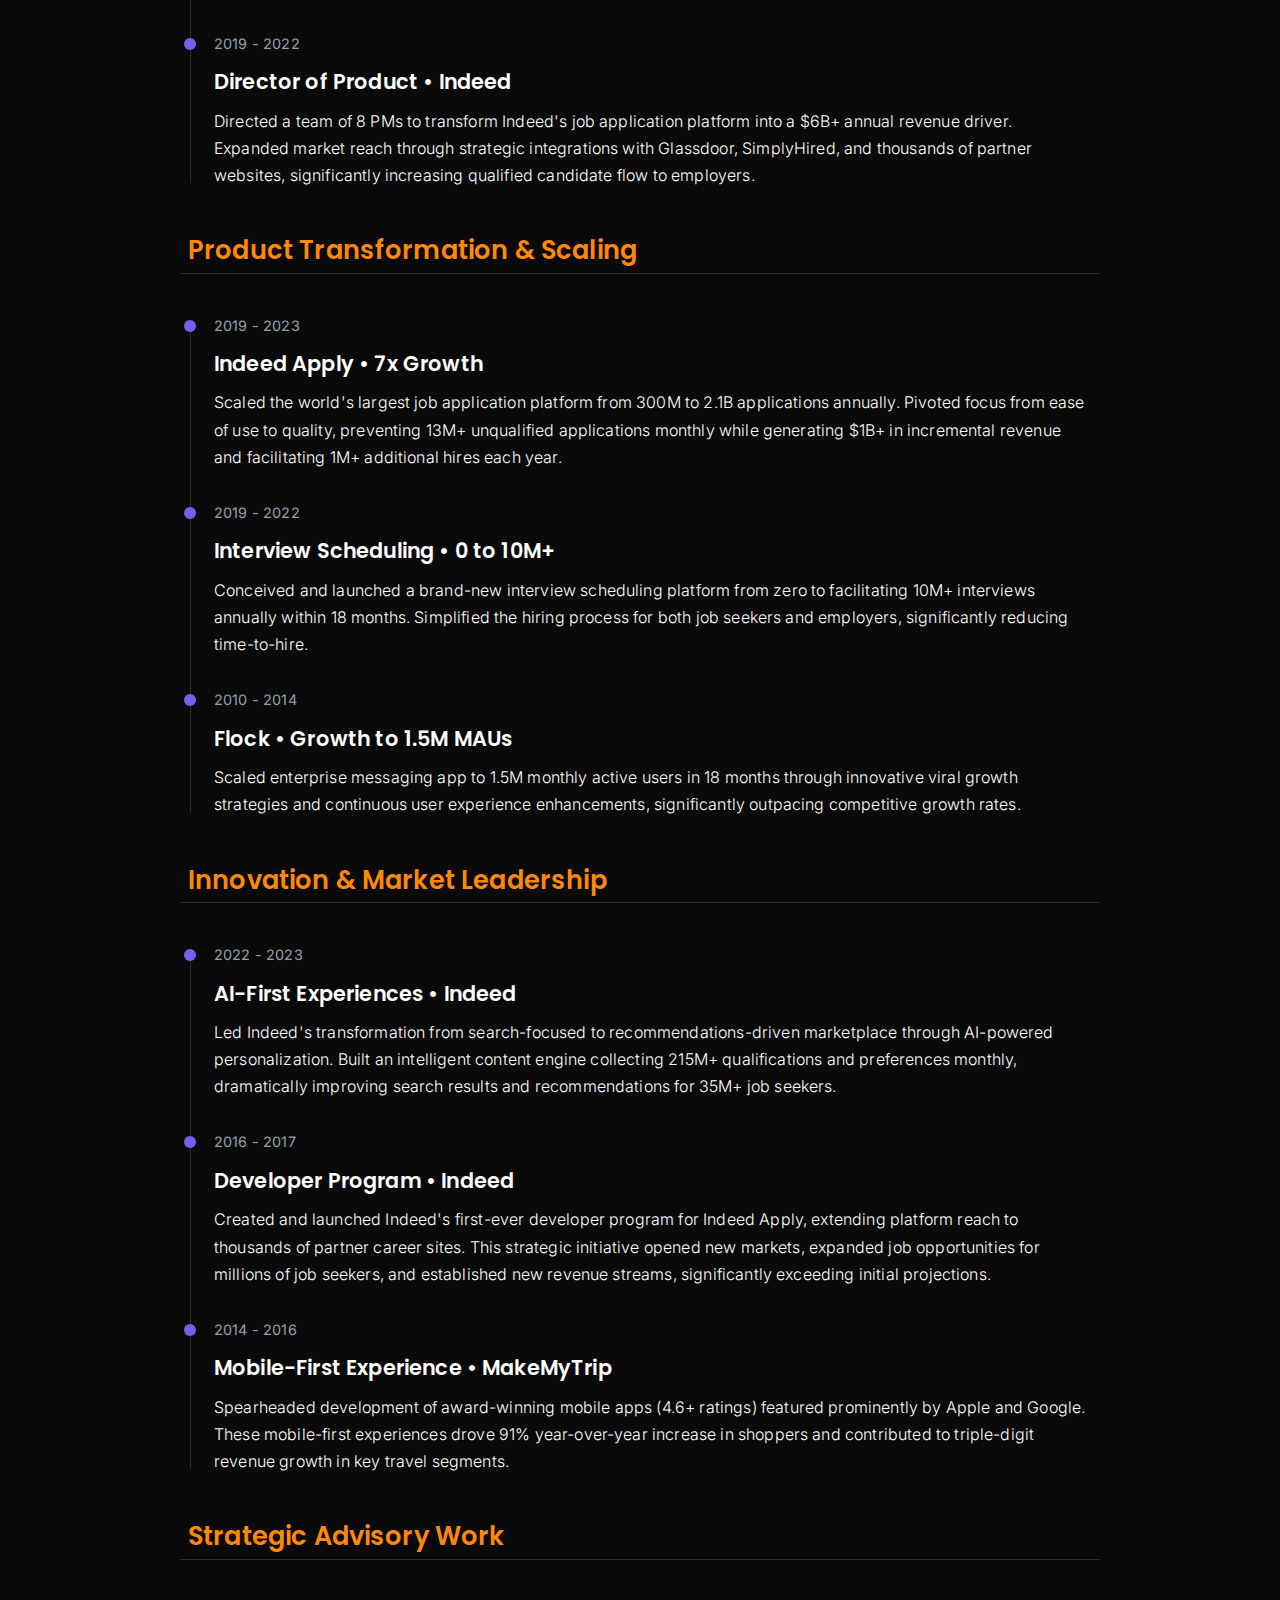
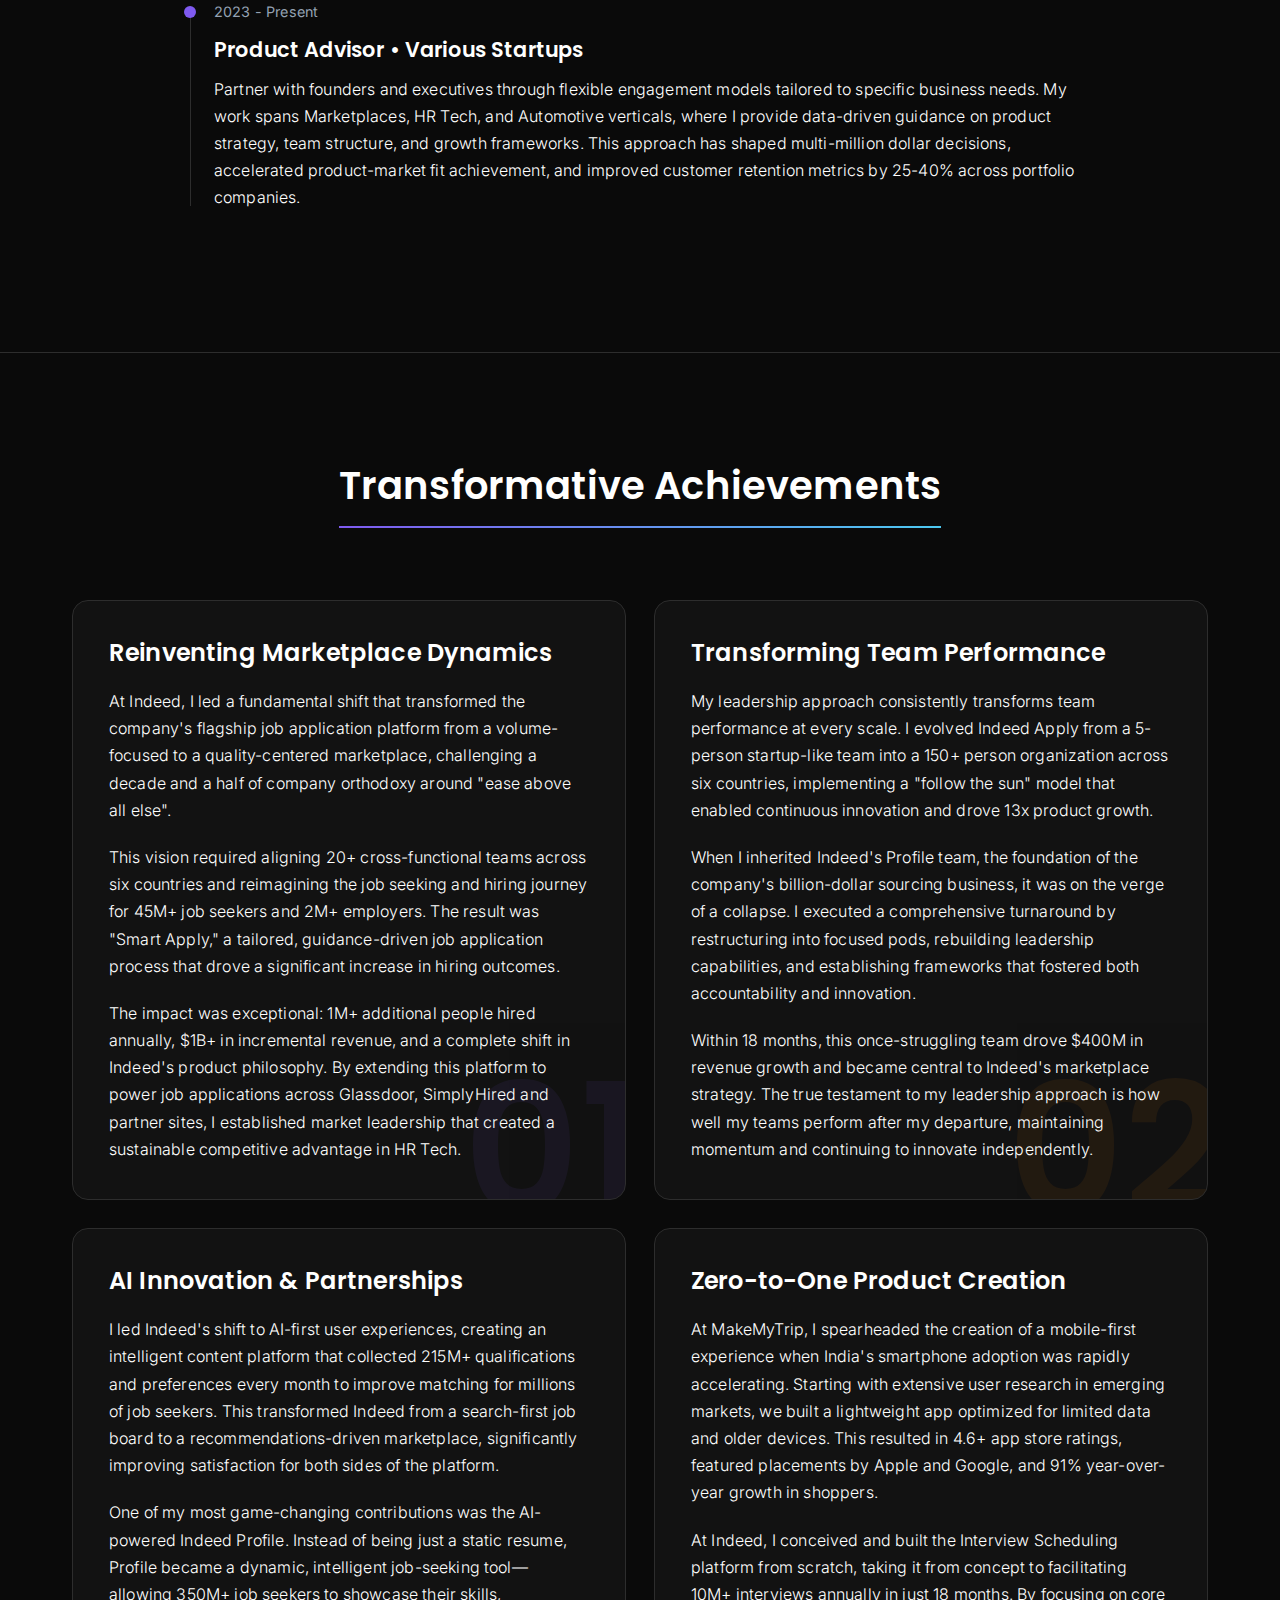
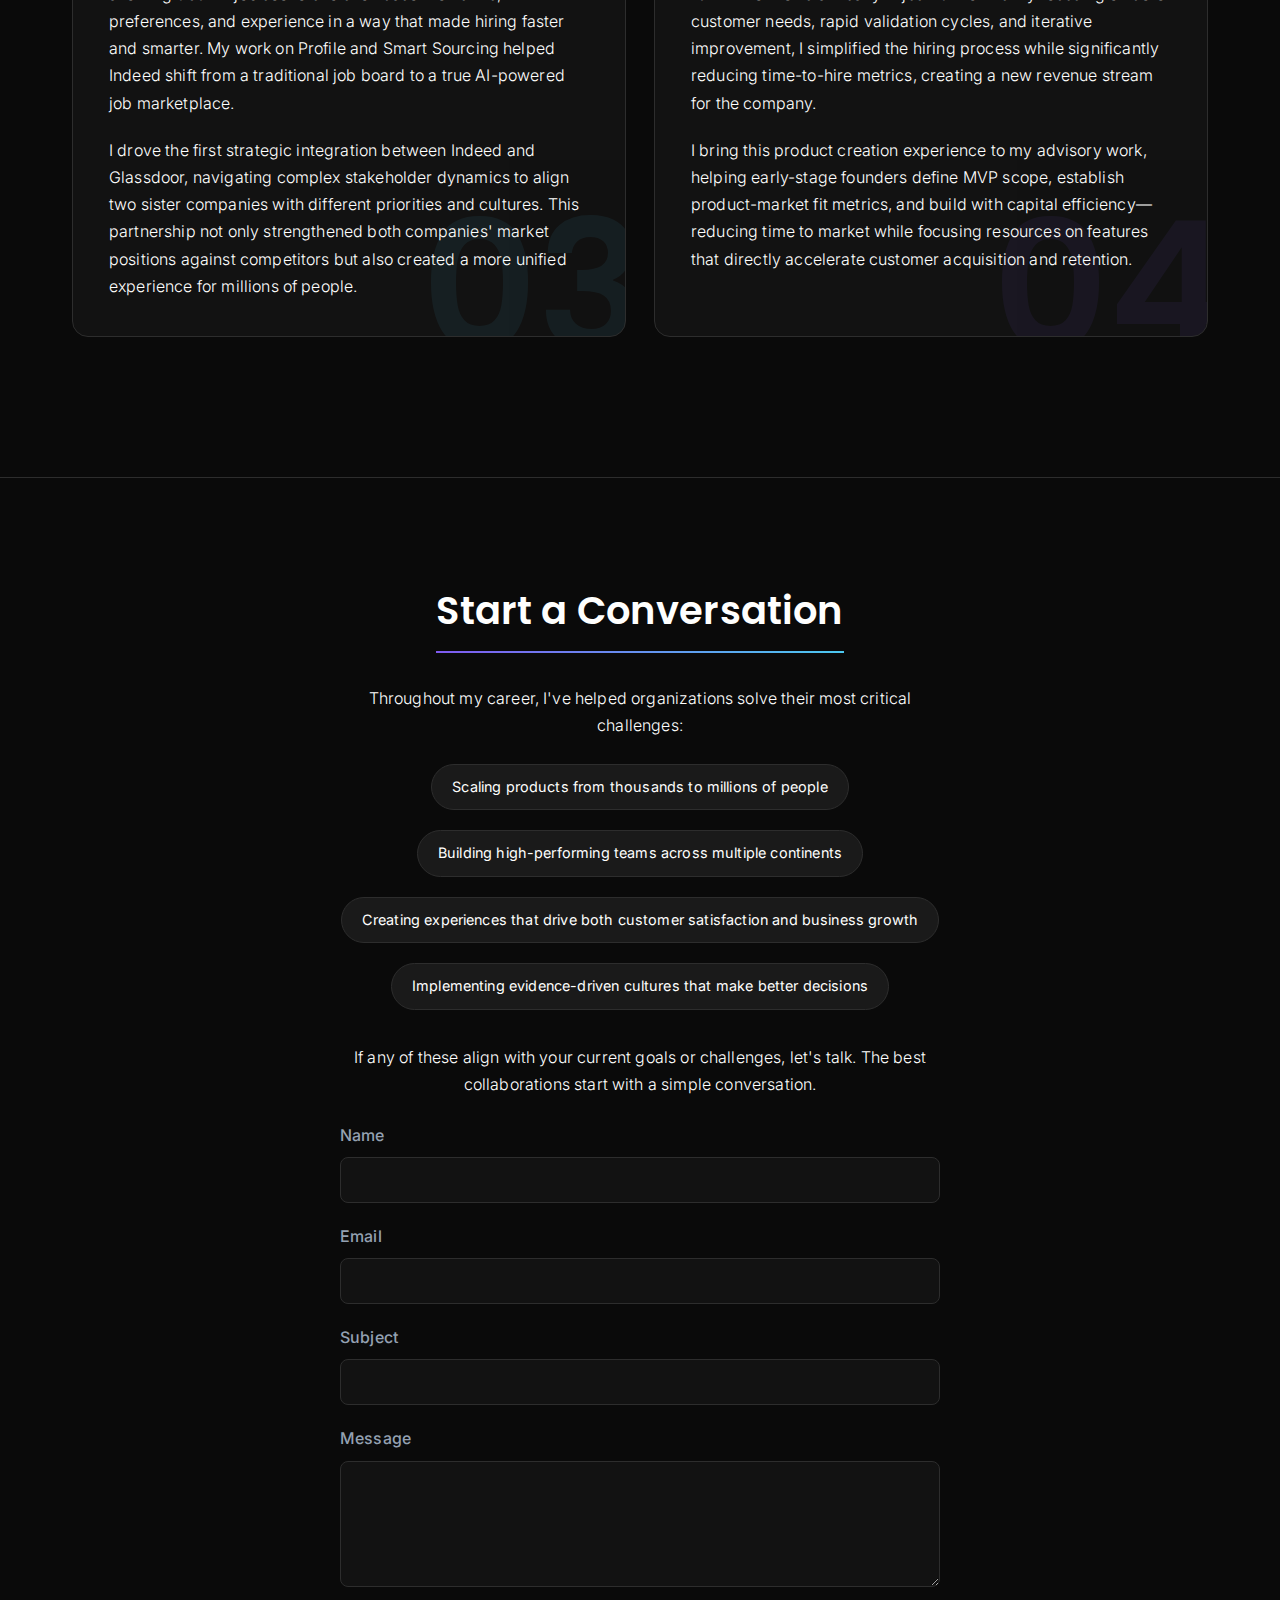
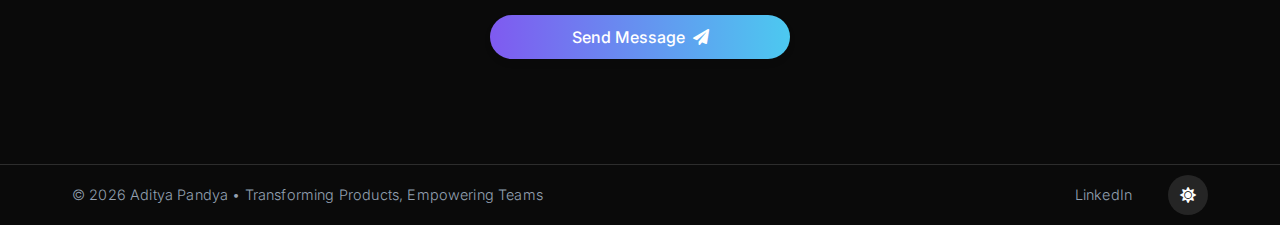
==== commit 48542c13: "Update index.html" ====
--- a/index.html
+++ b/index.html
@@ -172,36 +172,36 @@
   </div>
 </section>
 
-<section class="leadership-section">
+<section class="philosophy-section section">
   <div class="container">
     <div class="section-heading-container">
-      <h3 class="section-heading">Leadership Philosophy</h3>
+      <h2 class="section-heading">Leadership Philosophy</h2>
     </div>
     <div class="philosophy-content">
-      <p class="philosophy-intro">My leadership approach is built on three core principles that have guided me across industries and challenges:</p>
-      
-      <div class="philosophy-grid">
+      <p>My leadership approach is built on three core principles that have guided me across industries and challenges:</p>
+      
+      <div class="philosophy-cards">
         <div class="philosophy-card">
-          <div class="philosophy-icon"><i class="fas fa-compass"></i></div>
-          <h4 class="philosophy-title">Start With Purpose</h4>
-          <p>I believe exceptional products begin with a clear understanding of the human problem being solved. At Indeed, this meant questioning our long-held "ease above all" approach when data showed it no longer served job seekers or employers. At MakeMyTrip, it guided our mobile-first strategy that simplified trip planning for millions. With startups, I help teams find their north star metric that aligns business success with customer value.</p>
+          <div class="philosophy-number">01</div>
+          <h3>Start With Purpose</h3>
+          <p>I believe exceptional products begin with a clear understanding of the human problem being solved. At Indeed, this meant questioning our long-held "ease above all" approach when data showed it no longer served job seekers or employers. At MakeMyTrip, it guided our mobile-first strategy that simplified trip planning for millions.</p>
         </div>
         
         <div class="philosophy-card">
-          <div class="philosophy-icon"><i class="fas fa-users"></i></div>
-          <h4 class="philosophy-title">Empower Through Structure</h4>
-          <p>I create environments where teams thrive by establishing clear frameworks that enable autonomy and innovation. When scaling Indeed Apply from 5 to 150+ people across six countries, I implemented a "follow the sun" model with clear ownership boundaries. When turning around Indeed's Profile team, I restructured into focused pods with defined missions but significant execution freedom. This balance between clarity and autonomy consistently unlocks exceptional team performance.</p>
+          <div class="philosophy-number">02</div>
+          <h3>Empower Through Structure</h3>
+          <p>I create environments where teams thrive by establishing clear frameworks that enable autonomy and innovation. When scaling Indeed Apply from 5 to 150+ people across six countries, I implemented a "follow the sun" model with clear ownership boundaries. This balance between clarity and autonomy consistently unlocks exceptional team performance.</p>
         </div>
         
         <div class="philosophy-card">
-          <div class="philosophy-icon"><i class="fas fa-chart-line"></i></div>
-          <h4 class="philosophy-title">Measure What Matters</h4>
-          <p>I build evidence-driven cultures that make better decisions by focusing on outcomes rather than outputs. Whether launching AI-powered job matching at Indeed or driving mobile growth at MakeMyTrip, I establish clear success metrics tied to customer and business value. This approach ensures teams remain focused on impact rather than activity, and has consistently delivered exceptional results across different products, companies, and industries.</p>
+          <div class="philosophy-number">03</div>
+          <h3>Measure What Matters</h3>
+          <p>I build evidence-driven cultures that make better decisions by focusing on outcomes rather than outputs. Whether launching AI-powered job matching at Indeed or driving mobile growth at MakeMyTrip, I establish clear success metrics tied to customer and business value. This approach ensures teams remain focused on impact rather than activity.</p>
         </div>
       </div>
     </div>
   </div>
-</section>  
+</section> 
 
   <section class="accent-section">
     <div class="container">
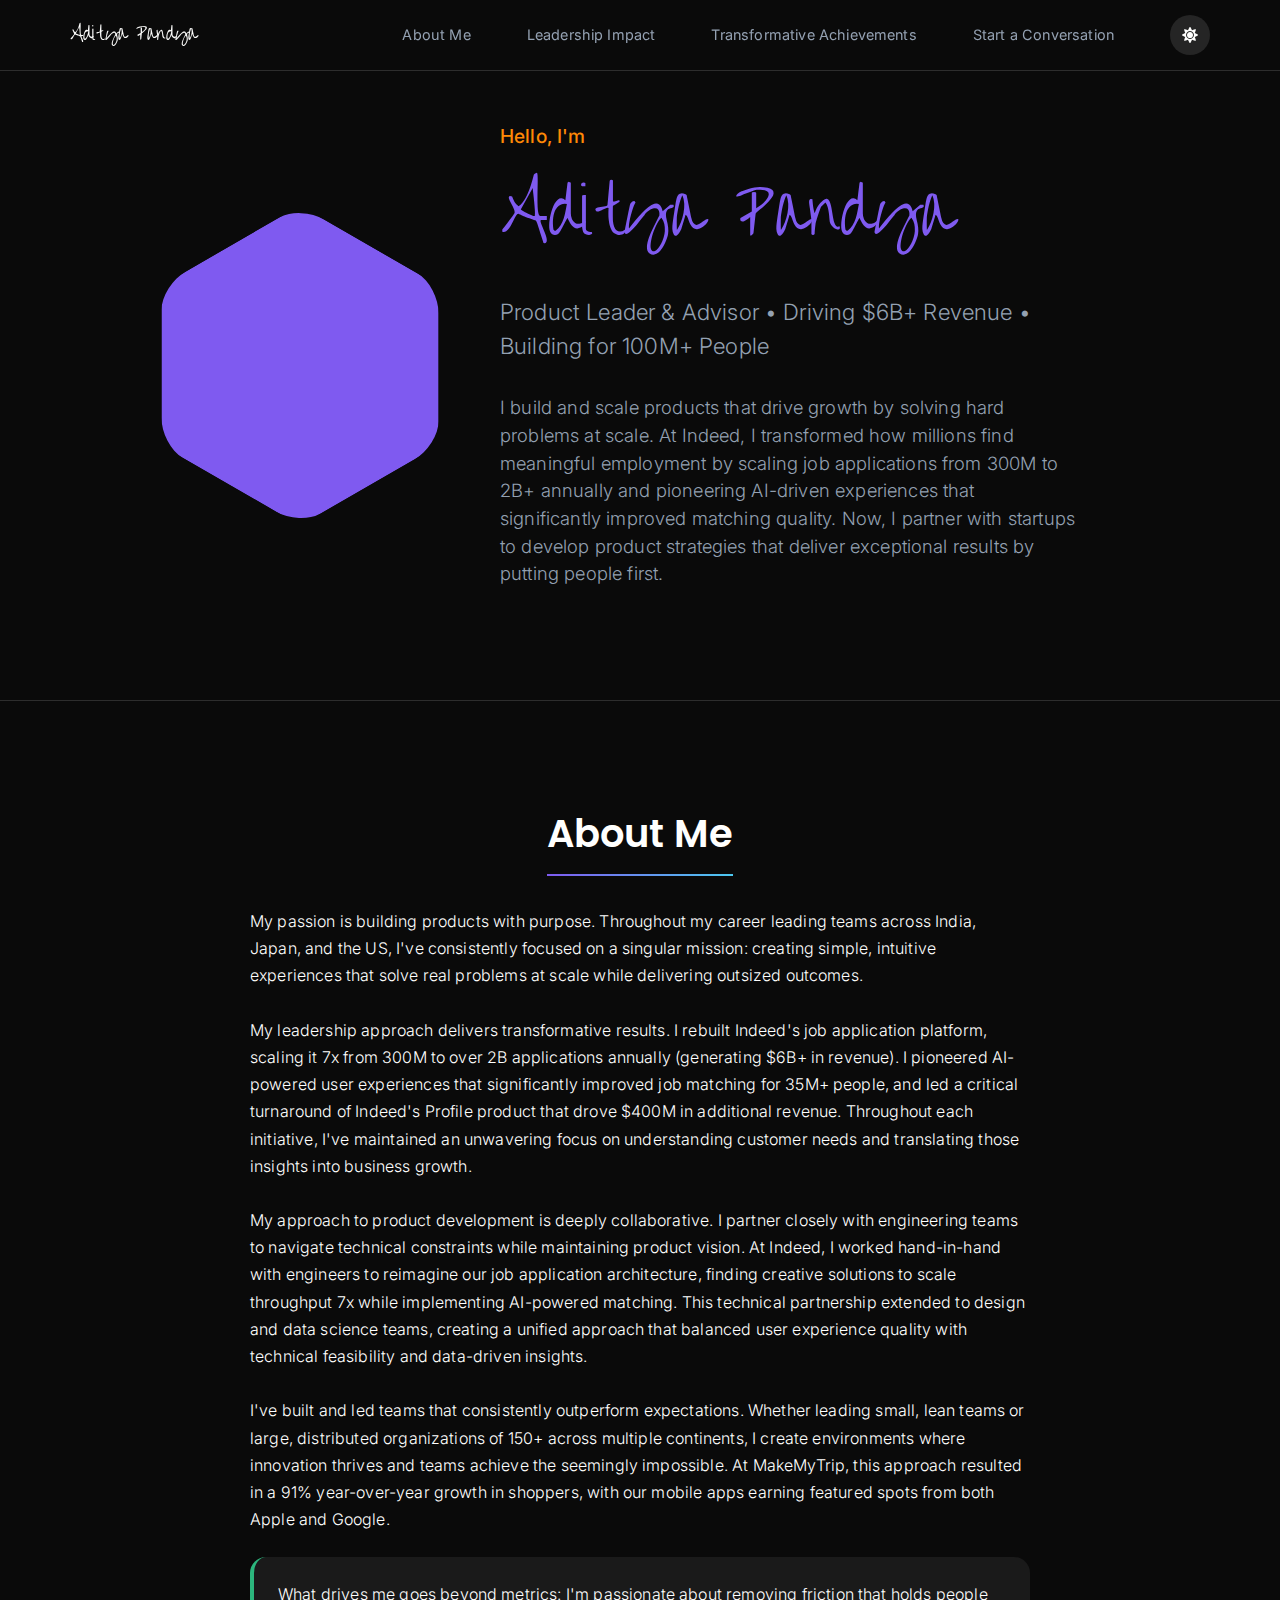
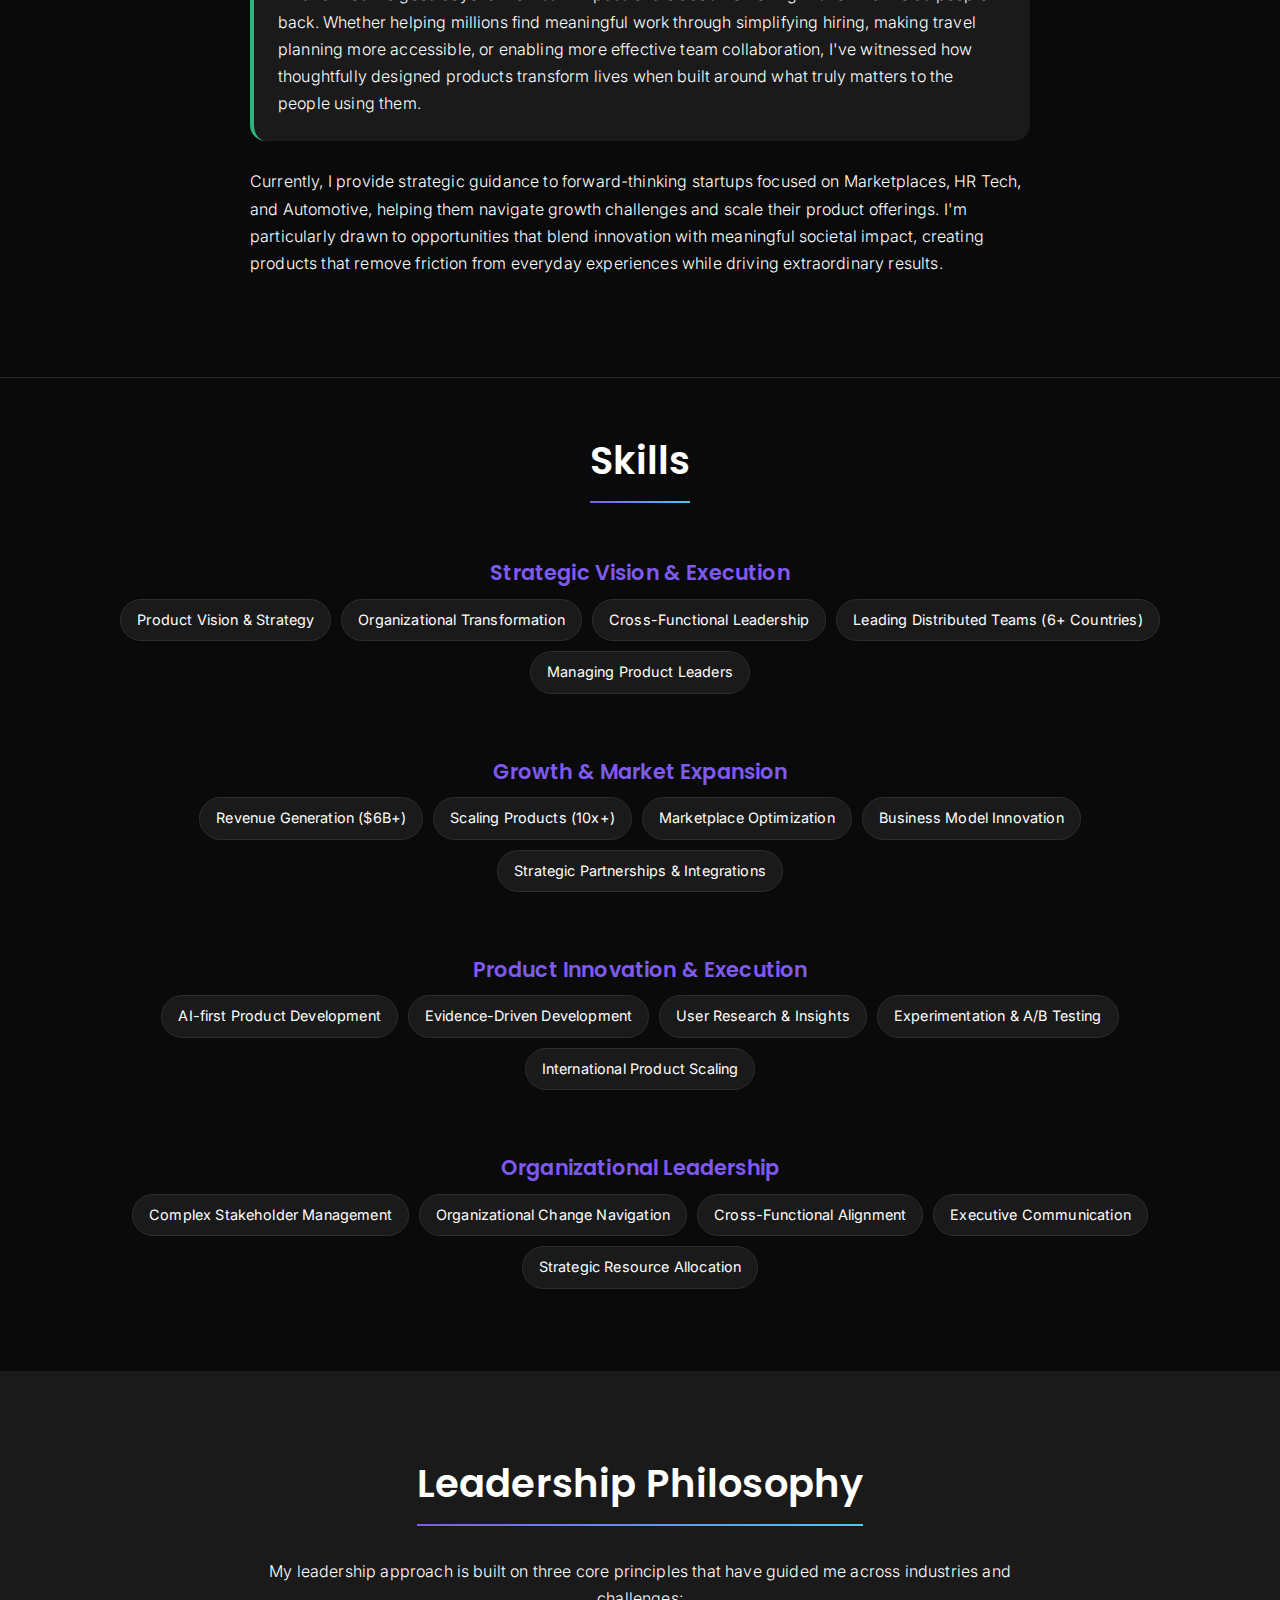
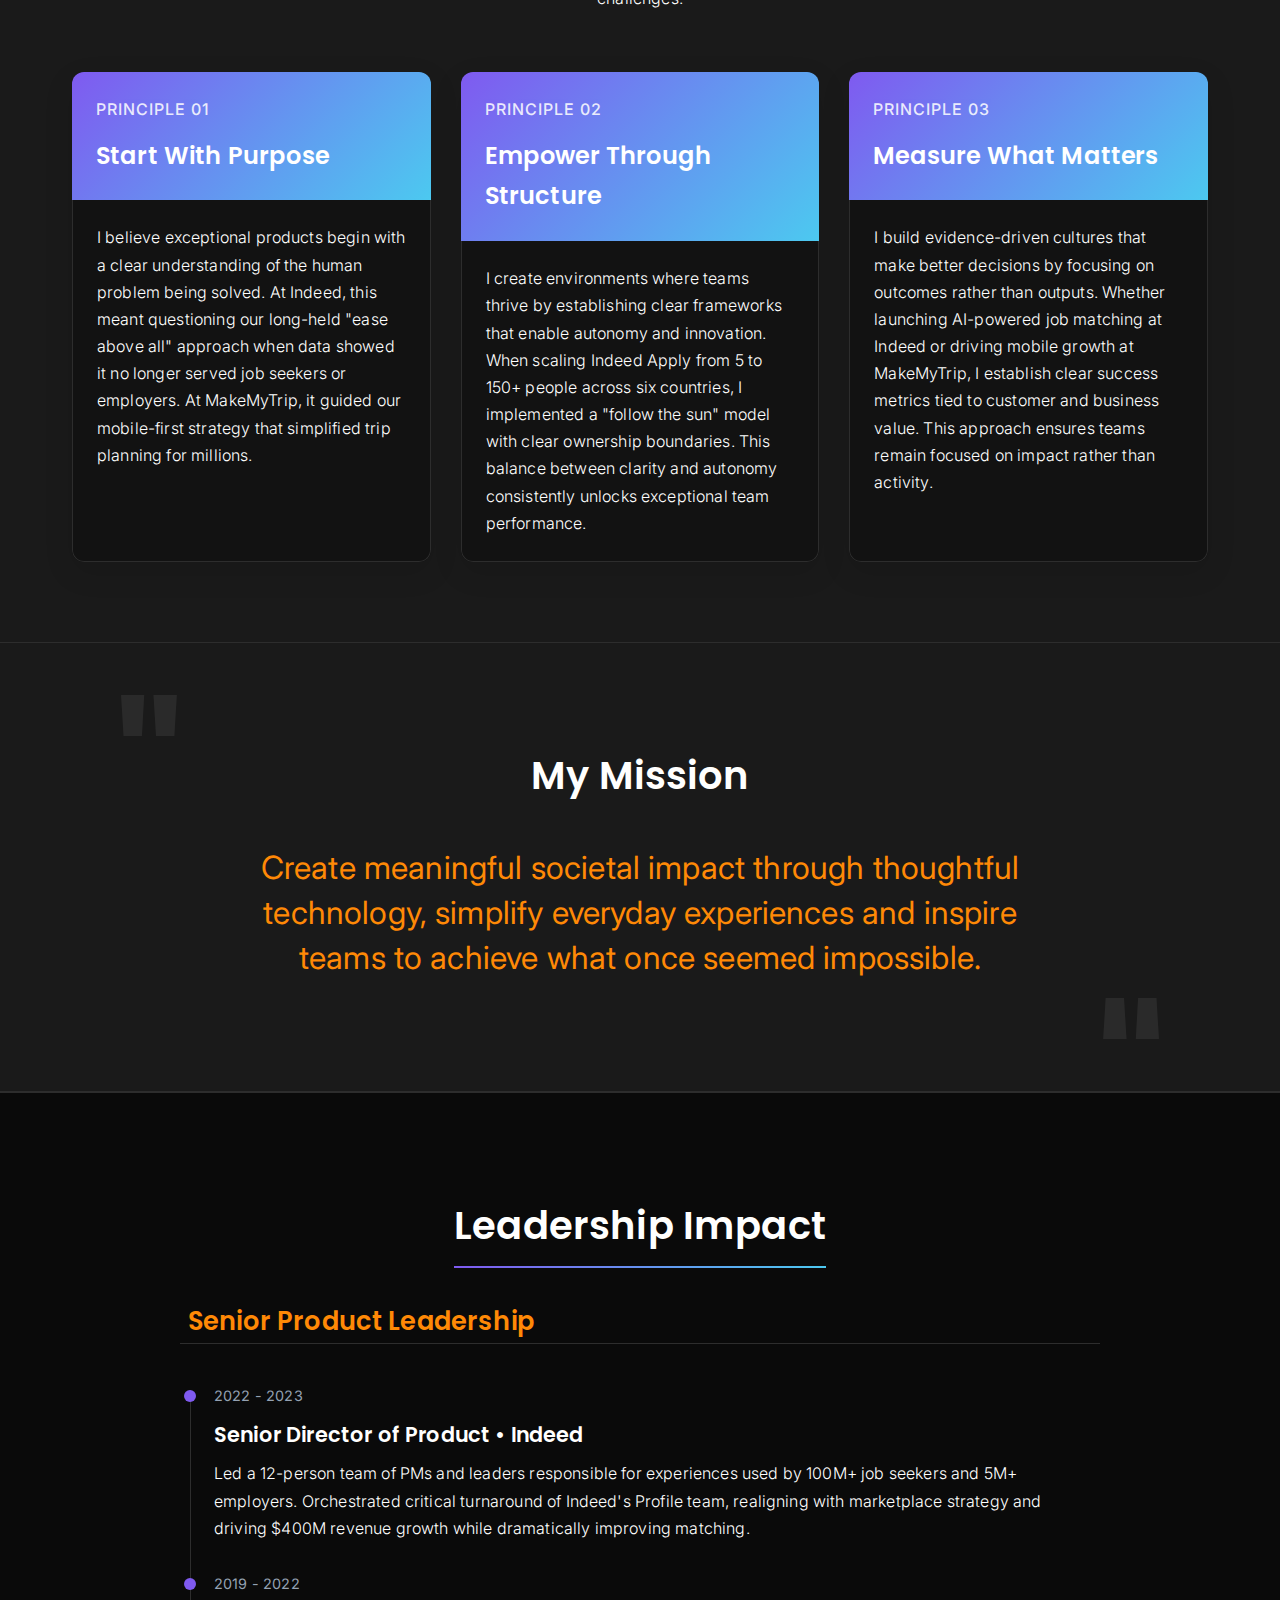
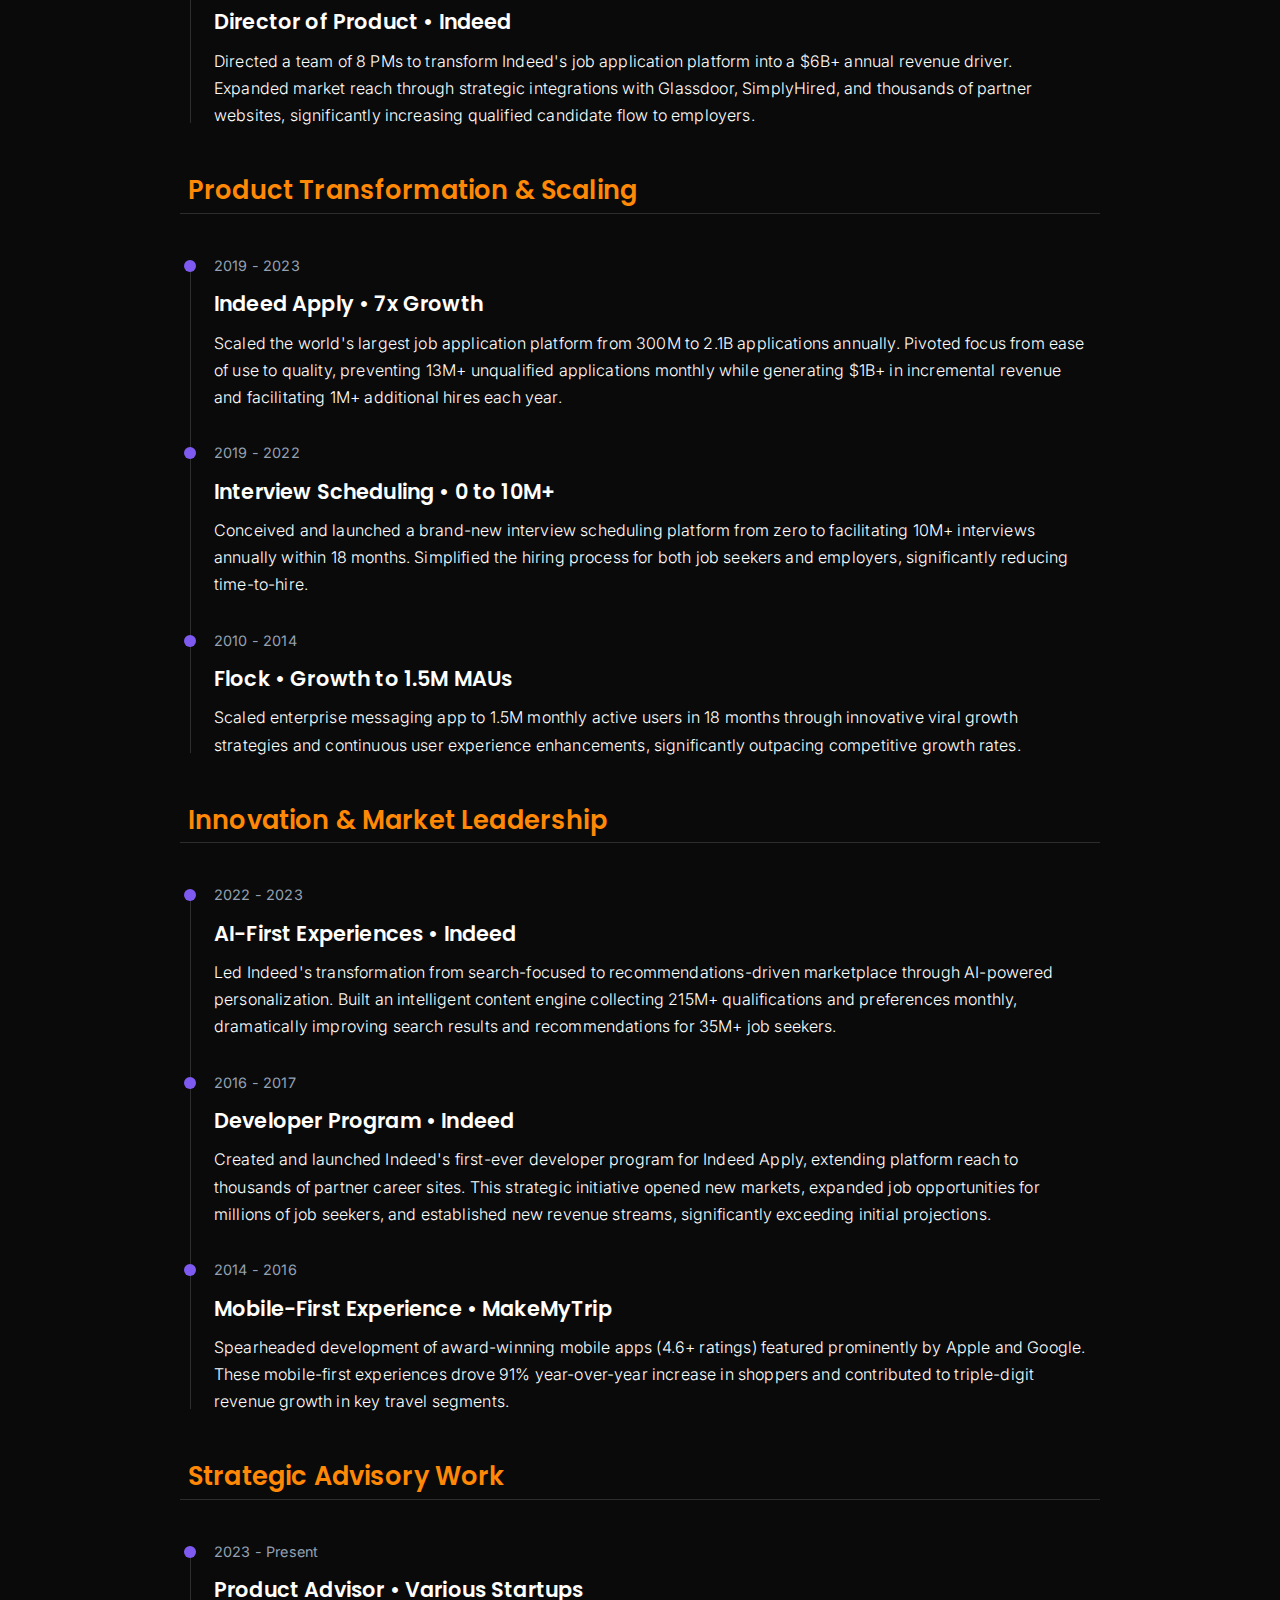
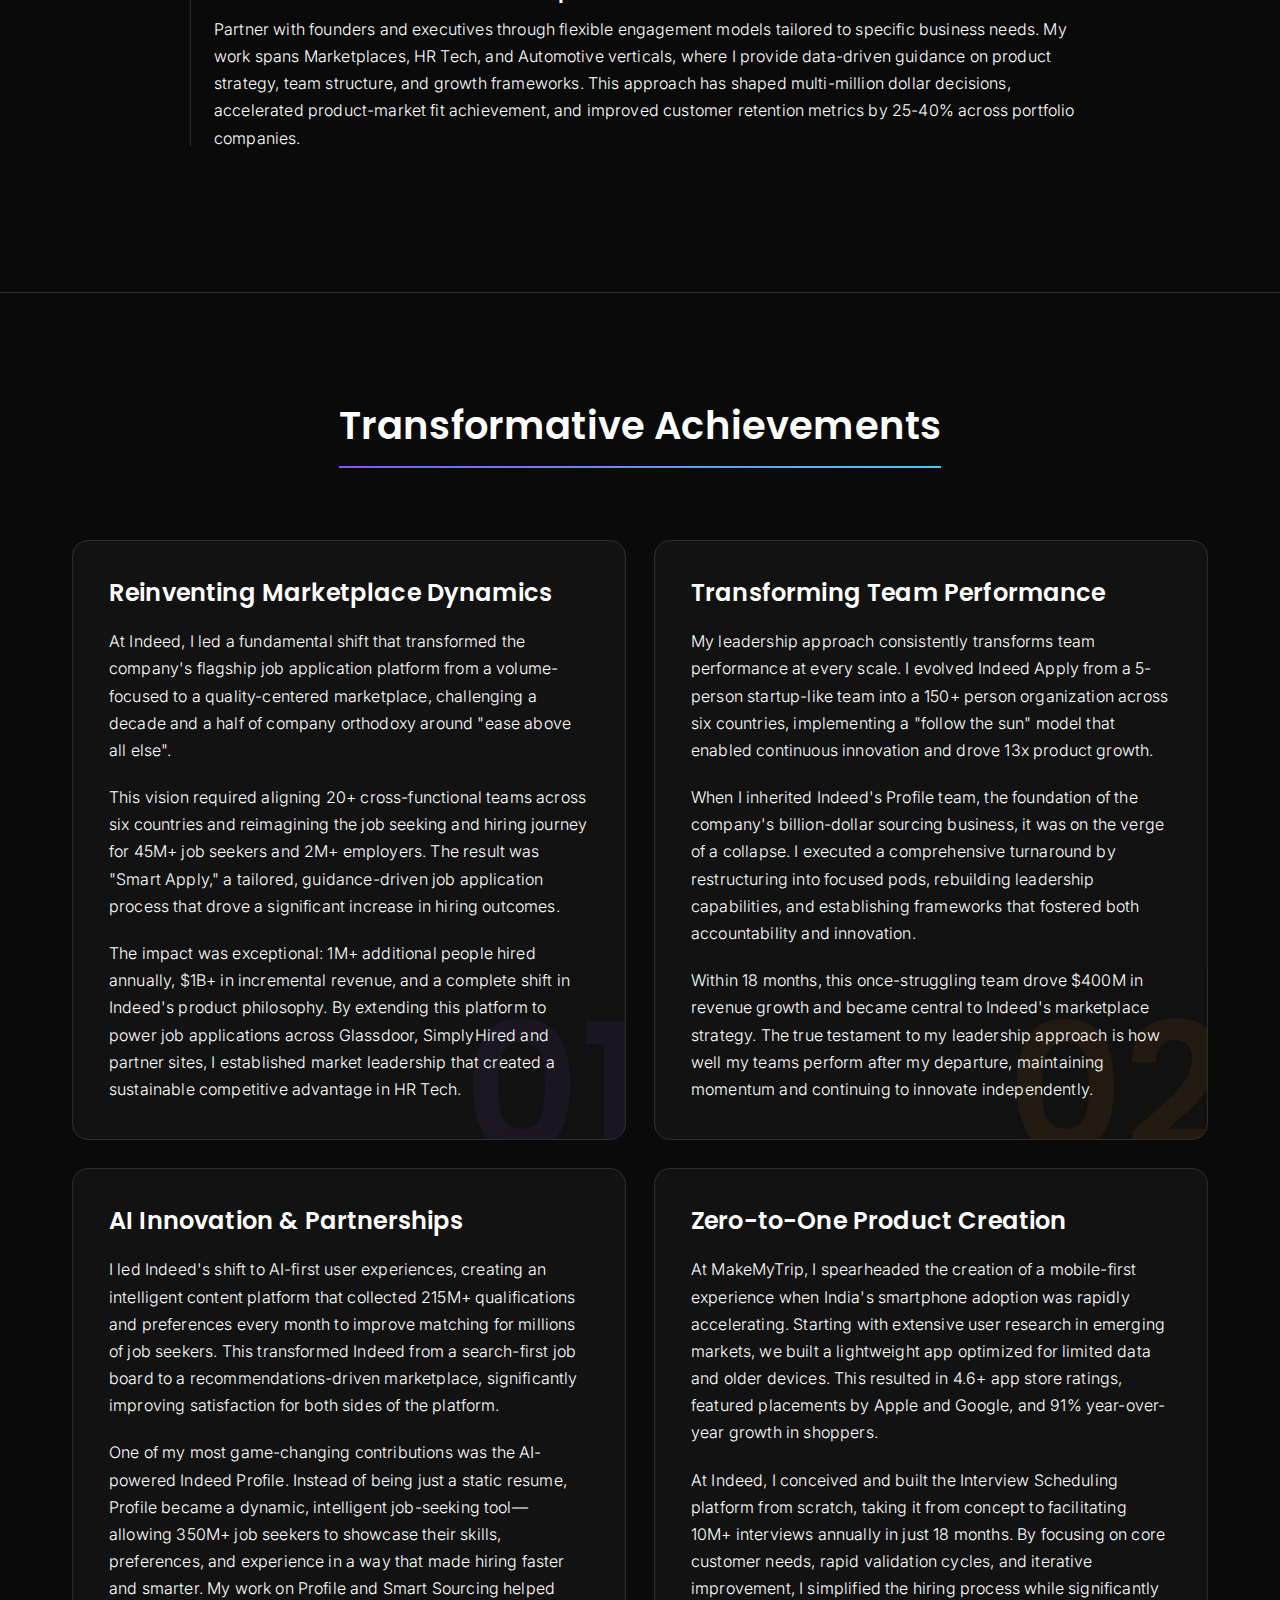
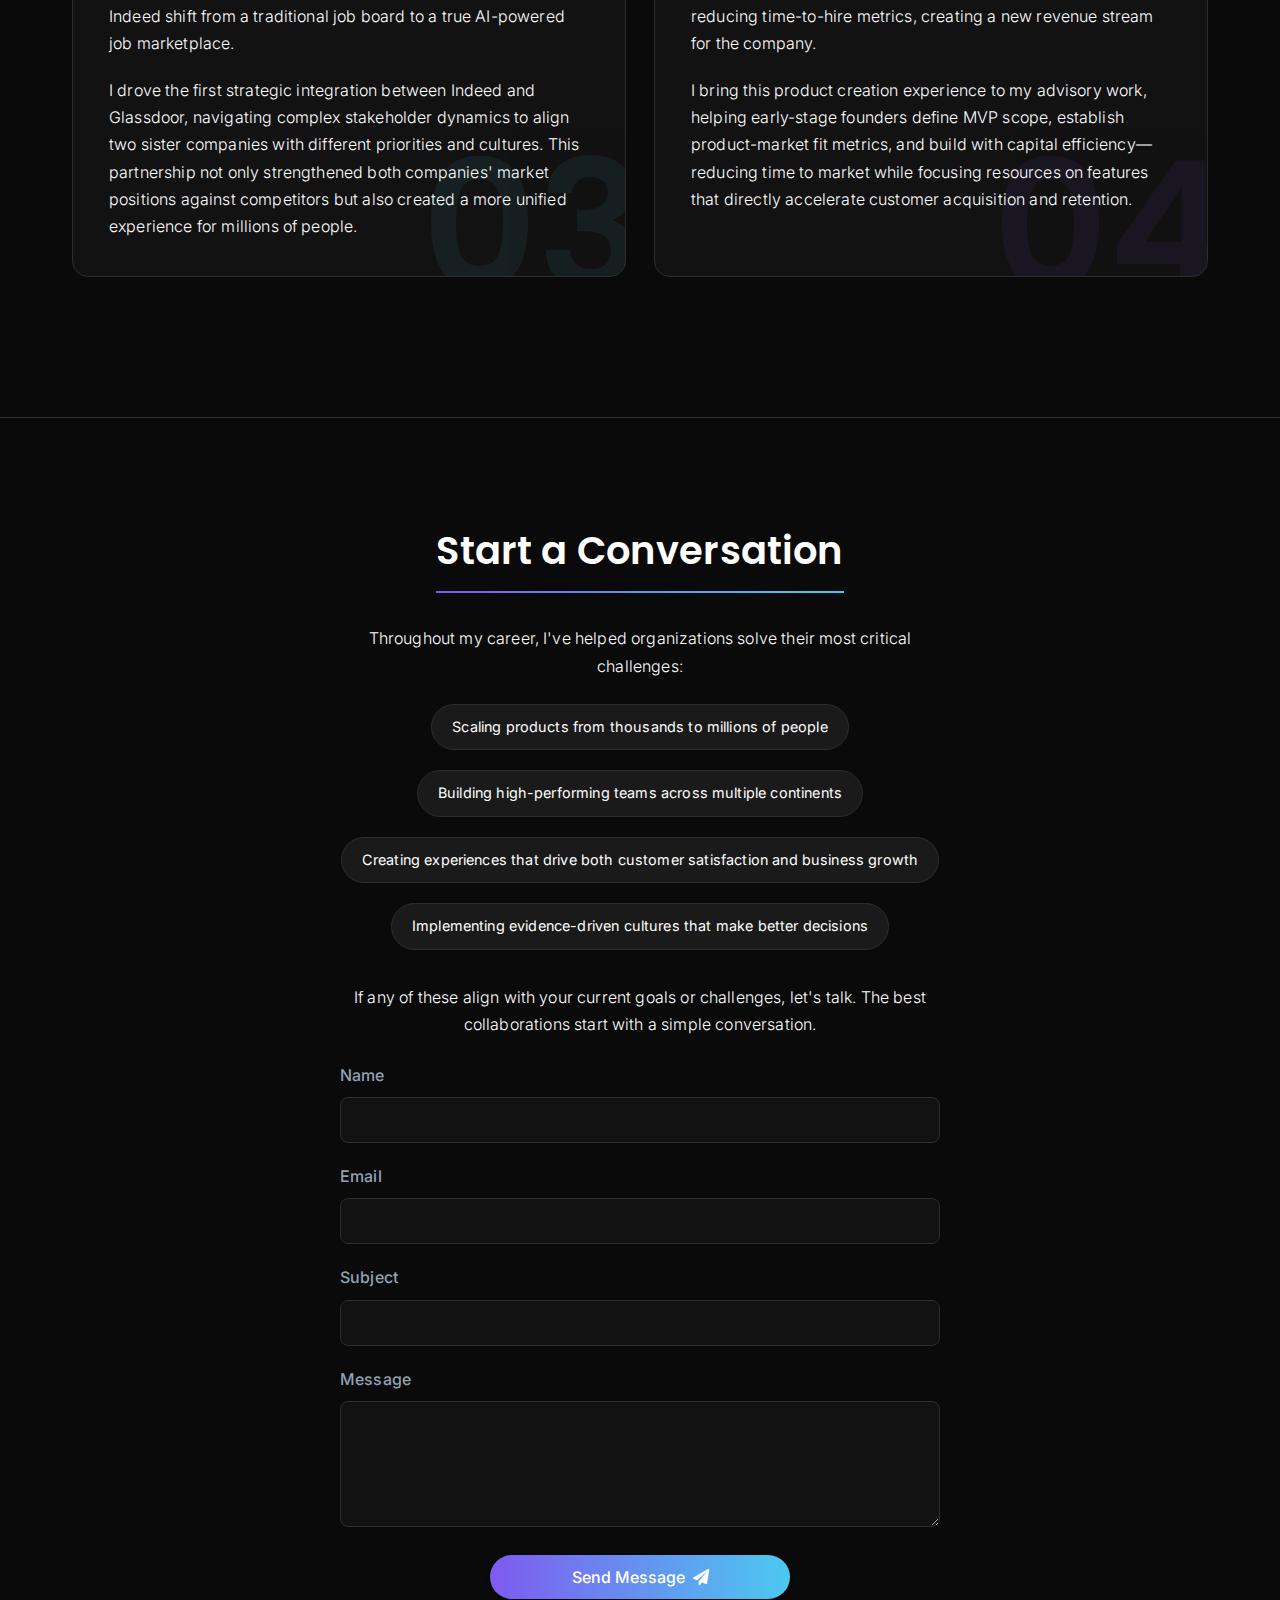
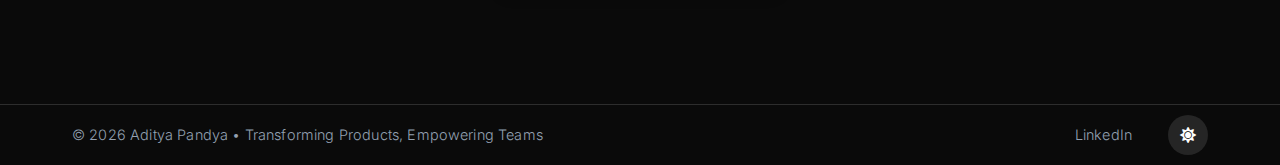
==== commit 7ea479a1: "Update index.html" ====
--- a/index.html
+++ b/index.html
@@ -172,30 +172,43 @@
   </div>
 </section>
 
-<section class="philosophy-section section">
+<section class="philosophy-section">
   <div class="container">
     <div class="section-heading-container">
       <h2 class="section-heading">Leadership Philosophy</h2>
     </div>
-    <div class="philosophy-content">
+    
+    <div class="philosophy-intro">
       <p>My leadership approach is built on three core principles that have guided me across industries and challenges:</p>
-      
-      <div class="philosophy-cards">
-        <div class="philosophy-card">
-          <div class="philosophy-number">01</div>
+    </div>
+    
+    <div class="philosophy-cards">
+      <div class="philosophy-card">
+        <div class="philosophy-card-header">
+          <div class="philosophy-number">Principle 01</div>
           <h3>Start With Purpose</h3>
+        </div>
+        <div class="philosophy-card-body">
           <p>I believe exceptional products begin with a clear understanding of the human problem being solved. At Indeed, this meant questioning our long-held "ease above all" approach when data showed it no longer served job seekers or employers. At MakeMyTrip, it guided our mobile-first strategy that simplified trip planning for millions.</p>
         </div>
-        
-        <div class="philosophy-card">
-          <div class="philosophy-number">02</div>
+      </div>
+      
+      <div class="philosophy-card">
+        <div class="philosophy-card-header">
+          <div class="philosophy-number">Principle 02</div>
           <h3>Empower Through Structure</h3>
+        </div>
+        <div class="philosophy-card-body">
           <p>I create environments where teams thrive by establishing clear frameworks that enable autonomy and innovation. When scaling Indeed Apply from 5 to 150+ people across six countries, I implemented a "follow the sun" model with clear ownership boundaries. This balance between clarity and autonomy consistently unlocks exceptional team performance.</p>
         </div>
-        
-        <div class="philosophy-card">
-          <div class="philosophy-number">03</div>
+      </div>
+      
+      <div class="philosophy-card">
+        <div class="philosophy-card-header">
+          <div class="philosophy-number">Principle 03</div>
           <h3>Measure What Matters</h3>
+        </div>
+        <div class="philosophy-card-body">
           <p>I build evidence-driven cultures that make better decisions by focusing on outcomes rather than outputs. Whether launching AI-powered job matching at Indeed or driving mobile growth at MakeMyTrip, I establish clear success metrics tied to customer and business value. This approach ensures teams remain focused on impact rather than activity.</p>
         </div>
       </div>
--- a/assets/css/styles.css
+++ b/assets/css/styles.css
@@ -1647,111 +1647,84 @@
    16. Leadership Philosophy
    ========================================================================== */
 
-/* Leadership Philosophy Section */
-.leadership-section {
-  padding: 50px 0;
-  border-top: 1px solid var(--border);
-  background-color: var(--bg-dark);
-  transition: background-color 0.3s ease;
+/* Leadership Philosophy - Completely Redesigned */
+.philosophy-section {
+  padding: 80px 0;
+  background-color: var(--bg-alternate);
+  position: relative;
 }
 
 .philosophy-intro {
   text-align: center;
-  max-width: 780px;
-  margin: 0 auto 40px;
-  font-size: 1.1rem;
-  color: var(--text-muted);
-}
-
-.philosophy-grid {
+  max-width: 800px;
+  margin: 0 auto 60px;
+  position: relative;
+  z-index: 2;
+}
+
+.philosophy-cards {
   display: grid;
-  grid-template-columns: repeat(auto-fill, minmax(300px, 1fr));
-  gap: 28px;
-  margin: 20px 0;
+  grid-template-columns: repeat(3, 1fr);
+  gap: 30px;
+  position: relative;
+  z-index: 2;
 }
 
 .philosophy-card {
   background-color: var(--bg-card);
-  border-radius: 16px;
-  padding: 28px;
+  border-radius: 12px;
+  overflow: hidden;
+  box-shadow: 0 10px 30px rgba(0, 0, 0, 0.1);
   transition: all 0.3s ease;
+  position: relative;
+  display: flex;
+  flex-direction: column;
+}
+
+.philosophy-card-header {
+  padding: 24px;
+  background: linear-gradient(135deg, var(--primary) 0%, var(--accent-3) 100%);
+  color: white;
+}
+
+.philosophy-number {
+  font-size: 16px;
+  text-transform: uppercase;
+  letter-spacing: 1px;
+  margin-bottom: 12px;
+  font-weight: 500;
+  opacity: 0.85;
+}
+
+.philosophy-card-header h3 {
+  font-size: 1.5rem;
+  margin: 0;
+  font-weight: 600;
+}
+
+.philosophy-card-body {
+  padding: 24px;
+  flex-grow: 1;
   border: 1px solid var(--border);
-  height: 100%;
-  position: relative;
-  display: flex;
-  flex-direction: column;
-  overflow: hidden;
+  border-top: none;
+  border-bottom-left-radius: 12px;
+  border-bottom-right-radius: 12px;
 }
 
 .philosophy-card:hover {
   transform: translateY(-5px);
-  box-shadow: 0 15px 30px rgba(127, 90, 240, 0.15);
-  border-color: var(--primary);
-}
-
-.philosophy-icon {
-  font-size: 2rem;
-  color: var(--primary);
-  margin-bottom: 16px;
-  display: flex;
-  align-items: center;
-  justify-content: center;
-  width: 60px;
-  height: 60px;
-  border-radius: 50%;
-  background-color: var(--bg-alternate);
-  transition: all 0.3s ease;
-}
-
-.philosophy-card:hover .philosophy-icon {
-  background-color: var(--primary);
-  color: var(--text);
-}
-
-.philosophy-title {
-  font-size: 1.3rem;
-  margin-bottom: 16px;
-  color: var(--text);
-  line-height: 1.3;
-  font-weight: 600;
-  font-family: 'Poppins', 'Helvetica Neue', Arial, sans-serif;
-  transition: color 0.3s ease;
-}
-
-/* Mobile adjustments */
+  box-shadow: 0 15px 40px rgba(0, 0, 0, 0.15);
+}
+
+@media (max-width: 992px) {
+  .philosophy-cards {
+    grid-template-columns: repeat(2, 1fr);
+  }
+}
+
 @media (max-width: 768px) {
-  .philosophy-grid {
+  .philosophy-cards {
     grid-template-columns: 1fr;
-  }
-  
-  .philosophy-card {
-    padding: 24px;
-    margin-bottom: 20px;
-  }
-  
-.philosophy-icon {
-  margin: 0 auto 20px;
-  height: 50px;
-  display: flex;
-  align-items: center;
-  justify-content: center;
-}
-
-.philosophy-icon i {
-  font-size: 36px;
-  color: var(--primary);
-  filter: drop-shadow(0 4px 6px rgba(127, 90, 240, 0.3));
-  transition: all 0.3s ease;
-}
-
-.philosophy-card:hover .philosophy-icon i {
-  transform: translateY(-5px);
-  filter: drop-shadow(0 8px 10px rgba(127, 90, 240, 0.4));
-}
-  
-  .philosophy-title {
-    font-size: 1.2rem;
-    margin-bottom: 12px;
   }
 }
 
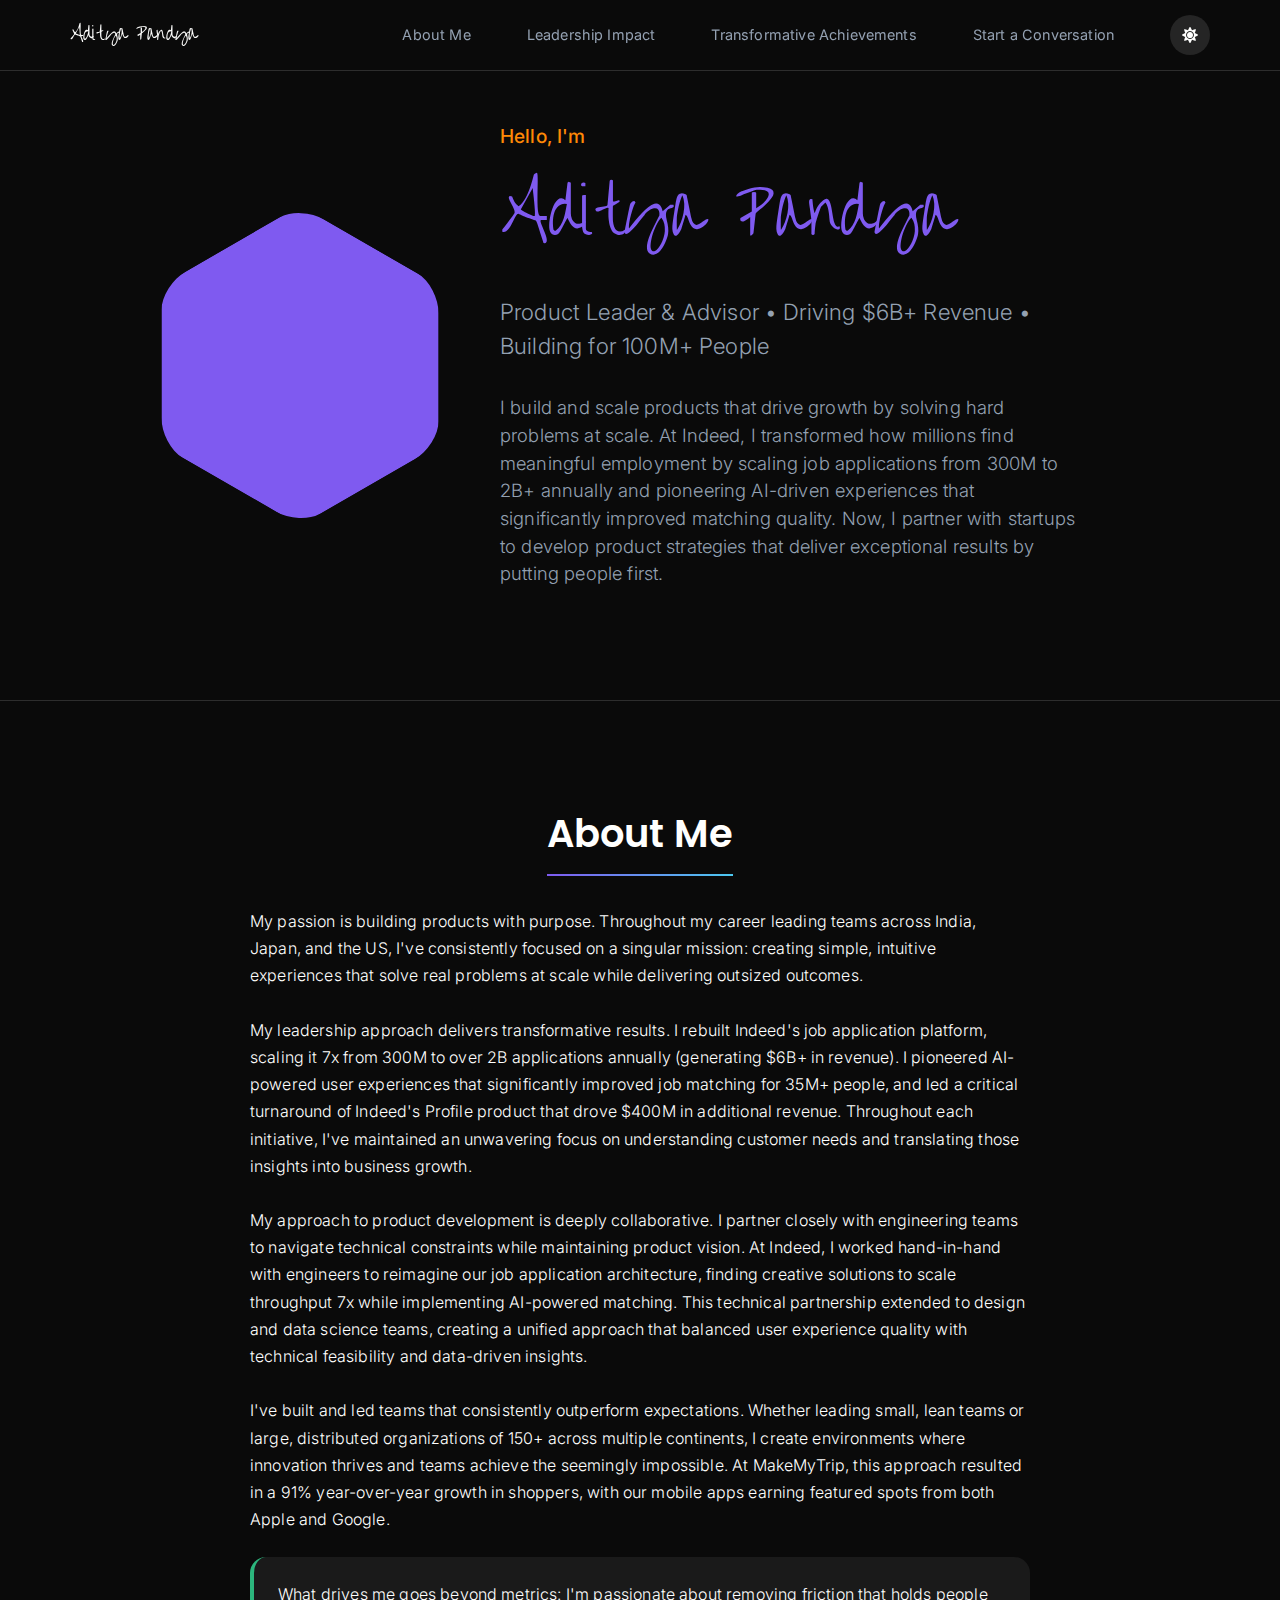
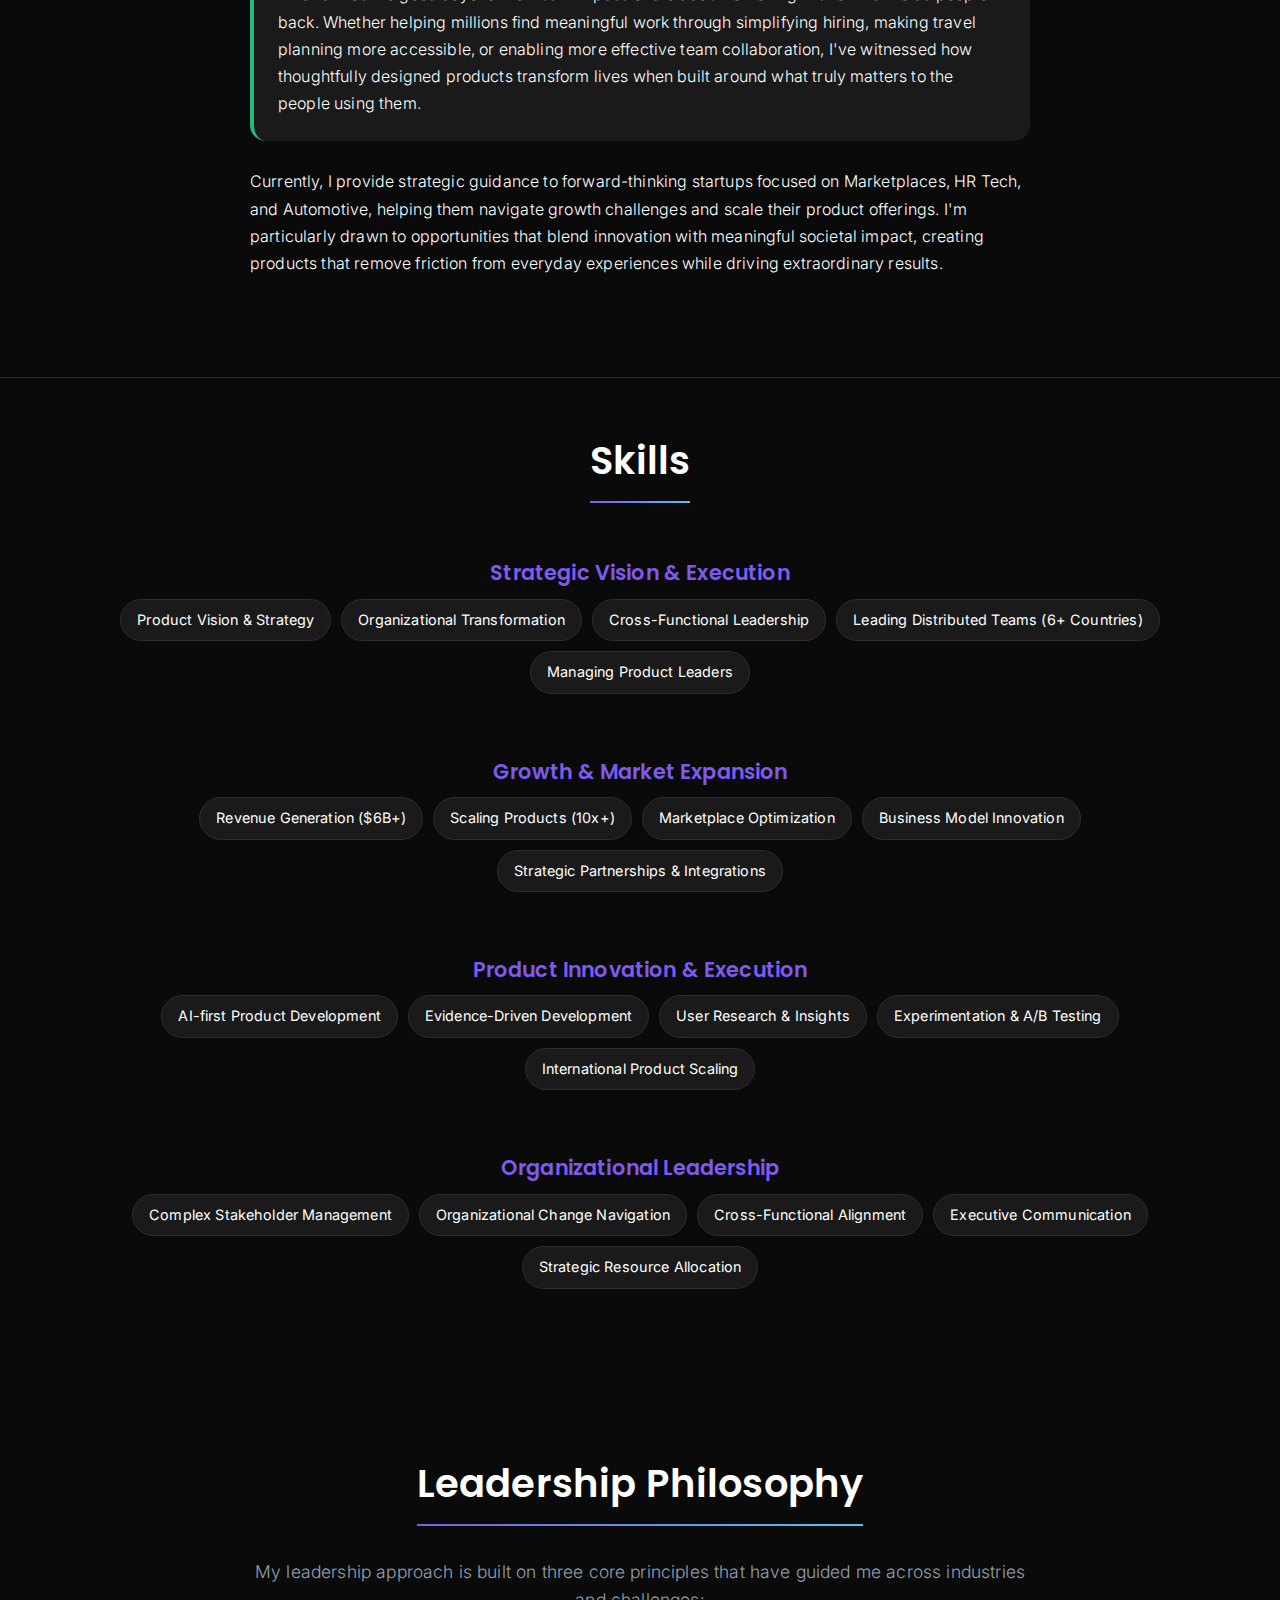
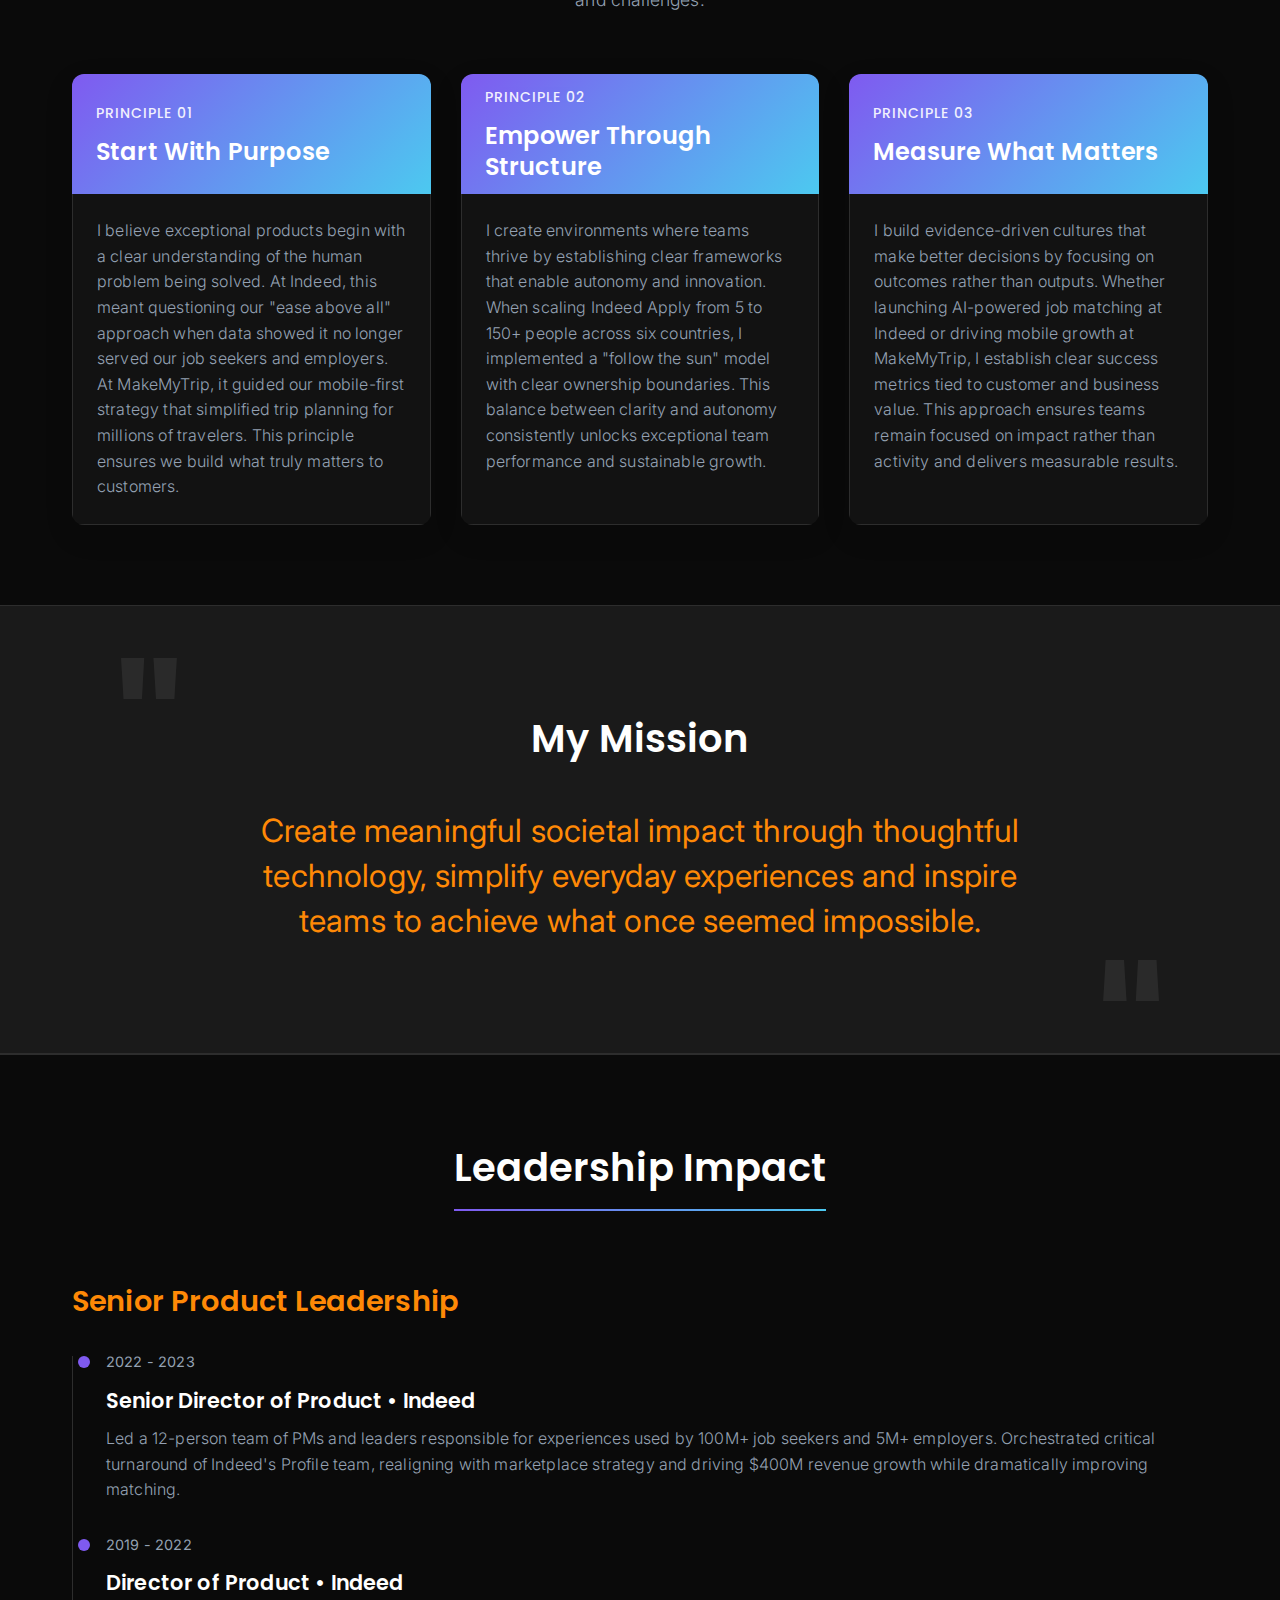
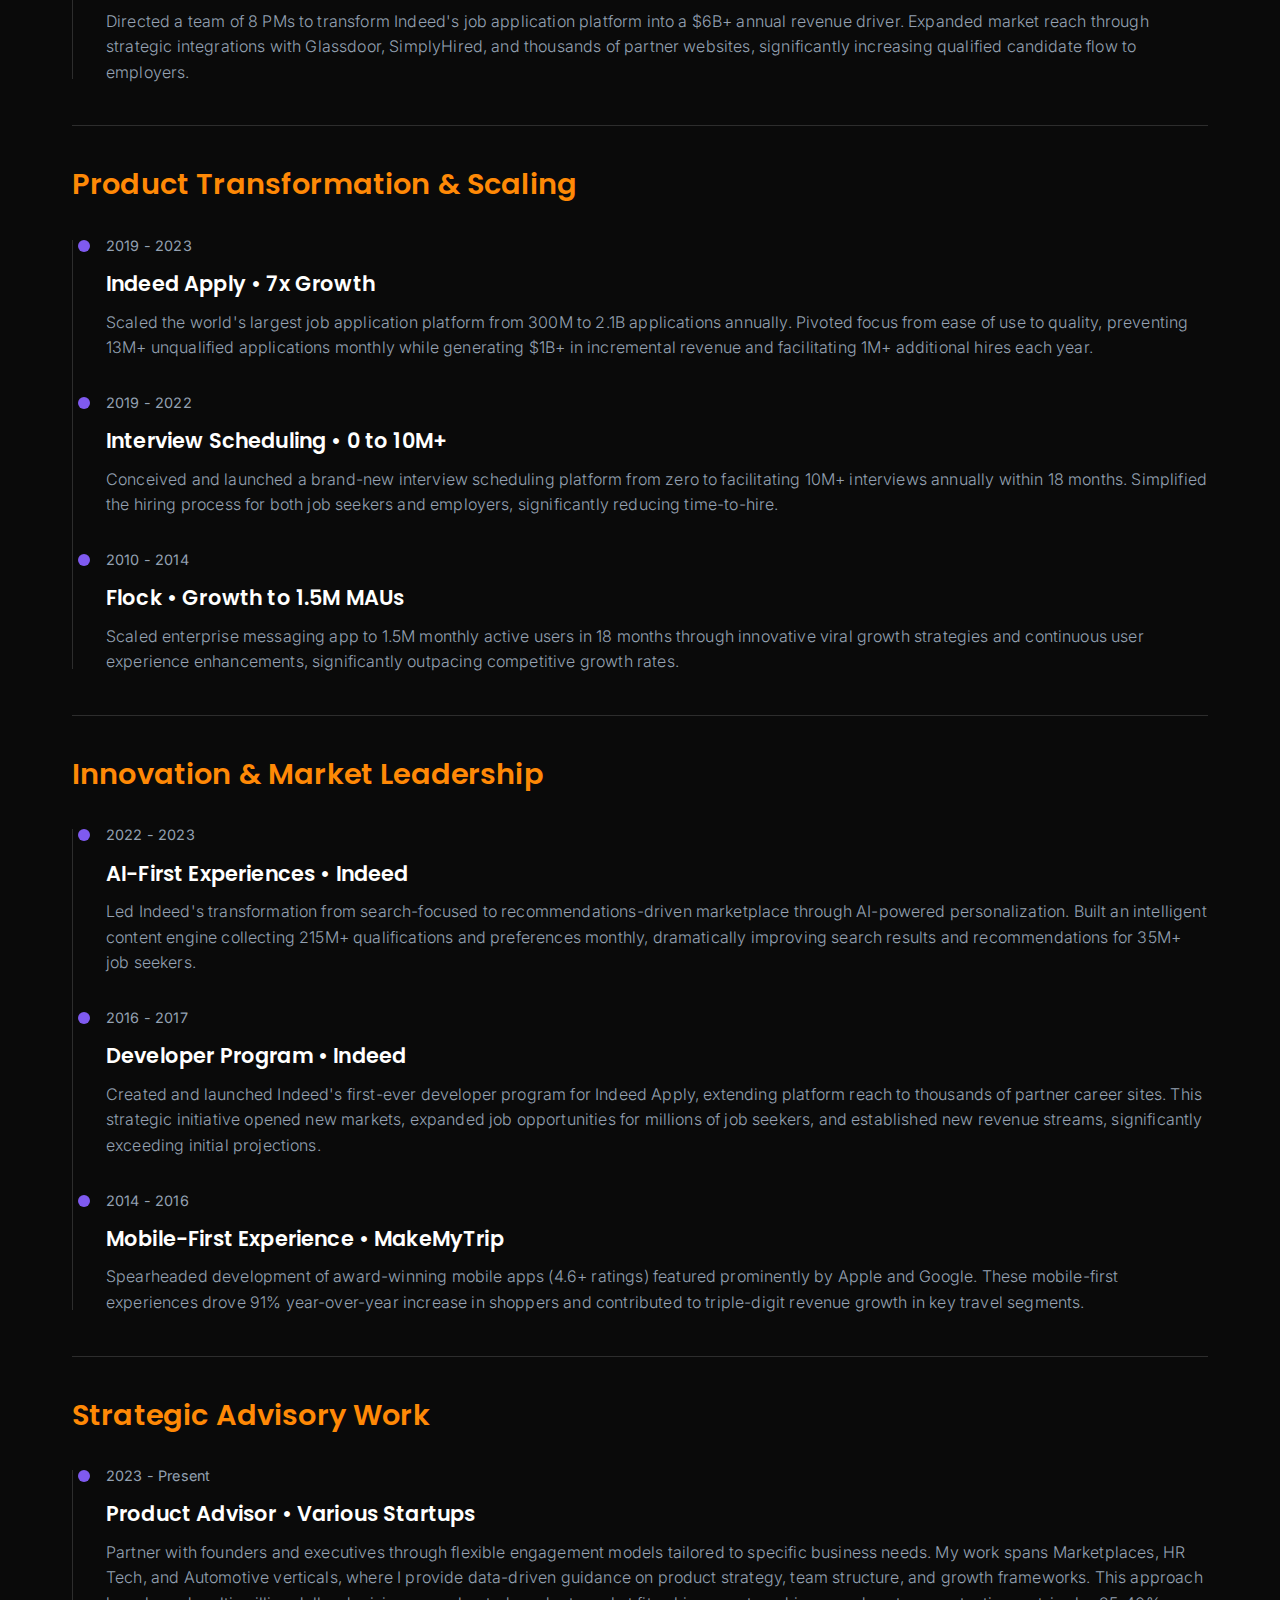
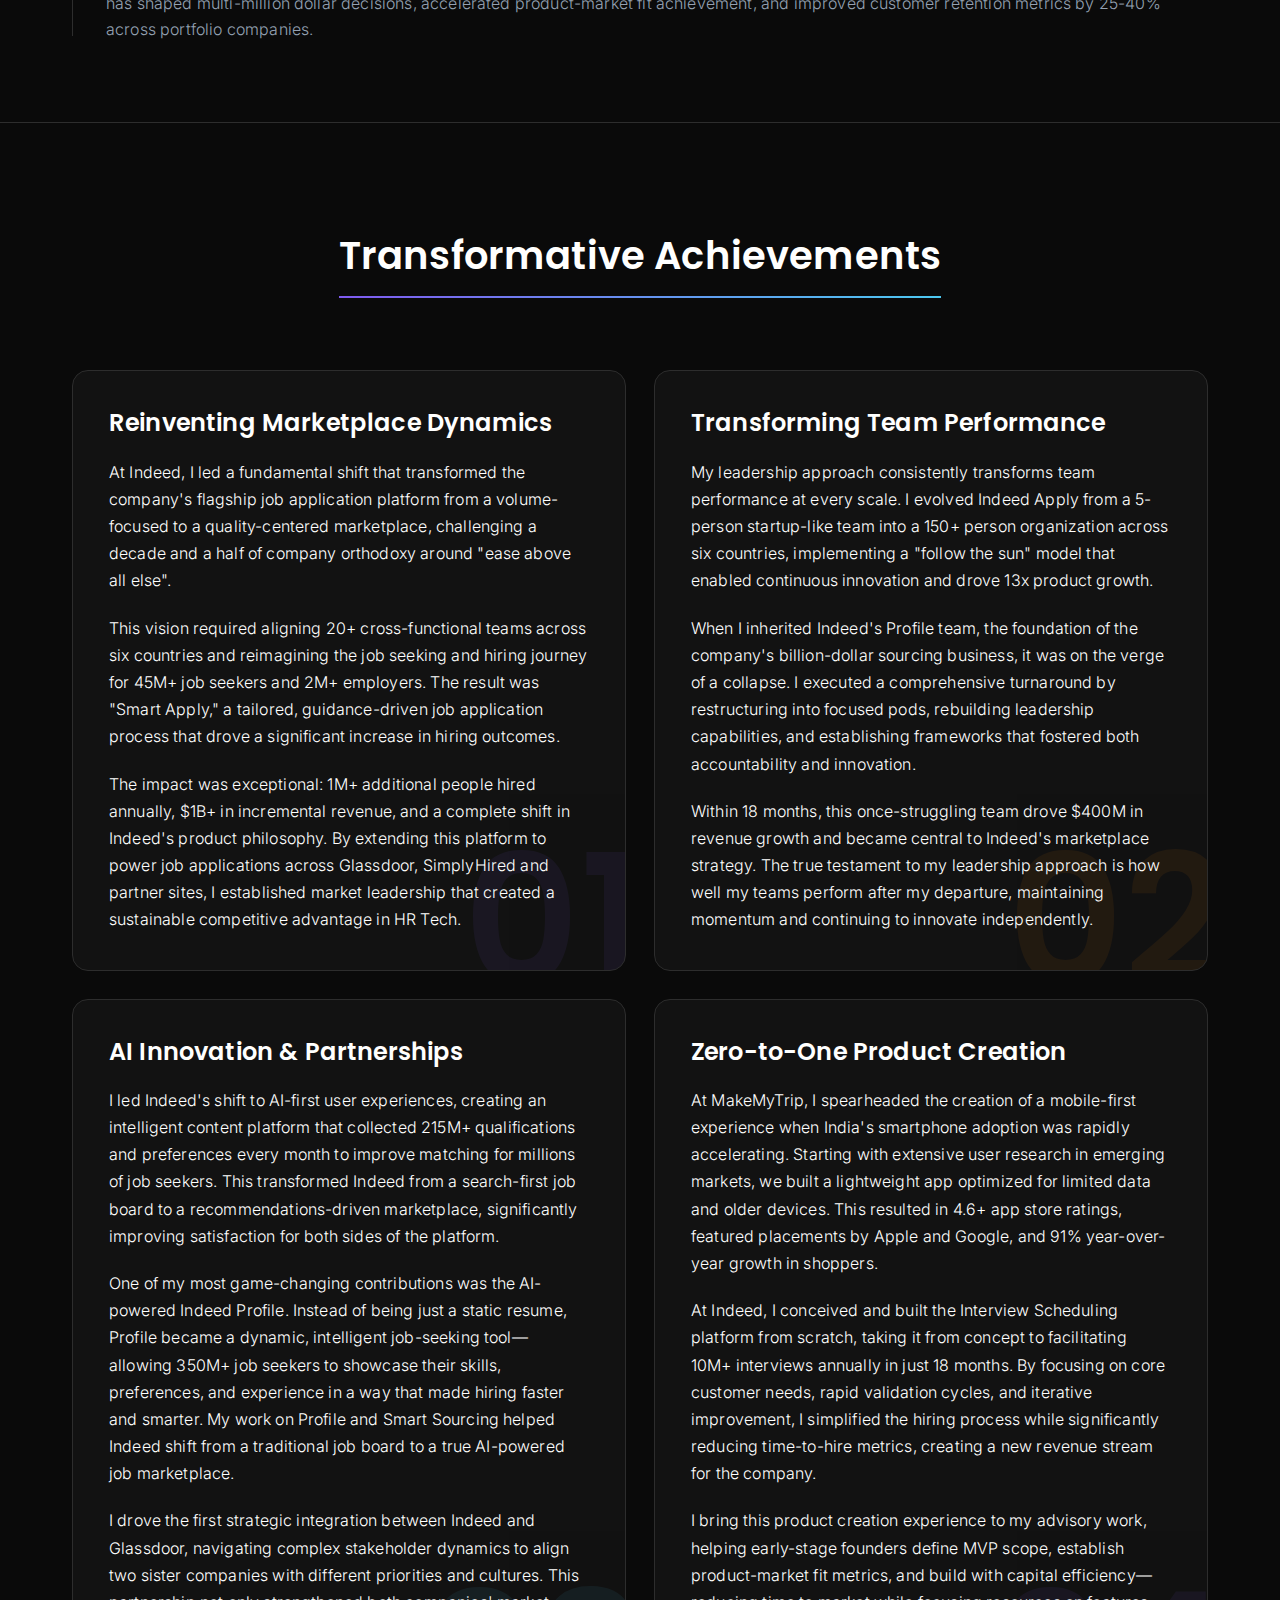
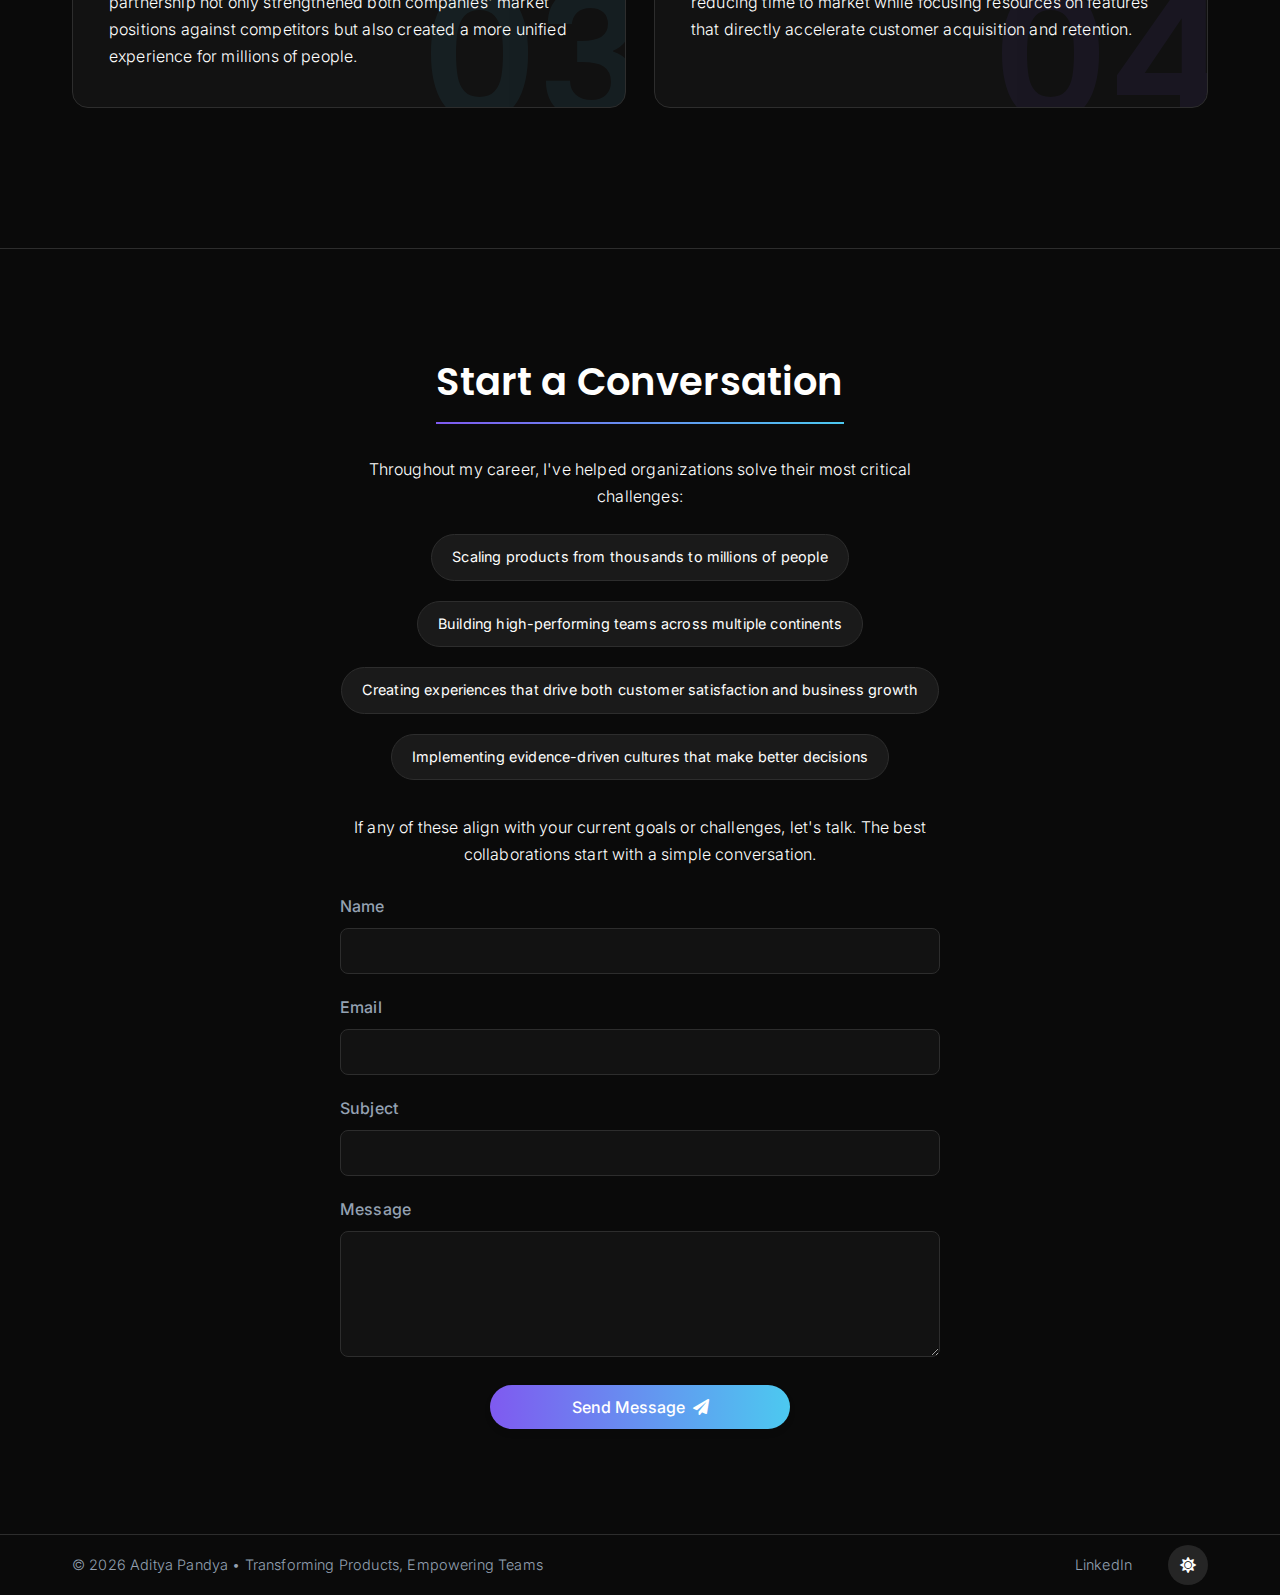
==== commit ccf71323: "Update index.html" ====
--- a/index.html
+++ b/index.html
@@ -184,32 +184,32 @@
     
     <div class="philosophy-cards">
       <div class="philosophy-card">
-        <div class="philosophy-card-header">
-          <div class="philosophy-number">Principle 01</div>
+        <div class="card-header">
+          <div class="principle-label">PRINCIPLE 01</div>
           <h3>Start With Purpose</h3>
         </div>
-        <div class="philosophy-card-body">
-          <p>I believe exceptional products begin with a clear understanding of the human problem being solved. At Indeed, this meant questioning our long-held "ease above all" approach when data showed it no longer served job seekers or employers. At MakeMyTrip, it guided our mobile-first strategy that simplified trip planning for millions.</p>
+        <div class="card-body">
+          <p>I believe exceptional products begin with a clear understanding of the human problem being solved. At Indeed, this meant questioning our "ease above all" approach when data showed it no longer served our job seekers and employers. At MakeMyTrip, it guided our mobile-first strategy that simplified trip planning for millions of travelers. This principle ensures we build what truly matters to customers.</p>
         </div>
       </div>
       
       <div class="philosophy-card">
-        <div class="philosophy-card-header">
-          <div class="philosophy-number">Principle 02</div>
+        <div class="card-header">
+          <div class="principle-label">PRINCIPLE 02</div>
           <h3>Empower Through Structure</h3>
         </div>
-        <div class="philosophy-card-body">
-          <p>I create environments where teams thrive by establishing clear frameworks that enable autonomy and innovation. When scaling Indeed Apply from 5 to 150+ people across six countries, I implemented a "follow the sun" model with clear ownership boundaries. This balance between clarity and autonomy consistently unlocks exceptional team performance.</p>
+        <div class="card-body">
+          <p>I create environments where teams thrive by establishing clear frameworks that enable autonomy and innovation. When scaling Indeed Apply from 5 to 150+ people across six countries, I implemented a "follow the sun" model with clear ownership boundaries. This balance between clarity and autonomy consistently unlocks exceptional team performance and sustainable growth.</p>
         </div>
       </div>
       
       <div class="philosophy-card">
-        <div class="philosophy-card-header">
-          <div class="philosophy-number">Principle 03</div>
+        <div class="card-header">
+          <div class="principle-label">PRINCIPLE 03</div>
           <h3>Measure What Matters</h3>
         </div>
-        <div class="philosophy-card-body">
-          <p>I build evidence-driven cultures that make better decisions by focusing on outcomes rather than outputs. Whether launching AI-powered job matching at Indeed or driving mobile growth at MakeMyTrip, I establish clear success metrics tied to customer and business value. This approach ensures teams remain focused on impact rather than activity.</p>
+        <div class="card-body">
+          <p>I build evidence-driven cultures that make better decisions by focusing on outcomes rather than outputs. Whether launching AI-powered job matching at Indeed or driving mobile growth at MakeMyTrip, I establish clear success metrics tied to customer and business value. This approach ensures teams remain focused on impact rather than activity and delivers measurable results.</p>
         </div>
       </div>
     </div>
--- a/assets/css/styles.css
+++ b/assets/css/styles.css
@@ -417,13 +417,46 @@
    7. Timeline
    ========================================================================== */
 
+/* Leadership Impact Section - Complete CSS */
+
+/* Section Basics */
+#experience {
+  padding: 80px 0;
+  position: relative;
+}
+
+/* Section Heading */
+#experience .section-heading-container {
+  margin-bottom: 40px;
+}
+
+/* Impact Categories */
+.impact-category {
+  margin-bottom: 40px;
+  padding-bottom: 40px;
+  border-bottom: 1px solid var(--border);
+}
+
+.impact-category:last-child {
+  border-bottom: none;
+  margin-bottom: 0;
+  padding-bottom: 0;
+}
+
+.impact-category-title {
+  color: var(--accent-1);
+  font-size: 1.8rem;
+  margin-bottom: 30px;
+  font-weight: 600;
+  font-family: 'Poppins', sans-serif;
+  line-height: 1.3;
+}
+
+/* Timeline Layout */
 .timeline {
-  display: flex;
-  flex-direction: column;
-  gap: 0;
-  margin: 40px auto;
-  max-width: 780px;
   position: relative;
+  margin: 0;
+  padding-left: 24px;
 }
 
 .timeline::before {
@@ -434,14 +467,12 @@
   bottom: 6px;
   width: 1px;
   background-color: var(--border);
-  transition: background-color 0.3s ease;
 }
 
 .timeline-item {
-  padding-left: 24px;
   position: relative;
   padding-bottom: 30px;
-  text-align: left;
+  padding-left: 10px;
 }
 
 .timeline-item:last-child {
@@ -455,10 +486,9 @@
   height: 12px;
   border-radius: 50%;
   background-color: var(--primary);
-  left: -6px;
+  left: -18px;
   top: 6px;
   z-index: 1;
-  transition: background-color 0.3s ease;
 }
 
 .timeline-date {
@@ -466,8 +496,7 @@
   color: var(--text-muted);
   margin-bottom: 8px;
   font-weight: 400;
-  font-family: 'Inter', 'Helvetica Neue', Arial, sans-serif;
-  transition: color 0.3s ease;
+  font-family: 'Inter', sans-serif;
 }
 
 .timeline-title {
@@ -475,96 +504,96 @@
   margin-bottom: 8px;
   color: var(--text);
   font-weight: 600;
-  font-family: 'Poppins', 'Helvetica Neue', Arial, sans-serif;
-  transition: color 0.3s ease;
-}
-
-.timeline-subtitle {
-  font-size: 1rem;
-  margin-bottom: 8px;
-  color: var(--accent-1);
-  font-weight: 500;
-  font-family: 'Inter', 'Helvetica Neue', Arial, sans-serif;
-  transition: color 0.3s ease;
-}
-
-html[data-theme="light"] .timeline-subtitle {
-  color: #D97700;
-  font-weight: 600;
-}
-
-.timeline-icon {
-  position: absolute;
-  right: 15px;
-  top: 6px;
-  color: var(--primary);
-  font-size: 1.5rem;
-  opacity: 0.8;
-  transition: color 0.3s ease;
-}
-
-/* Impact-Driven Portfolio Styles */
-.impact-category {
-  margin-bottom: 60px;
-}
-
-.impact-category:last-child {
-  margin-bottom: 20px;
-}
-
-.impact-category-title {
-  font-size: 1.6rem;
-  margin-bottom: 24px;
-  color: var(--accent-1);
-  font-weight: 600;
-  font-family: 'Poppins', 'Helvetica Neue', Arial, sans-serif;
-  position: relative;
-  padding-bottom: 8px;
-  border-bottom: 1px solid var(--border);
-}
-
-/* Mobile adjustments */
+  font-family: 'Poppins', sans-serif;
+}
+
+.timeline-item p {
+  color: var(--text-muted);
+  line-height: 1.6;
+  margin: 0;
+  font-family: 'Inter', sans-serif;
+  font-weight: 300;
+}
+
+/* Mobile Responsiveness */
 @media (max-width: 768px) {
+  #experience {
+    padding: 60px 0;
+  }
+
   .impact-category {
-    margin-bottom: 40px;
-  }
-  
+    margin-bottom: 30px;
+    padding-bottom: 30px;
+  }
+
   .impact-category-title {
-    font-size: 1.4rem;
+    font-size: 1.5rem;
     margin-bottom: 20px;
-  }
-}
-
-/* Fix alignment of orange impact category titles */
-.impact-category-title {
-  color: var(--accent-1);
-  margin: 0 auto 20px;
-  max-width: 1140px;
-  padding: 0 var(--spacing);
-  width: 90%;
-  font-weight: 600;
-}
-
-/* Adjust container width for better alignment with the titles */
-@media (min-width: 1200px) {
+    padding-bottom: 10px;
+    border-bottom: 1px solid rgba(255, 255, 255, 0.1); /* Subtle separator */
+  }
+
+  .timeline {
+    padding-left: 20px;
+  }
+
+  .timeline-item {
+    padding-bottom: 25px;
+  }
+
+  .timeline-item::before {
+    width: 10px;
+    height: 10px;
+    left: -16px;
+  }
+
+  .timeline-title {
+    font-size: 1.2rem;
+    line-height: 1.4;
+  }
+
+  .timeline-date {
+    font-size: 0.85rem;
+  }
+
+  .timeline-item p {
+    font-size: 0.95rem;
+    line-height: 1.5;
+  }
+}
+
+/* Small Screen Adjustments */
+@media (max-width: 480px) {
+  #experience {
+    padding: 40px 0;
+  }
+
   .impact-category {
-    max-width: 1140px;
-    margin: 0 auto;
-    width: 90%;
-  }
-  
+    margin-bottom: 25px;
+    padding-bottom: 25px;
+  }
+
+  .impact-category-title {
+    font-size: 1.3rem;
+    margin-bottom: 15px;
+  }
+
   .timeline {
-    max-width: 900px;
-    margin-left: auto;
-    margin-right: auto;
-  }
-}
-
-@media (min-width: 768px) and (max-width: 1199px) {
-  .impact-category {
-    width: 90%;
-    margin-left: auto;
-    margin-right: auto;
+    padding-left: 16px;
+  }
+
+  .timeline::before {
+    width: 1px;
+  }
+
+  .timeline-item {
+    padding-left: 8px;
+  }
+
+  .timeline-item::before {
+    width: 8px;
+    height: 8px;
+    left: -12px;
   }
 }
 
@@ -780,6 +809,20 @@
   .skills-category-heading {
     font-size: 1.2rem;
     margin-bottom: 6px;  /* Slightly smaller margin on mobile */
+  }
+}
+
+/* Skills Tags Improvements for Mobile */
+@media (max-width: 768px) {
+  .tag {
+    padding: 6px 12px; /* Slightly smaller padding */
+    font-size: 0.85rem; /* Smaller font size */
+    margin-bottom: 8px; /* Ensure enough space between tags when they wrap */
+    display: inline-block; /* Help with wrapping */
+  }
+  
+  .tag-container {
+    gap: 8px; /* Smaller gap on mobile */
   }
 }
 
@@ -1647,10 +1690,10 @@
    16. Leadership Philosophy
    ========================================================================== */
 
-/* Leadership Philosophy - Completely Redesigned */
+/* Leadership Philosophy Section */
 .philosophy-section {
   padding: 80px 0;
-  background-color: var(--bg-alternate);
+  background-color: var(--bg-dark);
   position: relative;
 }
 
@@ -1658,57 +1701,76 @@
   text-align: center;
   max-width: 800px;
   margin: 0 auto 60px;
-  position: relative;
-  z-index: 2;
+}
+
+.philosophy-intro p {
+  font-size: 1.1rem;
+  color: var(--text-muted);
+  line-height: 1.6;
 }
 
 .philosophy-cards {
   display: grid;
   grid-template-columns: repeat(3, 1fr);
   gap: 30px;
-  position: relative;
-  z-index: 2;
+  margin-top: 40px;
 }
 
 .philosophy-card {
-  background-color: var(--bg-card);
+  display: flex;
+  flex-direction: column;
   border-radius: 12px;
   overflow: hidden;
   box-shadow: 0 10px 30px rgba(0, 0, 0, 0.1);
   transition: all 0.3s ease;
-  position: relative;
+  height: 100%;
+}
+
+.philosophy-card .card-header {
   display: flex;
   flex-direction: column;
-}
-
-.philosophy-card-header {
+  height: 120px;
   padding: 24px;
   background: linear-gradient(135deg, var(--primary) 0%, var(--accent-3) 100%);
   color: white;
-}
-
-.philosophy-number {
-  font-size: 16px;
-  text-transform: uppercase;
+  justify-content: center;
+}
+
+.philosophy-card .principle-label {
+  font-size: 14px;
+  font-weight: 500;
   letter-spacing: 1px;
-  margin-bottom: 12px;
-  font-weight: 500;
-  opacity: 0.85;
-}
-
-.philosophy-card-header h3 {
+  margin-bottom: 10px;
+  opacity: 0.9;
+  font-family: 'Poppins', sans-serif;
+}
+
+.philosophy-card .card-header h3 {
   font-size: 1.5rem;
   margin: 0;
   font-weight: 600;
-}
-
-.philosophy-card-body {
+  line-height: 1.3;
+  font-family: 'Poppins', sans-serif;
+}
+
+.philosophy-card .card-body {
+  flex-grow: 1;
+  display: flex;
+  flex-direction: column;
   padding: 24px;
-  flex-grow: 1;
+  background-color: var(--bg-card);
   border: 1px solid var(--border);
   border-top: none;
-  border-bottom-left-radius: 12px;
-  border-bottom-right-radius: 12px;
+}
+
+.philosophy-card .card-body p {
+  flex-grow: 1;
+  margin: 0;
+  color: var(--text-muted);
+  font-size: 1rem;
+  line-height: 1.6;
+  font-family: 'Inter', sans-serif;
+  font-weight: 300;
 }
 
 .philosophy-card:hover {
@@ -1716,6 +1778,11 @@
   box-shadow: 0 15px 40px rgba(0, 0, 0, 0.15);
 }
 
+.philosophy-card:hover .card-header {
+  background: linear-gradient(135deg, var(--primary) 20%, var(--accent-3) 100%);
+}
+
+/* Responsive adjustments */
 @media (max-width: 992px) {
   .philosophy-cards {
     grid-template-columns: repeat(2, 1fr);
@@ -1725,6 +1792,33 @@
 @media (max-width: 768px) {
   .philosophy-cards {
     grid-template-columns: 1fr;
+  }
+  
+  .philosophy-card .card-header {
+    height: auto;
+    min-height: 100px;
+  }
+}
+
+/* Leadership Philosophy Mobile Spacing Fixes */
+@media (max-width: 768px) {
+  .philosophy-section {
+    padding: 40px 0; /* Reduced padding on mobile */
+  }
+  
+  .philosophy-intro {
+    margin: 0 auto 30px; /* Reduced margin on mobile */
+  }
+  
+  .section-heading-container {
+    margin-bottom: 20px; /* Reduce space after heading */
+  }
+  
+  /* Stack cards vertically on mobile */
+  .philosophy-cards {
+    grid-template-columns: 1fr;
+    gap: 20px; /* Smaller gap on mobile */
+    margin-top: 20px; /* Less space at top */
   }
 }
 
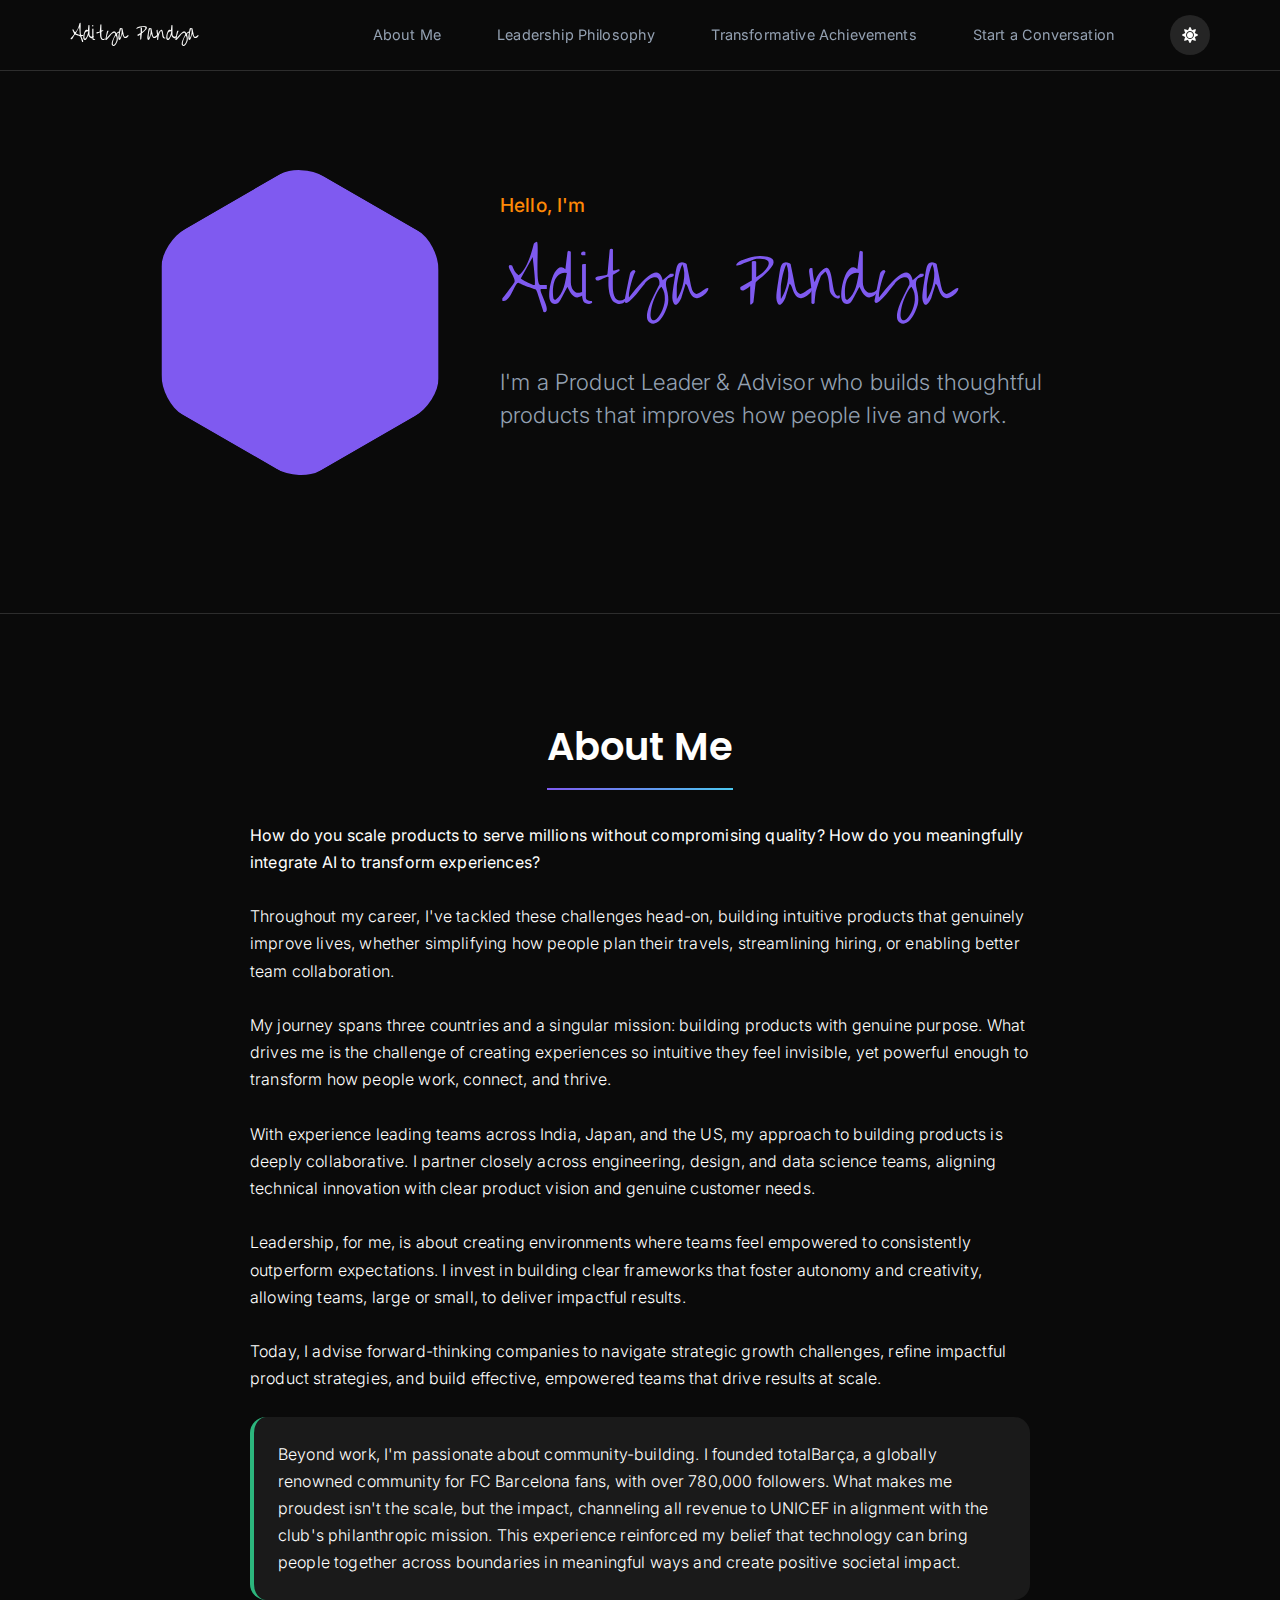
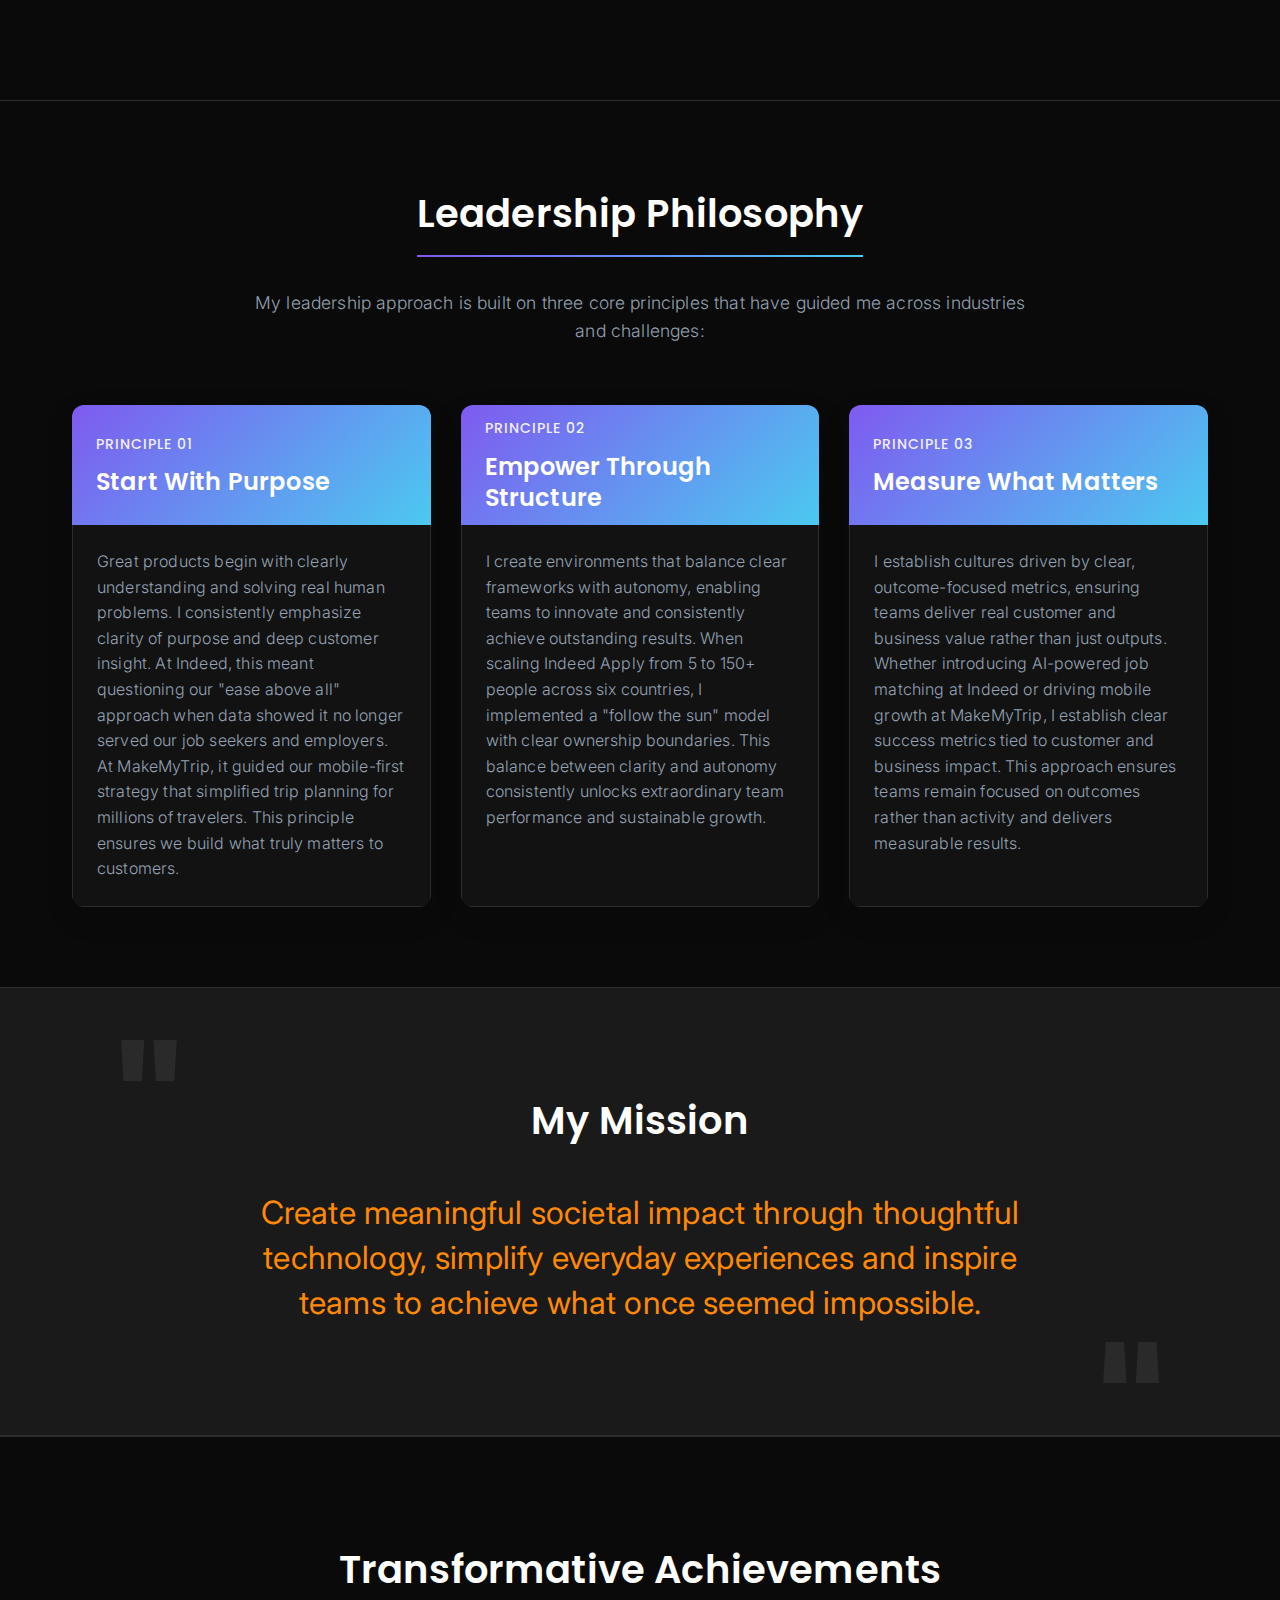
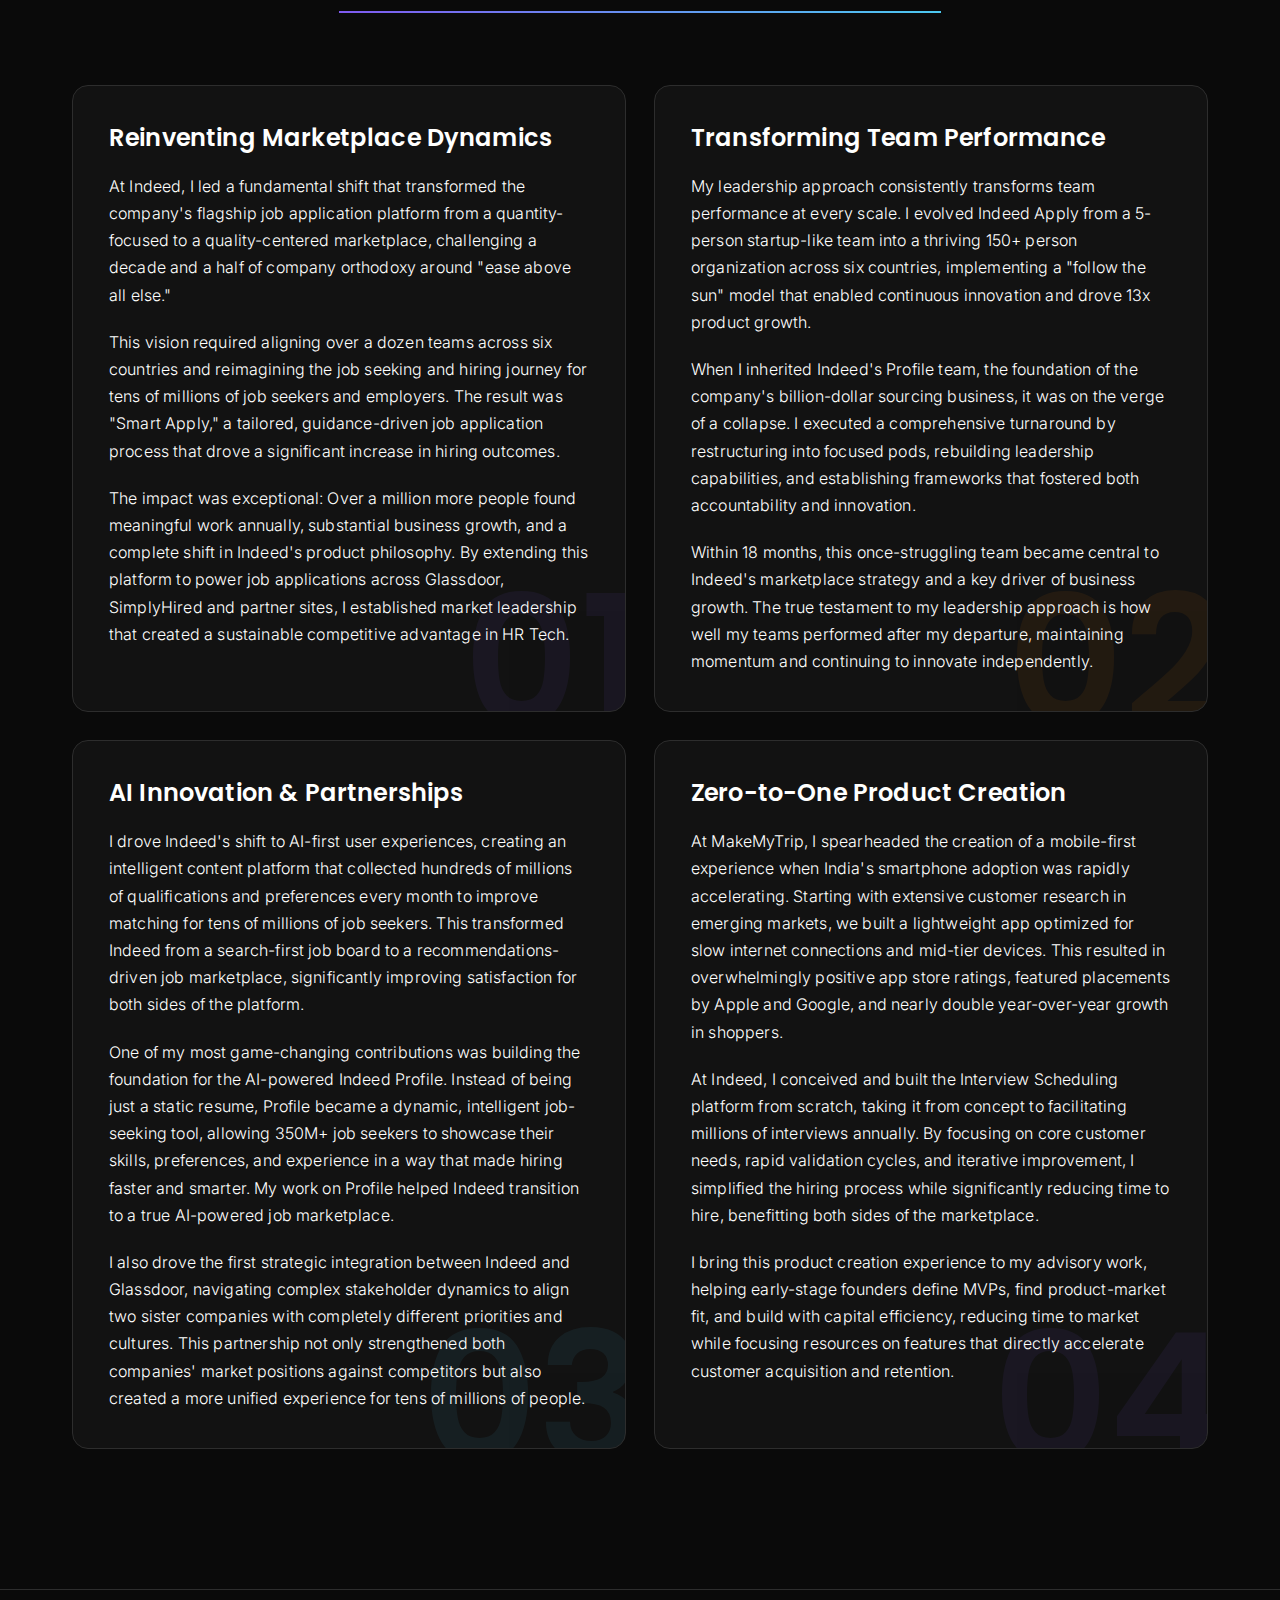
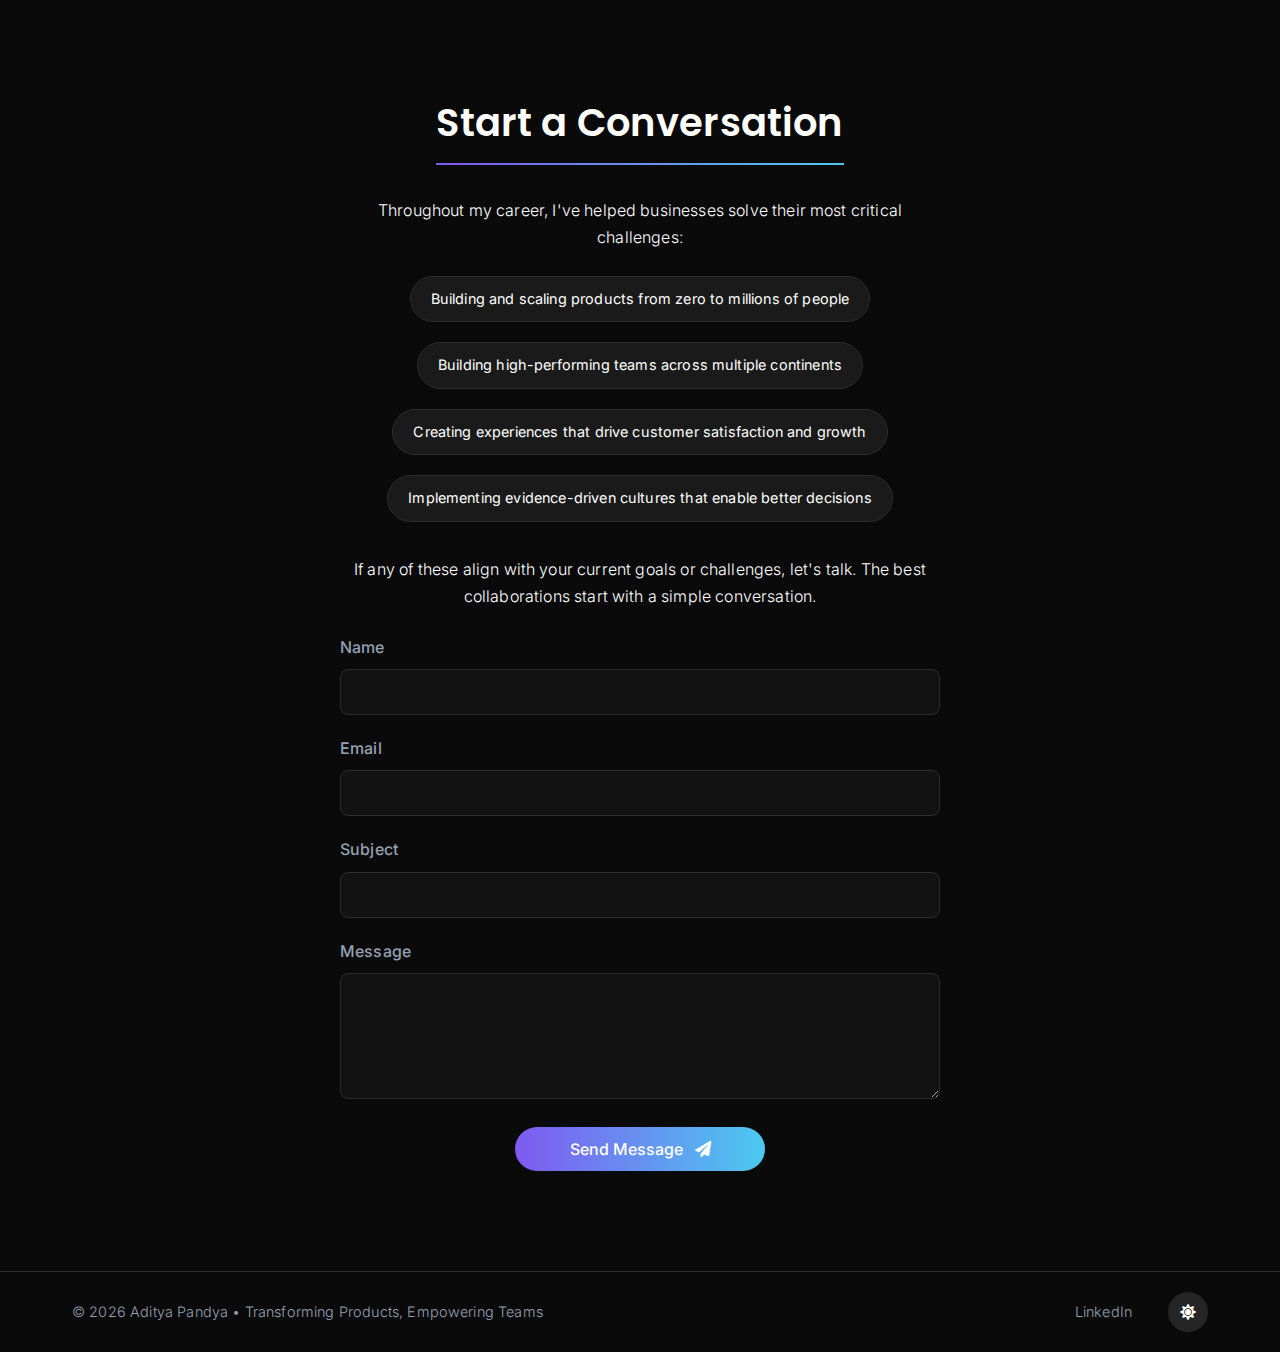
==== commit d7fbbf82: "Update index.html" ====
--- a/index.html
+++ b/index.html
@@ -3,7 +3,7 @@
 <head>
   <meta charset="UTF-8">
   <meta name="viewport" content="width=device-width, initial-scale=1.0">
-  <title>Aditya Pandya • Product Leader & Advisor • Driving $6B+ Revenue • Building for 100M+ People</title>
+  <title>Aditya Pandya • Product Leader & Advisor • Building for 100M+ People</title>
 
   <!-- Favicon and manifest -->
   <link rel="apple-touch-icon" sizes="180x180" href="assets/favicon/apple-touch-icon.png">
@@ -12,22 +12,22 @@
   <link rel="manifest" href="assets/manifest/site.webmanifest">
   <link rel="canonical" href="https://aditya.pandya.co/" />
 
-  <meta name="description" content="Product leader with 15+ years transforming marketplaces and consumer experiences. Scaled products 10x+, drove $6B+ revenue, and built AI-powered solutions used by 100M+ people globally across Indeed, MakeMyTrip, and Directi.">
-  <meta name="keywords" content="product leader, product management, growth advisor, B2C platforms, marketplaces, Aditya Pandya, AI/ML product strategy, evidence-driven development, team leadership, Indeed, MakeMyTrip, distributed teams">
+  <meta name="description" content="Product leader with 15+ years transforming marketplaces and consumer experiences. Scaled products 10x+, drove $XB+ revenue, and built AI-powered solutions used by 100M+ people globally across Indeed, MakeMyTrip, and Directi.">
+  <meta name="keywords" content="product leader, product management, growth advisor, B2C, marketplaces, Aditya Pandya, AI, ML product strategy, evidence-driven development, team leadership, Indeed, MakeMyTrip, distributed teams">
   <meta name="author" content="Aditya Pandya">
 
   <meta name="robots" content="noai, noimageai">
   <meta name="googlebot" content="noai, noimageai">
   <meta name="Bingbot" content="noai, noimageai">
 
-  <meta property="og:title" content="Aditya Pandya • Product Leader & Advisor • VP Product • Fractional CPO">
-  <meta property="og:description" content="Product leader with 15+ years scaling products to $6B+ revenue and 100M+ people Expertise in marketplaces, AI & growth.">
+  <meta property="og:title" content="Aditya Pandya • Product Leader & Advisor ">
+  <meta property="og:description" content="Product leader with 15+ years scaling products to $XB+ revenue and 100M+ people Expertise in marketplaces, AI & growth.">
   <meta property="og:type" content="website">
   <meta property="og:image" content="https://aditya.pandya.co/assets/images/ap.jpeg">
   <meta property="og:url" content="https://aditya.pandya.co">
   <meta name="twitter:card" content="summary_large_image">
   <meta name="industry" content="HR Tech, Marketplaces, Product Management, B2C">
-  <meta name="specialty" content="Product Strategy, Growth, AI/ML Applications, Team Leadership">
+  <meta name="specialty" content="Product Strategy, Growth, AI-driven Experiences, Team Leadership">
   <meta name="experience" content="Indeed, MakeMyTrip, Directi, Startup Advisor">
   <meta name="theme-color" content="#0a0a0a" media="(prefers-color-scheme: dark)">
   <meta name="theme-color" content="#ffffff" media="(prefers-color-scheme: light)">
@@ -54,7 +54,7 @@
       </button>
       <div class="nav-links">
         <a href="#about" class="nav-link">About Me</a>
-        <a href="#experience" class="nav-link">Leadership Impact</a>
+        <a href="#philosophy" class="nav-link">Leadership Philosophy</a>
         <a href="#achievements" class="nav-link">Transformative Achievements</a>
         <a href="#contact" class="nav-link">Start a Conversation</a>
         <button class="theme-toggle" id="themeToggle" aria-label="Toggle dark/light mode">
@@ -81,10 +81,7 @@
           <div class="header-intro">Hello, I'm</div>
           <h1 class="name-title">Aditya Pandya</h1>
           <p class="header-subtitle">
-            Product Leader & Advisor • Driving $6B+ Revenue • Building for 100M+ People
-          </p>
-          <p class="header-description">
-            I build and scale products that drive growth by solving hard problems at scale. At Indeed, I transformed how millions find meaningful employment by scaling job applications from 300M to 2B+ annually and pioneering AI-driven experiences that significantly improved matching quality. Now, I partner with startups to develop product strategies that deliver exceptional results by putting people first.
+            I'm a Product Leader & Advisor who builds thoughtful products that improves how people live and work.
           </p>
         </div>
       </div>
@@ -97,82 +94,32 @@
             <div class="section-heading-container">
                 <h2 class="section-heading">About Me</h2>
             </div>
+        <p><b>
+          How do you scale products to serve millions without compromising quality? How do you meaningfully integrate AI to transform experiences?
+        </b></p><br>
         <p>
-          My passion is building products with purpose. Throughout my career leading teams across India, Japan, and the US, I've consistently focused on a singular mission: creating simple, intuitive experiences that solve real problems at scale while delivering outsized outcomes.
+          Throughout my career, I've tackled these challenges head-on, building intuitive products that genuinely improve lives, whether simplifying how people plan their travels, streamlining hiring, or enabling better team collaboration.
+        </p><br>  
+          My journey spans three countries and a singular mission: building products with genuine purpose. What drives me is the challenge of creating experiences so intuitive they feel invisible, yet powerful enough to transform how people work, connect, and thrive.
         </p><br>
         <p>
-          My leadership approach delivers transformative results. I rebuilt Indeed's job application platform, scaling it 7x from 300M to over 2B applications annually (generating $6B+ in revenue). I pioneered AI-powered user experiences that significantly improved job matching for 35M+ people, and led a critical turnaround of Indeed's Profile product that drove $400M in additional revenue. Throughout each initiative, I've maintained an unwavering focus on understanding customer needs and translating those insights into business growth.
+          With experience leading teams across India, Japan, and the US, my approach to building products is deeply collaborative. I partner closely across engineering, design, and data science teams, aligning technical innovation with clear product vision and genuine customer needs.
         </p><br>
         <p>
-          My approach to product development is deeply collaborative. I partner closely with engineering teams to navigate technical constraints while maintaining product vision. At Indeed, I worked hand-in-hand with engineers to reimagine our job application architecture, finding creative solutions to scale throughput 7x while implementing AI-powered matching. This technical partnership extended to design and data science teams, creating a unified approach that balanced user experience quality with technical feasibility and data-driven insights.
+          Leadership, for me, is about creating environments where teams feel empowered to consistently outperform expectations. I invest in building clear frameworks that foster autonomy and creativity, allowing teams, large or small, to deliver impactful results.
         </p><br>
         <p>
-          I've built and led teams that consistently outperform expectations. Whether leading small, lean teams or large, distributed organizations of 150+ across multiple continents, I create environments where innovation thrives and teams achieve the seemingly impossible. At MakeMyTrip, this approach resulted in a 91% year-over-year growth in shoppers, with our mobile apps earning featured spots from both Apple and Google.
-        </p>
+          Today, I advise forward-thinking companies to navigate strategic growth challenges, refine impactful product strategies, and build effective, empowered teams that drive results at scale.</p>
         <div class="highlight-box">
           <p>
-            What drives me goes beyond metrics: I'm passionate about removing friction that holds people back. Whether helping millions find meaningful work through simplifying hiring, making travel planning more accessible, or enabling more effective team collaboration, I've witnessed how thoughtfully designed products transform lives when built around what truly matters to the people using them.
+            Beyond work, I'm passionate about community-building. I founded totalBarça, a globally renowned community for FC Barcelona fans, with over 780,000 followers. What makes me proudest isn't the scale, but the impact, channeling all revenue to UNICEF in alignment with the club's philanthropic mission. This experience reinforced my belief that technology can bring people together across boundaries in meaningful ways and create positive societal impact.
           </p>
         </div>
-        <p><br>
-          Currently, I provide strategic guidance to forward-thinking startups focused on Marketplaces, HR Tech, and Automotive, helping them navigate growth challenges and scale their product offerings. I'm particularly drawn to opportunities that blend innovation with meaningful societal impact, creating products that remove friction from everyday experiences while driving extraordinary results.
-        </p>
       </div>
     </div>
   </section>
 
-  <section class="skills-section">
-  <div class="container">
-    <div class="section-heading-container">
-      <h3 class="section-heading">Skills</h3>
-    </div>
-    <div class="skills-container">
-      <div class="skills-category">
-        <h4 class="skills-category-heading">Strategic Vision & Execution</h4>
-        <div class="tag-container">
-          <div class="tag">Product Vision & Strategy</div>
-          <div class="tag">Organizational Transformation</div>
-          <div class="tag">Cross-Functional Leadership</div>
-          <div class="tag">Leading Distributed Teams (6+ Countries)</div>
-          <div class="tag">Managing Product Leaders</div>
-        </div>
-      </div>
-      
-      <div class="skills-category">
-        <h4 class="skills-category-heading">Growth & Market Expansion</h4>
-        <div class="tag-container">
-          <div class="tag">Revenue Generation ($6B+)</div>
-          <div class="tag">Scaling Products (10x+)</div>
-          <div class="tag">Marketplace Optimization</div>
-          <div class="tag">Business Model Innovation</div>
-          <div class="tag">Strategic Partnerships & Integrations</div>
-        </div>
-      </div>
-      
-      <div class="skills-category">
-        <h4 class="skills-category-heading">Product Innovation & Execution</h4>
-        <div class="tag-container">
-          <div class="tag">AI-first Product Development</div>
-          <div class="tag">Evidence-Driven Development</div>
-          <div class="tag">User Research & Insights</div>
-          <div class="tag">Experimentation & A/B Testing</div>
-          <div class="tag">International Product Scaling</div>
-        </div>
-      </div>
-      <div class="skills-category">
-        <h4 class="skills-category-heading">Organizational Leadership</h4><div class="tag-container">
-          <div class="tag">Complex Stakeholder Management</div>
-          <div class="tag">Organizational Change Navigation</div>
-          <div class="tag">Cross-Functional Alignment</div>
-          <div class="tag">Executive Communication</div>
-          <div class="tag">Strategic Resource Allocation</div>
-        </div>
-      </div>
-    </div>
-  </div>
-</section>
-
-<section class="philosophy-section">
+<section id="philosophy" class="section philosophy-section">
   <div class="container">
     <div class="section-heading-container">
       <h2 class="section-heading">Leadership Philosophy</h2>
@@ -189,7 +136,7 @@
           <h3>Start With Purpose</h3>
         </div>
         <div class="card-body">
-          <p>I believe exceptional products begin with a clear understanding of the human problem being solved. At Indeed, this meant questioning our "ease above all" approach when data showed it no longer served our job seekers and employers. At MakeMyTrip, it guided our mobile-first strategy that simplified trip planning for millions of travelers. This principle ensures we build what truly matters to customers.</p>
+          <p>Great products begin with clearly understanding and solving real human problems. I consistently emphasize clarity of purpose and deep customer insight. At Indeed, this meant questioning our "ease above all" approach when data showed it no longer served our job seekers and employers. At MakeMyTrip, it guided our mobile-first strategy that simplified trip planning for millions of travelers. This principle ensures we build what truly matters to customers.</p>
         </div>
       </div>
       
@@ -199,7 +146,7 @@
           <h3>Empower Through Structure</h3>
         </div>
         <div class="card-body">
-          <p>I create environments where teams thrive by establishing clear frameworks that enable autonomy and innovation. When scaling Indeed Apply from 5 to 150+ people across six countries, I implemented a "follow the sun" model with clear ownership boundaries. This balance between clarity and autonomy consistently unlocks exceptional team performance and sustainable growth.</p>
+          <p>I create environments that balance clear frameworks with autonomy, enabling teams to innovate and consistently achieve outstanding results. When scaling Indeed Apply from 5 to 150+ people across six countries, I implemented a "follow the sun" model with clear ownership boundaries. This balance between clarity and autonomy consistently unlocks extraordinary team performance and sustainable growth.</p>
         </div>
       </div>
       
@@ -209,7 +156,7 @@
           <h3>Measure What Matters</h3>
         </div>
         <div class="card-body">
-          <p>I build evidence-driven cultures that make better decisions by focusing on outcomes rather than outputs. Whether launching AI-powered job matching at Indeed or driving mobile growth at MakeMyTrip, I establish clear success metrics tied to customer and business value. This approach ensures teams remain focused on impact rather than activity and delivers measurable results.</p>
+          <p>I establish cultures driven by clear, outcome-focused metrics, ensuring teams deliver real customer and business value rather than just outputs. Whether introducing AI-powered job matching at Indeed or driving mobile growth at MakeMyTrip, I establish clear success metrics tied to customer and business impact. This approach ensures teams remain focused on outcomes rather than activity and delivers measurable results.</p>
         </div>
       </div>
     </div>
@@ -232,88 +179,6 @@
     </div>
   </section>
 
-  <section id="experience" class="section">
-  <div class="container">
-    <div class="section-heading-container">
-      <h2 class="section-heading">Leadership Impact</h2>
-    </div>
-    
-    <!-- Executive Leadership -->
-    <div class="impact-category">
-      <h3 class="impact-category-title">Senior Product Leadership</h3>
-      <div class="timeline">
-        <div class="timeline-item">
-          <div class="timeline-date">2022 - 2023</div>
-          <h3 class="timeline-title">Senior Director of Product • Indeed</h3>
-          <p>Led a 12-person team of PMs and leaders responsible for experiences used by 100M+ job seekers and 5M+ employers. Orchestrated critical turnaround of Indeed's Profile team, realigning with marketplace strategy and driving $400M revenue growth while dramatically improving matching.</p>
-        </div>
-        <div class="timeline-item">
-          <div class="timeline-date">2019 - 2022</div>
-          <h3 class="timeline-title">Director of Product • Indeed</h3>
-          <p>Directed a team of 8 PMs to transform Indeed's job application platform into a $6B+ annual revenue driver. Expanded market reach through strategic integrations with Glassdoor, SimplyHired, and thousands of partner websites, significantly increasing qualified candidate flow to employers.</p>
-        </div>
-      </div>
-    </div>
-    
-    <!-- Product Transformation -->
-    <div class="impact-category">
-      <h3 class="impact-category-title">Product Transformation & Scaling</h3>
-      <div class="timeline">
-        <div class="timeline-item">
-          <div class="timeline-date">2019 - 2023</div>
-          <h3 class="timeline-title">Indeed Apply • 7x Growth</h3>
-          <p>Scaled the world's largest job application platform from 300M to 2.1B applications annually. Pivoted focus from ease of use to quality, preventing 13M+ unqualified applications monthly while generating $1B+ in incremental revenue and facilitating 1M+ additional hires each year.
-</p>
-        </div>
-        <div class="timeline-item">
-          <div class="timeline-date">2019 - 2022</div>
-          <h3 class="timeline-title">Interview Scheduling • 0 to 10M+</h3>
-          <p>Conceived and launched a brand-new interview scheduling platform from zero to facilitating 10M+ interviews annually within 18 months. Simplified the hiring process for both job seekers and employers, significantly reducing time-to-hire.</p>
-        </div>
-        <div class="timeline-item">
-          <div class="timeline-date">2010 - 2014</div>
-          <h3 class="timeline-title">Flock • Growth to 1.5M MAUs</h3>
-          <p>Scaled enterprise messaging app to 1.5M monthly active users in 18 months through innovative viral growth strategies and continuous user experience enhancements, significantly outpacing competitive growth rates.</p>
-        </div>
-      </div>
-    </div>
-    
-    <!-- Innovation Leadership -->
-    <div class="impact-category">
-      <h3 class="impact-category-title">Innovation & Market Leadership</h3>
-      <div class="timeline">
-        <div class="timeline-item">
-          <div class="timeline-date">2022 - 2023</div>
-          <h3 class="timeline-title">AI-First Experiences • Indeed</h3>
-          <p>Led Indeed's transformation from search-focused to recommendations-driven marketplace through AI-powered personalization. Built an intelligent content engine collecting 215M+ qualifications and preferences monthly, dramatically improving search results and recommendations for 35M+ job seekers.</p>
-        </div>
-        <div class="timeline-item">
-          <div class="timeline-date">2016 - 2017</div>
-          <h3 class="timeline-title">Developer Program • Indeed</h3>
-          <p>Created and launched Indeed's first-ever developer program for Indeed Apply, extending platform reach to thousands of partner career sites. This strategic initiative opened new markets, expanded job opportunities for millions of job seekers, and established new revenue streams, significantly exceeding initial projections.</p>
-        </div>
-        <div class="timeline-item">
-          <div class="timeline-date">2014 - 2016</div>
-          <h3 class="timeline-title">Mobile-First Experience • MakeMyTrip</h3>
-          <p>Spearheaded development of award-winning mobile apps (4.6+ ratings) featured prominently by Apple and Google. These mobile-first experiences drove 91% year-over-year increase in shoppers and contributed to triple-digit revenue growth in key travel segments.</p>
-        </div>
-      </div>
-    </div>
-    
-    <!-- Current Advisory -->
-    <div class="impact-category">
-      <h3 class="impact-category-title">Strategic Advisory Work</h3>
-      <div class="timeline">
-        <div class="timeline-item">
-          <div class="timeline-date">2023 - Present</div>
-          <h3 class="timeline-title">Product Advisor • Various Startups</h3>
-          <p>Partner with founders and executives through flexible engagement models tailored to specific business needs. My work spans Marketplaces, HR Tech, and Automotive verticals, where I provide data-driven guidance on product strategy, team structure, and growth frameworks. This approach has shaped multi-million dollar decisions, accelerated product-market fit achievement, and improved customer retention metrics by 25-40% across portfolio companies.</p>
-        </div>
-      </div>
-    </div>
-  </div>
-</section>
-
   <section id="achievements" class="section">
     <div class="container">
         <div class="section-heading-container">
@@ -325,13 +190,13 @@
           <div class="card-content">
             <h3 class="card-title">Reinventing Marketplace Dynamics</h3>
             <div class="card-paragraph">
-              At Indeed, I led a fundamental shift that transformed the company's flagship job application platform from a volume-focused to a quality-centered marketplace, challenging a decade and a half of company orthodoxy around "ease above all else".
-            </div>
-            <div class="card-paragraph">
-              This vision required aligning 20+ cross-functional teams across six countries and reimagining the job seeking and hiring journey for 45M+ job seekers and 2M+ employers. The result was "Smart Apply," a tailored, guidance-driven job application process that drove a significant increase in hiring outcomes.
-            </div>
-            <div class="card-paragraph">
-              The impact was exceptional: 1M+ additional people hired annually, $1B+ in incremental revenue, and a complete shift in Indeed's product philosophy. By extending this platform to power job applications across Glassdoor, SimplyHired and partner sites, I established market leadership that created a sustainable competitive advantage in HR Tech.
+              At Indeed, I led a fundamental shift that transformed the company's flagship job application platform from a quantity-focused to a quality-centered marketplace, challenging a decade and a half of company orthodoxy around "ease above all else."
+            </div>
+            <div class="card-paragraph">
+              This vision required aligning over a dozen teams across six countries and reimagining the job seeking and hiring journey for tens of millions of job seekers and employers. The result was "Smart Apply," a tailored, guidance-driven job application process that drove a significant increase in hiring outcomes.
+            </div>
+            <div class="card-paragraph">
+              The impact was exceptional: Over a million more people found meaningful work annually, substantial business growth, and a complete shift in Indeed's product philosophy. By extending this platform to power job applications across Glassdoor, SimplyHired and partner sites, I established market leadership that created a sustainable competitive advantage in HR Tech.
             </div>
           </div>
         </div>
@@ -340,13 +205,13 @@
           <div class="card-content">
             <h3 class="card-title">Transforming Team Performance</h3>
             <div class="card-paragraph">
-              My leadership approach consistently transforms team performance at every scale. I evolved Indeed Apply from a 5-person startup-like team into a 150+ person organization across six countries, implementing a "follow the sun" model that enabled continuous innovation and drove 13x product growth.
+              My leadership approach consistently transforms team performance at every scale. I evolved Indeed Apply from a 5-person startup-like team into a thriving 150+ person organization across six countries, implementing a "follow the sun" model that enabled continuous innovation and drove 13x product growth.
             </div>
             <div class="card-paragraph">
               When I inherited Indeed's Profile team, the foundation of the company's billion-dollar sourcing business, it was on the verge of a collapse. I executed a comprehensive turnaround by restructuring into focused pods, rebuilding leadership capabilities, and establishing frameworks that fostered both accountability and innovation.
             </div>
             <div class="card-paragraph">
-              Within 18 months, this once-struggling team drove $400M in revenue growth and became central to Indeed's marketplace strategy. The true testament to my leadership approach is how well my teams perform after my departure, maintaining momentum and continuing to innovate independently.
+              Within 18 months, this once-struggling team became central to Indeed's marketplace strategy and a key driver of business growth. The true testament to my leadership approach is how well my teams performed after my departure, maintaining momentum and continuing to innovate independently.
             </div>
           </div>
         </div>
@@ -355,13 +220,13 @@
           <div class="card-content">
             <h3 class="card-title">AI Innovation & Partnerships</h3>
             <div class="card-paragraph">
-              I led Indeed's shift to AI-first user experiences, creating an intelligent content platform that collected 215M+ qualifications and preferences every month to improve matching for millions of job seekers. This transformed Indeed from a search-first job board to a recommendations-driven marketplace, significantly improving satisfaction for both sides of the platform.
-            </div>
-            <div class="card-paragraph">
-              One of my most game-changing contributions was the AI-powered Indeed Profile. Instead of being just a static resume, Profile became a dynamic, intelligent job-seeking tool—allowing 350M+ job seekers to showcase their skills, preferences, and experience in a way that made hiring faster and smarter. My work on Profile and Smart Sourcing helped Indeed shift from a traditional job board to a true AI-powered job marketplace.
-            </div>
-            <div class="card-paragraph">
-              I drove the first strategic integration between Indeed and Glassdoor, navigating complex stakeholder dynamics to align two sister companies with different priorities and cultures. This partnership not only strengthened both companies' market positions against competitors but also created a more unified experience for millions of people.
+              I drove Indeed's shift to AI-first user experiences, creating an intelligent content platform that collected hundreds of millions of qualifications and preferences every month to improve matching for tens of millions of job seekers. This transformed Indeed from a search-first job board to a recommendations-driven job marketplace, significantly improving satisfaction for both sides of the platform.
+            </div>
+            <div class="card-paragraph">
+              One of my most game-changing contributions was building the foundation for the AI-powered Indeed Profile. Instead of being just a static resume, Profile became a dynamic, intelligent job-seeking tool, allowing 350M+ job seekers to showcase their skills, preferences, and experience in a way that made hiring faster and smarter. My work on Profile helped Indeed transition to a true AI-powered job marketplace.
+            </div>
+            <div class="card-paragraph">
+              I also drove the first strategic integration between Indeed and Glassdoor, navigating complex stakeholder dynamics to align two sister companies with completely different priorities and cultures. This partnership not only strengthened both companies' market positions against competitors but also created a more unified experience for tens of millions of people.
             </div>
           </div>
         </div>
@@ -370,13 +235,13 @@
           <div class="card-content">
             <h3 class="card-title">Zero-to-One Product Creation</h3>
             <div class="card-paragraph">
-              At MakeMyTrip, I spearheaded the creation of a mobile-first experience when India's smartphone adoption was rapidly accelerating. Starting with extensive user research in emerging markets, we built a lightweight app optimized for limited data and older devices. This resulted in 4.6+ app store ratings, featured placements by Apple and Google, and 91% year-over-year growth in shoppers.
-            </div>
-            <div class="card-paragraph">
-              At Indeed, I conceived and built the Interview Scheduling platform from scratch, taking it from concept to facilitating 10M+ interviews annually in just 18 months. By focusing on core customer needs, rapid validation cycles, and iterative improvement, I simplified the hiring process while significantly reducing time-to-hire metrics, creating a new revenue stream for the company.
-            </div>
-            <div class="card-paragraph">
-              I bring this product creation experience to my advisory work, helping early-stage founders define MVP scope, establish product-market fit metrics, and build with capital efficiency—reducing time to market while focusing resources on features that directly accelerate customer acquisition and retention.
+              At MakeMyTrip, I spearheaded the creation of a mobile-first experience when India's smartphone adoption was rapidly accelerating. Starting with extensive customer research in emerging markets, we built a lightweight app optimized for slow internet connections and mid-tier devices. This resulted in overwhelmingly positive app store ratings, featured placements by Apple and Google, and nearly double year-over-year growth in shoppers.
+            </div>
+            <div class="card-paragraph">
+              At Indeed, I conceived and built the Interview Scheduling platform from scratch, taking it from concept to facilitating millions of interviews annually. By focusing on core customer needs, rapid validation cycles, and iterative improvement, I simplified the hiring process while significantly reducing time to hire, benefitting both sides of the marketplace.
+            </div>
+            <div class="card-paragraph">
+              I bring this product creation experience to my advisory work, helping early-stage founders define MVPs, find product-market fit, and build with capital efficiency, reducing time to market while focusing resources on features that directly accelerate customer acquisition and retention.
             </div>
           </div>
         </div>
@@ -390,13 +255,13 @@
       <h2 class="section-heading">Start a Conversation</h2>
     </div>
     <div class="contact-form-container">
-      <p>Throughout my career, I've helped organizations solve their most critical challenges:</p>
+      <p>Throughout my career, I've helped businesses solve their most critical challenges:</p>
       
       <div class="tag-container contact-tags">
-        <div class="tag">Scaling products from thousands to millions of people</div>
+        <div class="tag">Building and scaling products from zero to millions of people</div>
         <div class="tag">Building high-performing teams across multiple continents</div>
-        <div class="tag">Creating experiences that drive both customer satisfaction and business growth</div>
-        <div class="tag">Implementing evidence-driven cultures that make better decisions</div>
+        <div class="tag">Creating experiences that drive customer satisfaction and growth</div>
+        <div class="tag">Implementing evidence-driven cultures that enable better decisions</div>
       </div>
       
       <p>If any of these align with your current goals or challenges, let's talk. The best collaborations start with a simple conversation.</p>
--- a/assets/css/styles.css
+++ b/assets/css/styles.css
@@ -1064,205 +1064,240 @@
    13. Resume Page Specific
    ========================================================================== */
 
+/* Resume Page Specific */
 html {
-            height: -webkit-fill-available; /* For mobile webkit browsers */
+    height: -webkit-fill-available; /* For mobile webkit browsers */
+}
+
+body.resume-page {
+    background-color: var(--bg-dark);
+    color: var(--text);
+    min-height: 100vh;
+    min-height: -webkit-fill-available;
+    display: flex;
+    flex-direction: column;
+    overflow-x: hidden;
+}
+
+/* Safari/iOS-specific nav bar fix */
+@supports (-webkit-touch-callout: none) {
+    .resume-page .nav {
+        backdrop-filter: none;
+        -webkit-backdrop-filter: none;
+        background-color: var(--bg-dark);
+        z-index: 1000;
+    }
+    
+    html[data-theme="dark"] .resume-page .nav {
+        background-color: #0a0a0a;
+    }
+    
+    html[data-theme="light"] .resume-page .nav {
+        background-color: #FFFFFF;
+    }
+}
+
+/* Main content */
+.resume-page .main-content {
+    display: flex;
+    align-items: center;
+    justify-content: center;
+    flex: 1;
+    padding-top: 80px;
+    padding-bottom: 20px;
+    box-sizing: border-box;
+}
+
+.resume-page .resume-container {
+    width: 90%;
+    max-width: 600px;
+    margin: 0 auto;
+    display: flex;
+    flex-direction: column;
+    align-items: center;
+}
+
+.resume-page .thumbnail {
+    width: 100%;
+    margin-bottom: 20px;
+    overflow: hidden;
+    position: relative;
+    border-radius: 8px;
+    background-color: var(--bg-alternate);
+    border: 1px solid var(--border);
+    display: flex;
+    justify-content: center;
+    align-items: center;
+}
+
+.resume-page .thumbnail canvas {
+    width: 100%;
+    height: auto;
+    display: block;
+}
+
+/* Download button styling */
+.resume-page .btn {
+    width: auto;
+    min-width: 220px;
+    max-width: 300px;
+    padding: 12px 24px;
+    background: linear-gradient(90deg, var(--primary), var(--accent-3));
+    color: white;
+    border: none;
+    border-radius: 30px;
+    cursor: pointer;
+    font-weight: 500;
+    font-size: 1rem;
+    display: inline-flex;
+    align-items: center;
+    justify-content: center;
+    transition: all 0.3s ease;
+    box-shadow: 0 4px 6px rgba(0, 0, 0, 0.1);
+    margin-top: 5px;
+}
+
+.resume-page .btn:hover {
+    opacity: 0.9;
+    transform: translateY(-2px);
+    box-shadow: 0 6px 8px rgba(0, 0, 0, 0.15);
+}
+
+.resume-page .btn i {
+    margin-left: 8px;
+}
+
+/* Footer styling */
+.resume-page footer {
+    padding: 15px 0;
+    background-color: var(--bg-dark);
+    border-top: 1px solid var(--border);
+    margin-top: auto;
+}
+
+/* Large screens */
+@media (min-width: 1200px) {
+    .resume-page .resume-container {
+        max-width: 650px;
+    }
+    
+    .resume-page .thumbnail {
+        max-height: 75vh;
+    }
+}
+
+/* Medium screens */
+@media (min-width: 768px) and (max-width: 1199px) {
+    .resume-page .main-content {
+        padding-top: 75px;
+    }
+    
+    .resume-page .resume-container {
+        max-width: 85%;
+    }
+    
+    .resume-page .thumbnail {
+        max-height: 65vh;
+    }
+}
+
+/* iPad Pro specific fixes */
+@media only screen and (min-width: 768px) and (max-width: 1024px) and (orientation: portrait) {
+    .resume-page .main-content {
+        padding-top: 70px;
+        padding-bottom: 10px;
+    }
+    
+    .resume-page .thumbnail {
+        max-height: 65vh;
+    }
+    
+    .resume-page .btn {
+        margin-top: 10px;
+        width: 70%;
+        padding: 10px 20px;
+    }
+    
+    .resume-page footer {
+        padding: 10px 0;
+    }
+}
+
+/* Tighter constraints for shorter screens */
+@media only screen and (max-height: 950px) and (min-width: 768px) and (max-width: 1024px) {
+    .resume-page .thumbnail {
+        max-height: 60vh;
+    }
+    
+    .resume-page .btn {
+        padding: 8px 16px;
+        font-size: 0.95rem;
+    }
+    
+    .resume-page footer {
+        padding: 8px 0;
+    }
+}
+
+/* iPhone and small mobile devices */
+@media (max-width: 480px) {
+    .resume-page .main-content {
+        padding-top: 70px;
+    }
+    
+    .resume-page .thumbnail {
+        max-height: 60vh;
+    }
+    
+    .resume-page .btn {
+        width: 80%;
+        font-size: 0.9rem;
+        padding: 10px 18px;
+    }
+}
+
+/* Fix for iOS Safari */
+@supports (-webkit-touch-callout: none) {
+    .resume-page .main-content {
+        padding-top: 90px;
+    }
+    
+    .resume-page .thumbnail {
+        background-color: var(--bg-alternate);
+    }
+    
+    /* iPhone specific adjustments */
+    @media screen and (max-width: 428px) {
+        .resume-page .main-content {
+            padding-top: 75px;
         }
         
-        body {
-            background-color: var(--bg-dark);
-            color: var(--text);
-            min-height: 100vh;
-            min-height: -webkit-fill-available;
-            display: flex;
-            flex-direction: column;
+        .resume-page .thumbnail {
+            max-height: 65vh;
         }
-        
-        /* Safari/iOS-specific nav bar fix */
-        @supports (-webkit-touch-callout: none) {
-            .nav {
-                backdrop-filter: none;
-                -webkit-backdrop-filter: none;
-                background-color: var(--bg-dark);
-                z-index: 1000;
-            }
-            
-            html[data-theme="dark"] .nav {
-                background-color: #0a0a0a;
-            }
-            
-            html[data-theme="light"] .nav {
-                background-color: #FFFFFF;
-            }
-        }
-        
-        /* Main content styles from original resume page */
-        .main-content {
-            display: flex;
-            align-items: center;
-            justify-content: center;
-            flex: 1;
-            padding-top: 60px; /* Reduced to prevent scrolling */
-            padding-bottom: 5px;
-            box-sizing: border-box; /* Ensure padding doesn't add to height */
-        }
-
-        .resume-container {
-            width: 90%;
-            max-width: 550px;
-            margin: 0 auto;
-            display: flex;
-            flex-direction: column;
-            align-items: center;
-            padding-bottom: 10px; /* Ensure space before footer */
-        }
-
-        .thumbnail {
-            width: 100%;
-            aspect-ratio: 0.7; /* Standard PDF aspect ratio */
-            margin-bottom: 15px; /* Reduced margin */
-            overflow: hidden;
-            position: relative;
-            border-radius: 8px;
-            background-color: white;
-            box-shadow: 0 1px 3px rgba(0, 0, 0, 0.1);
-        }
-
-        /* Subtle border that adapts to theme */
-        html[data-theme="dark"] .thumbnail {
-            border: 1px solid rgba(255, 255, 255, 0.05);
-        }
-
-        html[data-theme="light"] .thumbnail {
-            border: 1px solid rgba(0, 0, 0, 0.08);
-        }
-
-        .thumbnail img, .thumbnail canvas {
-            width: 100%;
-            height: 100%;
-            object-fit: contain;
-        }
-
-        /* Download button styling */
-        .btn {
-            width: 60%;
-            max-width: 300px;
-            padding: 12px 24px;
-            background: linear-gradient(90deg, var(--primary), var(--accent-3));
-            color: white;
-            border: none;
-            border-radius: 30px;
-            cursor: pointer;
-            font-weight: 500;
-            font-size: 1rem;
-            display: inline-flex;
-            align-items: center;
-            justify-content: center;
-            transition: all 0.3s ease;
-            box-shadow: 0 4px 6px rgba(0, 0, 0, 0.1);
-        }
-
-        .btn:hover {
-            opacity: 0.9;
-            transform: translateY(-2px);
-            box-shadow: 0 6px 8px rgba(0, 0, 0, 0.15);
-        }
-
-        .btn i {
-            margin-left: 8px;
-        }
-        
-        /* Footer styling */
-        footer {
-            padding: 10px 0;
-            background-color: var(--bg-dark);
-            border-top: 1px solid var(--border);
-            position: relative;
-            margin-top: 5px; /* Smaller gap */
-        }
-        
-        /* iPad Pro specific fixes */
-        @media only screen and (min-width: 768px) and (max-width: 1024px) and (orientation: portrait) {
-            .main-content {
-                padding-top: 65px;
-                padding-bottom: 0;
-                align-items: flex-start;
-            }
-            
-            .thumbnail {
-                max-height: 60vh; /* Even smaller to avoid scroll */
-                width: auto;
-                margin: 0 auto 10px;
-            }
-            
-            .resume-container {
-                max-width: 85%;
-                padding-bottom: 5px;
-            }
-            
-            .btn {
-                margin-top: 0;
-                width: 70%;
-                padding: 10px 20px; /* Slightly smaller button */
-            }
-            
-            footer {
-                padding: 8px 0;
-                margin-top: 0;
-            }
-        }
-        
-        /* Even tighter constraints for very short screens */
-        @media only screen and (max-height: 950px) and (min-width: 768px) and (max-width: 1024px) {
-            .thumbnail {
-                max-height: 57vh;
-            }
-            
-            .resume-container {
-                padding-bottom: 0;
-            }
-            
-            footer {
-                padding: 5px 0;
-            }
-            
-            .btn {
-                padding: 8px 16px;
-                font-size: 0.95rem;
-            }
-        }
-        
-        /* For iPad Pro 11-inch specifically */
-        @media only screen and (min-width: 820px) and (max-width: 840px) and (min-height: 1170px) and (max-height: 1190px) {
-            .main-content {
-                padding-top: 60px;
-            }
-            
-            .thumbnail {
-                max-height: 58vh;
-            }
-            
-            .btn {
-                margin-top: 0;
-                padding: 8px 16px;
-            }
-            
-            footer {
-                padding: 5px 0;
-            }
-        }
-
-        /* Mobile Styles */
-        @media (max-width: 480px) {
-            .thumbnail {
-                aspect-ratio: 0.75; /* Slightly taller on mobile */
-            }
-            
-            .btn {
-                width: 80%;
-                font-size: 0.9rem;
-                padding: 10px 18px;
-            }
-        }
+    }
+}
+
+/* Fix for the resume page navbar */
+.resume-page .nav-container {
+    display: flex;
+    justify-content: space-between;
+    align-items: center;
+    width: 90%;
+    max-width: 1140px;
+    margin: 0 auto;
+}
+
+.resume-page .nav-links {
+    display: flex;
+    align-items: center;
+    gap: 24px;
+    position: static;
+    flex-direction: row;
+    background-color: transparent;
+    box-shadow: none;
+    padding: 0;
+}
 
 /* ==========================================================================
    14. Hexagon Profile - Fixed Image Path
@@ -1695,6 +1730,8 @@
   padding: 80px 0;
   background-color: var(--bg-dark);
   position: relative;
+  border-top: 1px solid var(--border);
+
 }
 
 .philosophy-intro {
@@ -1804,6 +1841,7 @@
 @media (max-width: 768px) {
   .philosophy-section {
     padding: 40px 0; /* Reduced padding on mobile */
+    border-top: 1px solid var(--border); /* Maintain separator on mobile */
   }
   
   .philosophy-intro {
